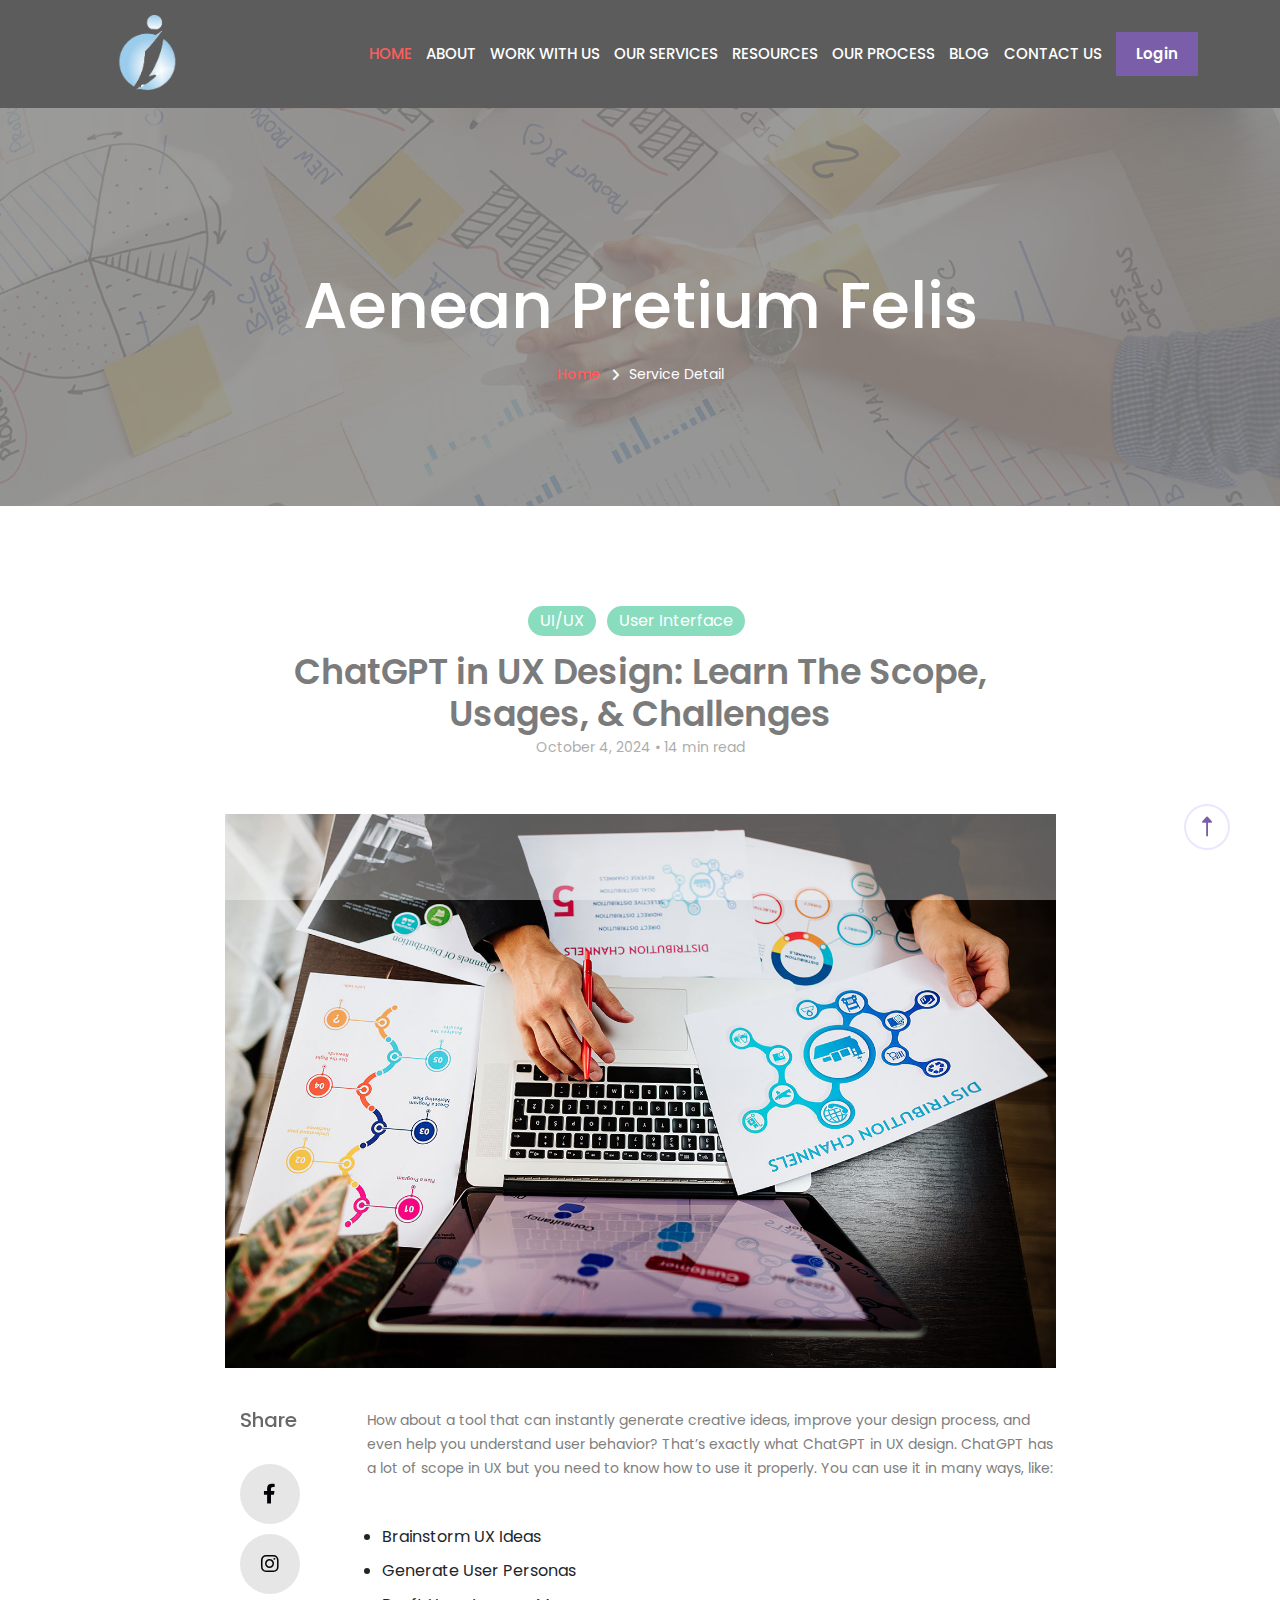
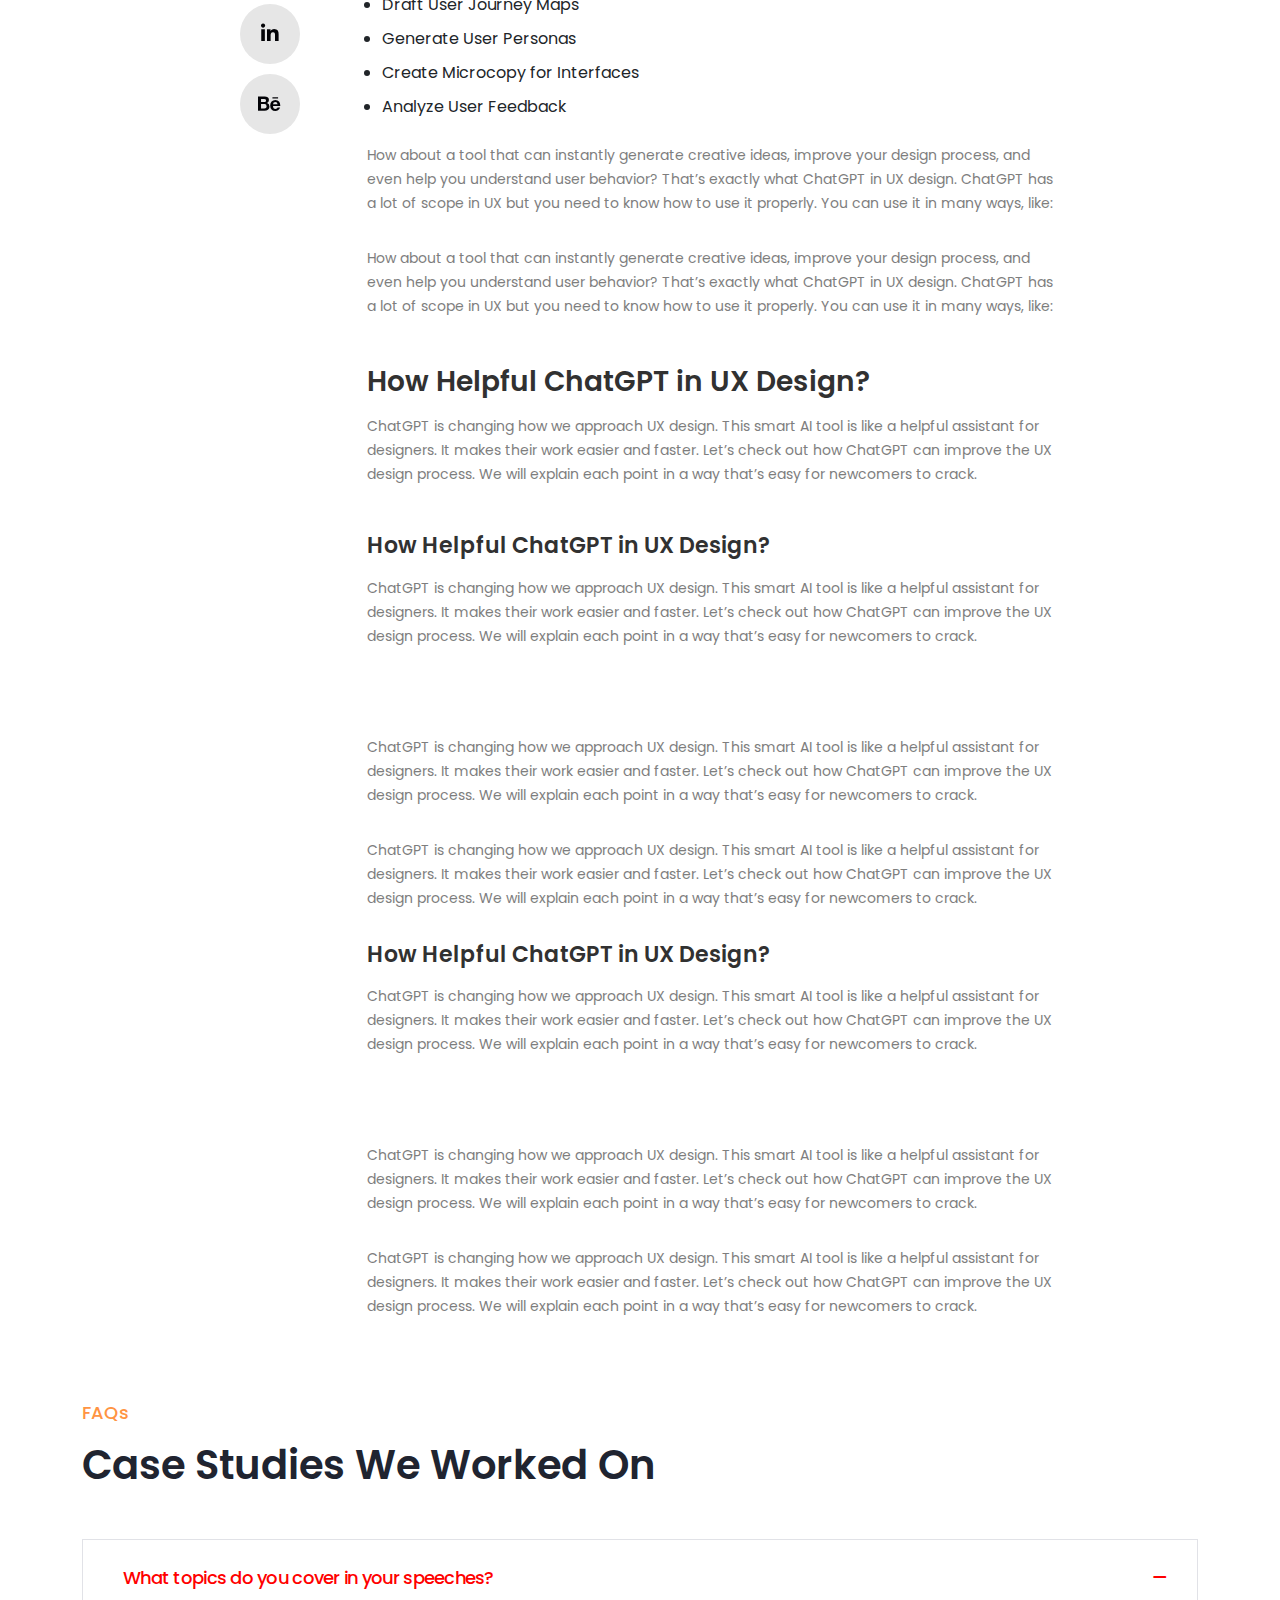
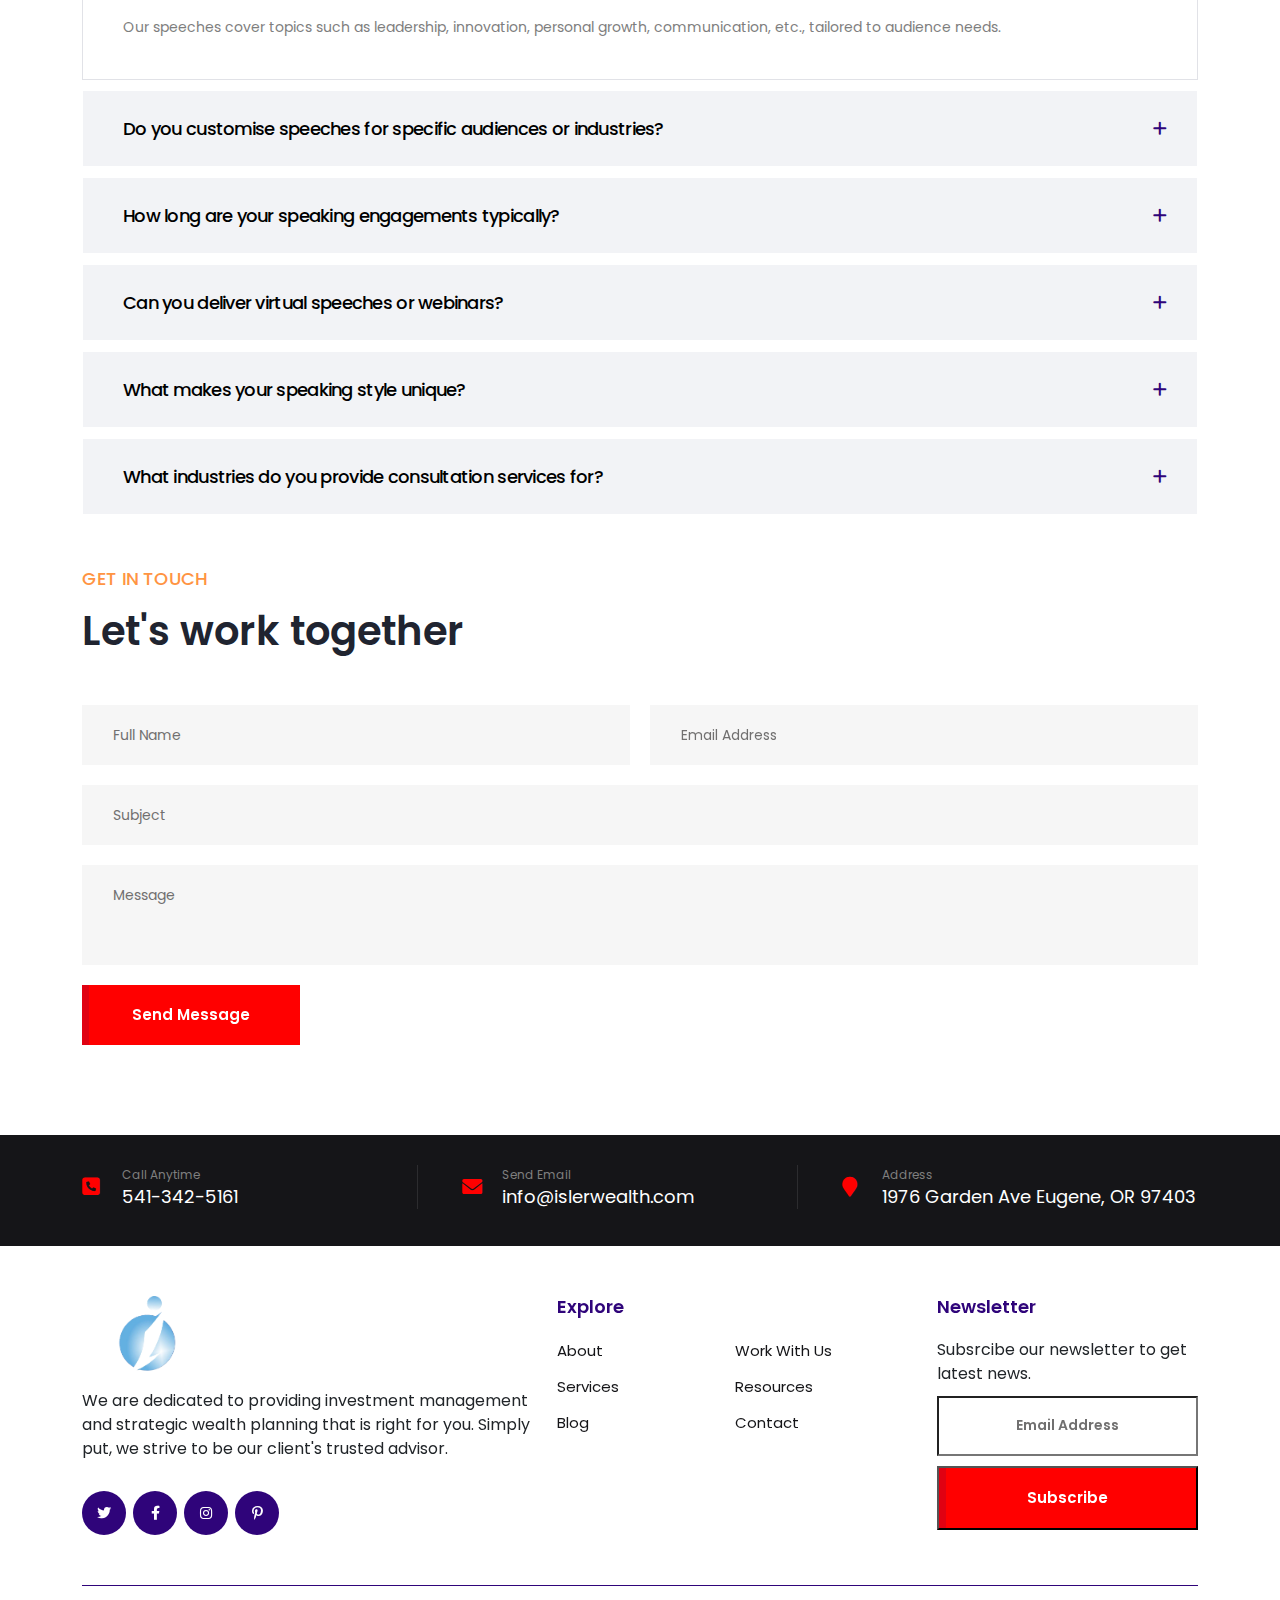
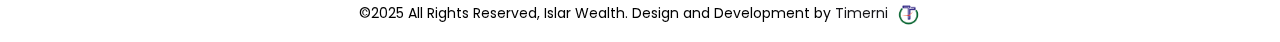
==== blog.html @ f260dc61 "blog & Service" ====
<!doctype html>
<html class="no-js" lang="">
   <head>
      <meta charset="utf-8">
      <meta http-equiv="x-ua-compatible" content="ie=edge">
      <title>Portfolio</title>
      <meta name="description" content="">
      <meta name="viewport" content="width=device-width, initial-scale=1">
      <link rel="shortcut icon" type="image/x-icon" href="assets/img/logo.png">
      <!-- Place favicon.ico in the root directory -->
      <link rel="preconnect" href="https://fonts.googleapis.com">
      <link rel="preconnect" href="https://fonts.gstatic.com" crossorigin>
      <link href="https://fonts.googleapis.com/css2?family=Poppins:ital,wght@0,100;0,200;0,300;0,400;0,500;0,600;0,700;0,800;0,900;1,100;1,200;1,300;1,400;1,500;1,600;1,700;1,800;1,900&display=swap" rel="stylesheet">
      <!-- CSS here -->
      <link rel="stylesheet" href="assets/css/bootstrap.min.css">
      <link rel="stylesheet" href="assets/css/owl.carousel.min.css">
      <link rel="stylesheet" href="assets/css/owl.theme.default.min.css">
      <link rel="stylesheet" href="assets/css/animate.min.css">
      <link rel="stylesheet" href="assets/css/magnific-popup.css">
      <link rel="stylesheet" href="assets/css/fontawesome-all.min.css">
      <link rel="stylesheet" href="assets/css/backtotop.css">
      <link rel="stylesheet" href="assets/css/meanmenu.css">
      <link rel="stylesheet" href="assets/css/slick.css">
      <link rel="stylesheet" href="assets/css/fancy.css">
      <link rel="stylesheet" href="assets/css/flaticon.css">
      <link rel="stylesheet" href="assets/css/style.css">
      <link rel="stylesheet" href="assets/css/default.css">
      <link rel="stylesheet" href="assets/css/responsive.css">
   </head>
   <body>
      <!-- back-to-top-start -->
      <div class="progress-wrap active-progress">
         <svg class="progress-circle svg-content" width="100%" height="100%" viewBox="-1 -1 102 102">
            <path d="M50,1 a49,49 0 0,1 0,98 a49,49 0 0,1 0,-98" style="transition: stroke-dashoffset 10ms linear 0s; stroke-dasharray: 307.919px, 307.919px; stroke-dashoffset: 273.713px;"></path>
         </svg>
      </div>
      <!-- back-to-top-end -->
      <!-- preloader start -->
      <div id="preloader">
         <div class="preloader d-none">
            <span></span>
            <span></span>
         </div>
      </div>
      <!-- preloader end -->
      <!-- sidebar area start -->
      <div class="sidebar__area">
         <div class="sidebar__wrapper">
            <div class="sidebar__close">
               <button class="sidebar__close-btn" id="sidebar__close-btn">
               <i class="fas fa-times"></i>
               </button>
            </div>
            <div class="sidebar__content">
               <div class="sidebar__logo mb-40">
                  <a href="index.html">
                  <img src="assets/img/logo.png" alt="logo" width="100">
                  </a>
               </div>
               <div class="sidebar__search mb-25">
                  <form action="#">
                     <input type="text" placeholder="What are you searching for?">
                     <button type="submit"><i class="fas fa-search"></i></button>
                  </form>
               </div>
               <div class="mobile-menu fix"></div>
               <div class="sidebar__contact mt-30 mb-20">
                  <h4>Contact Info</h4>
                  <ul>
                     <li class="d-flex align-items-center">
                        <div class="sidebar__contact-icon mr-15">
                           <i class="fas fa-map-marker-alt"></i>
                        </div>
                        <div class="sidebar__contact-text">
                           <a target="_blank" href="https://maps.app.goo.gl/8cPU11UzjbcEwtpq6">Halpern House, 1-2 Hampshire Terrace, Portsmouth, PO1 2Q, UK</a>
                        </div>
                     </li>
                     <li class="d-flex align-items-center">
                        <div class="sidebar__contact-icon mr-15">
                           <i class="far fa-phone"></i>
                        </div>
                        <div class="sidebar__contact-text">
                           <a href="tel:541-342-5161">541-342-5161</a>
                        </div>
                     </li>
                     <li class="d-flex align-items-center">
                        <div class="sidebar__contact-icon mr-15">
                           <i class="fas fa-envelope"></i>
                        </div>
                        <div class="sidebar__contact-text">
                           <a href="mailto:hello@bytestore.xyz"><span class="__cf_email__">hello@bytestore.xyz</span></a>
                        </div>
                     </li>
                  </ul>
               </div>
               <div class="sidebar__social">
                  <ul>
                     <li><a href="#"><i class="fab fa-facebook-f"></i></a></li>
                     <li><a href="#"><i class="fab fa-twitter"></i></a></li>
                     <li><a href="#"><i class="fab fa-youtube"></i></a></li>
                     <li><a href="#"><i class="fab fa-linkedin"></i></a></li>
                  </ul>
               </div>
            </div>
         </div>
      </div>
      <!-- sidebar area end -->
      <header class="header-transparent header-transparent-3">
         <div class="header-sticky  menu-area">
            <div class="container">
               <div class="menu-bg">
                  <div class="row align-items-center">
                     <div class="col-xl-1 col-lg-2 col-md-2 col-3">
                        <div class="logo">
                           <a href="index.html"><img src="assets/img/logo.png" alt=""></a>
                        </div>
                     </div>
                     <div class="col-xl-11 col-lg-10 col-md-10 col-9">
                        <div class="side-menu-icon d-lg-none text-end">
                           <a href="javascript:void(0)" class="info-toggle-btn f-right sidebar-toggle-btn"><i class="fas fa-bars"></i></a>
                        </div>
                  
                        <div class="main-menu f-right">
                           <nav id="mobile-menu">
                              <ul>
                                 <li><a href="index.html" class="active">Home</a></li>
                                 <li>
                                    <a href="about.html">About</a>
                                 </li>
                                 <li>
                                    <a href="work.html">Work With Us </a>
                                 </li>
                                 <li>
                                    <a href="services.html">Our Services</a>
                                 </li>
                                 <li>
                                    <a href="resources.html">Resources</a> 
                                 </li>
                                 </li>
                                 <li>
                                    <a href="process.html">Our Process</a>
                                 </li>
                                 <li>
                                    <a href="blog.html">Blog</a>
                                 </li>
                                 <li><a href="contact.html">Contact Us</a> </li>
                                 <li>
                                    <div class="login-box-two">
                                       <button type="button" class="theme-btn rounded-0 border-0" data-bs-toggle="modal"
                                           data-bs-target="#login"> Login
                                       </button>
                                   </div>
                                 </li>
                              </ul>
                           </nav>
                        </div>
                     </div>
                  </div>
               </div>
            </div>
         </div>
      </header>
      <main>
         <section class="page-title" data-background="assets/img/about-banner.jpg" style="background-image: url(&quot;assets/img/about-banner.jpg&quot;);">
            <div class="container">
                <div class="title-outer">
                    <h1 class="title">Aenean Pretium Felis</h1>
                    <ul class="page-breadcrumb">
                        <li><a href="index.html">Home</a></li>
                        <li>Service Detail
                        </li>
                    </ul>
                </div>
            </div>
        </section>
         <!-- about end --> 
         <section class="blog-details-area">
            <div class="container">
                <div class="row justify-content-center">
                    <div class="col-xl-9 col-lg-10 col-md-12">
                        <div class=" text-center">
                            <div class="blog-category">
                              <a href="blog-details.html">UI/UX</a>
                            <a href="blog-details.html">User Interface</a>
                            </div>
                            <div class="secting-heading">
                                <h2 class="section-title">ChatGPT in UX Design: Learn The Scope, Usages, &amp; Challenges</h2>
                                <div class="blog-description-time">
                                    <p><a href="javascript:void(0)">October 4, 2024
                                        </a><span>•</span> 14 min read</p>
                                </div>
                            </div>
                            <div class="blog-de-img pt-40 pb-40">
                                <img src="assets/img/video.jpg" alt="">
                            </div>
                        </div>
                       
                        <div class="post-area ">
                            <div class="row">
                                <div class="col-md-2">
                                    <div class="socail-share-wrapper">
                                        <div class="text-start">
    
                                            <p class="social-s-title">Share</p>
                                        </div>
                                        <ul class="social-share-link">
                                            <li>
                                                <a class="share_post facebook" target="_blank" href="#">
                                                    <i class="fab fa-facebook-f"></i>
                                                </a>
                                            </li>
                                            <li>
                                                <a class="share_post instagram" target="_blank" href="#">
                                                    <i class="fab fa-instagram"></i>
                                                </a>
                                            </li>
                                            <li>
                                                <a class="share_post linkedin" target="_blank" href="#">
                                                    <i class="fab fa-linkedin-in"></i>
                                                </a>
                                            </li>
                                            <li>
                                                <a class="share_post linkedin" target="_blank" href="#">
                                                    <i class="fab fa-behance"></i>
                                                </a>
                                            </li>
                                           
                                            
                                        </ul>
                                    </div>
                                </div>
                                <div class="col-md-10">
                                    <div class="post-details">
                                        <div class="pb-3">
                                            <p>
                                                How about a tool that can instantly generate creative ideas, improve your design process, and even help you understand user behavior? That’s exactly what ChatGPT in UX design. ChatGPT has a lot of scope in UX but you need to know how to use it properly. You can use it in many ways, like:</p>
                                        </div>
                                        <ul>
                                            <li>Brainstorm UX Ideas </li>
                                            <li>Generate User Personas</li>
                                            <li>Draft User <a href="#">Journey Maps</a> </li>
                                            <li>Generate User Personas</li>
                                            <li>Create Microcopy for Interfaces</li>
                                            <li>Analyze User Feedback</li>
                                        </ul>
                                        <div class="pb-3">
                                            <p>
                                                How about a tool that can instantly generate creative ideas, improve your design process, and even help you understand user behavior? That’s exactly what ChatGPT in UX design. ChatGPT has a lot of scope in UX but you need to know how to use it properly. You can use it in many ways, like:</p>
                                        </div>
                                        <div class="pb-3">
                                            <p>
                                                How about a tool that can instantly generate creative ideas, improve your design process, and even help you understand user behavior? That’s exactly what ChatGPT in UX design. ChatGPT has a lot of scope in UX but you need to know how to use it properly. You can use it in many ways, like:</p>
                                        </div>
                                        <div class="pb-3 mt-3">
                                            <h3 class="blog-h3-title pb-3">How Helpful ChatGPT in UX Design?</h3>
                                            <p>ChatGPT is changing how we approach UX design. This smart AI tool is like a helpful assistant for designers. It makes their work easier and faster. Let’s check out how ChatGPT can improve the UX design process. We will explain each point in a way that’s easy for newcomers to crack.
    
                                            </p>
                                        </div>
                                        <div class="mt-3">
                                            <h4 class="blog-h4-title pb-3">How Helpful ChatGPT in UX Design?</h4>
                                            <p class="pb-3">ChatGPT is changing how we approach UX design. This smart AI tool is like a helpful assistant for designers. It makes their work easier and faster. Let’s check out how ChatGPT can improve the UX design process. We will explain each point in a way that’s easy for newcomers to crack.
                                            </p>
                                            <div class="py-3">
                                                <img src="assets/img/blog/makin.png" alt="">
                                            </div>
                                            <p class="pb-3">ChatGPT is changing how we approach UX design. This smart AI tool is like a helpful assistant for designers. It makes their work easier and faster. Let’s check out how ChatGPT can improve the UX design process. We will explain each point in a way that’s easy for newcomers to crack.
                                            </p>
                                            <p class="pb-3">ChatGPT is changing how we approach UX design. This smart AI tool is like a helpful assistant for designers. It makes their work easier and faster. Let’s check out how ChatGPT can improve the UX design process. We will explain each point in a way that’s easy for newcomers to crack.
                                            </p>
    
                                        </div>
                                        <div class="mt-3">
                                            <h4 class="blog-h4-title pb-3">How Helpful ChatGPT in UX Design?</h4>
                                            <p class="pb-3">ChatGPT is changing how we approach UX design. This smart AI tool is like a helpful assistant for designers. It makes their work easier and faster. Let’s check out how ChatGPT can improve the UX design process. We will explain each point in a way that’s easy for newcomers to crack.
                                            </p>
                                            <div class="py-3">
                                                <img src="assets/img/blog/makin.png" alt="">
                                            </div>
                                            <p class="pb-3">ChatGPT is changing how we approach UX design. This smart AI tool is like a helpful assistant for designers. It makes their work easier and faster. Let’s check out how ChatGPT can improve the UX design process. We will explain each point in a way that’s easy for newcomers to crack.
                                            </p>
                                            <p class="pb-3">ChatGPT is changing how we approach UX design. This smart AI tool is like a helpful assistant for designers. It makes their work easier and faster. Let’s check out how ChatGPT can improve the UX design process. We will explain each point in a way that’s easy for newcomers to crack.
                                            </p>
    
                                        </div>
                                    </div>
                                </div>
                            </div>
                        </div>
                    </div>
                </div>
                
            </div>
        </section>
       
             <!-- Slider Section -->
         <section class="faq pb-50 pt-50">
            <div class="container">
               <div class="top-content-d">
                  <div class="section-title">
                     <h3>FAQs</h3>
                     <h2>Case Studies We Worked On</h2>
                  </div>
               </div>
               <div class="row mt-50">
                  <div class="col">
                     <ul class="accordion-box ">
                        <li class="accordion block  active-block ">
                           <div class="acc-btn  active ">
                             What topics do you cover in your speeches?

                              <div class="icon fa fa-plus"></div>
                           </div>
                           <div class="acc-content  current ">
                              <div class="content">
                                 <div class="text">
                                    <p>Our speeches cover topics such as leadership, innovation, personal growth, communication, etc., tailored to audience needs.
                                    </p>
                                 </div>
                              </div>
                           </div>
                        </li>
                        <li class="accordion block ">
                           <div class="acc-btn ">
                              Do you customise speeches for specific audiences or industries?
                              <div class="icon fa fa-plus"></div>
                           </div>
                           <div class="acc-content ">
                              <div class="content">
                                 <div class="text">
                                    <p><span > Yes, every speech is personalised to ensure relevance and maximum impact for the audience./span></p>
                                 </div>
                              </div>
                           </div>
                        </li>
                        <li class="accordion block ">
                           <div class="acc-btn ">
                               How long are your speaking engagements typically?
                              <div class="icon fa fa-plus"></div>
                           </div>
                           <div class="acc-content ">
                              <div class="content">
                                 <div class="text">
                                    <p>Engagements range from 20-minute keynotes to full-day workshops, depending on the client’s requirements.
                                    </p>
                                 </div>
                              </div>
                           </div>
                        </li>
                        <li class="accordion block ">
                           <div class="acc-btn ">
                              Can you deliver virtual speeches or webinars?
                              <div class="icon fa fa-plus"></div>
                           </div>
                           <div class="acc-content ">
                              <div class="content">
                                 <div class="text">
                                    <p>Absolutely! I offer both in-person and virtual speaking sessions to accommodate various formats.</p>
                                 </div>
                              </div>
                           </div>
                        </li>
                        <li class="accordion block ">
                           <div class="acc-btn ">
                              What makes your speaking style unique?
                              <div class="icon fa fa-plus"></div>
                           </div>
                           <div class="acc-content ">
                              <div class="content">
                                 <div class="text">
                                    <p>My style combines storytelling, actionable insights, and audience interaction to inspire and engage effectively.</p>
                                 </div>
                              </div>
                           </div>
                        </li>
                        <li class="accordion block ">
                           <div class="acc-btn ">
                              What industries do you provide consultation services for?
                              <div class="icon fa fa-plus"></div>
                           </div>
                           <div class="acc-content ">
                              <div class="content">
                                 <div class="text">
                                    <p>I work across diverse industries, including [list industries, e.g., healthcare, technology, education], offering tailored solutions.</p>
                                 </div>
                              </div>
                           </div>
                        </li>
                     </ul>
                  </div>
               </div>
            </div>
         </section>
         <!-- Slider Section -->
         <!-- Slider Section -->
         <section class="contact-section pb-50">
            <div class="container">
               <div class="top-content-d">
                  <div class="section-title">
                     <h3>GET IN TOUCH</h3>
                     <h2>Let's work together</h2>
                  </div>
               </div>
               <div class="outer-box mt-50">
                  <div class="contact-form">
                     <form method="post" id="contact-form">
                        <input type="hidden">                    
                        <div class="row">
                           <div class="form-group col-lg-6 col-md-12 col-sm-12">
                              <input type="text" name="name" placeholder="Full Name" required="">
                           </div>
                           <div class="form-group col-lg-6 col-md-12 col-sm-12">
                              <input type="email" name="email" placeholder="Email Address" required="">
                           </div>
                           <div class="form-group col-lg-12">
                              <input type="text" name="subject" placeholder="Subject" required="">
                           </div>
                           <div class="form-group col-lg-12">
                              <textarea name="message" placeholder="Message" required=""></textarea>
                           </div>
                           <div class="form-group col-lg-12">
                              <button class="theme-btn btn-style-one border-0" type="submit" name="submit-form"><span class="btn-title">Send Message</span></button>
                           </div>
                        </div>
                     </form>
                  </div>
                  <figure class="image"><img src="assets/img/home_1_contact_1705210297.png" alt=""></figure>
               </div>
            </div>
         </section>
         <!-- End Slider Section -->
      </main>
      <!-- footer Section -->
      <footer class="main-footer">
         <div class="footer-upper">
            <div class="container">
               <div class="row">
                  <div class="contact-info-block col-lg-4 col-md-6">
                     <div class="inner">
                        <i class="icon fa fa-phone-square"></i>
                        <span class="sub-title">Call Anytime</span>
                        <div class="text"><a href="tel:541-342-5161">541-342-5161</a></div>
                     </div>
                  </div>
                  <div class="contact-info-block col-lg-4 col-md-6">
                     <div class="inner">
                        <i class="icon fa fa-envelope"></i>
                        <span class="sub-title">Send Email</span>
                        <div class="text"><a href="mailto:info@islerwealth.com">info@islerwealth.com</a></div>
                     </div>
                  </div>
                  <div class="contact-info-block col-lg-4 col-md-6">
                     <div class="inner">
                        <i class="icon fa fa-map-marker"></i>
                        <span class="sub-title">Address</span>
                        <div class="text">1976 Garden Ave
                           Eugene, OR 97403</div>
                     </div>
                  </div>
               </div>
            </div>
         </div>
         <!-- Widgets Section -->
         <div class="widgets-section">
            <div class="container">
               <div class="row">
                  <!-- Footer COlumn -->
                  <div class="footer-column col-xl-5 col-lg-4 col-md-12 ">
                     <div class="footer-widget about-widget">
                        <div class="widget-content">
                           <div class="logo"><a href="index.html"><img src="assets/img/logo.png" alt="logo"></a></div>
                           <div class="text">We are dedicated to providing investment management and strategic wealth planning that is right for you. Simply put, we strive to be our client's trusted advisor.</div>
                           <ul class="social-icon-two">
                              <li><a href="#"><i class="fab fa-twitter"></i></a></li>
                              <li><a href="#"><i class="fab fa-facebook-f"></i></a></li>
                              <li><a href="#"><i class="fab fa-instagram"></i></a></li>
                              <li><a href="#"><i class="fab fa-pinterest-p"></i></a></li>
                           </ul>
                        </div>
                     </div>
                  </div>
                  <!-- Footer COlumn -->
                  <div class="footer-column col-xl-4 col-lg-4 col-md-6 ">
                     <div class="widget links-widget">
                        <h5 class="widget-title">Explore</h5>
                        <div class="widget-content">
                           <ul class="user-links two-column">
                              <li><a href="about.html">About</a></li>
                              <li><a href="work.html">Work With Us</a></li>
                              <li><a href="services.html">Services</a></li>
                              <li><a href="resources.html">Resources</a></li>
                              <li><a href="blog.html">Blog</a></li>
                              <li><a href="contact.html">Contact</a></li>
                           </ul>
                        </div>
                     </div>
                  </div>
                  <div class="footer-column col-xl-3 col-lg-4 col-md-6 col-sm-12">
                     <div class="widget newsletter-widget">
                        <h5 class="widget-title">Newsletter</h5>
                        <div class="widget-content">
                           <div class="text">Subsrcibe our newsletter to get latest news.</div>
                           <div class="subscribe-form">
                              <form method="post" action="">
                                 <input type="hidden">                                            
                                 <div class="form-group">
                                    <input type="email" class="theme-btn btn-style-two"  name="email" class="email" value="" placeholder="Email Address" required="" autocomplete="off">
                                 </div>
                                 <div class="form-group">
                                    <button type="submit" class="theme-btn btn-style-one"><span class="btn-title">Subscribe</span></button>
                                 </div>
                              </form>
                           </div>
                        </div>
                     </div>
                  </div>
               </div>
            </div>
         </div>
         <div class="footer-bottom">
            <div class="container">
               <div class="copyright-text">
                  <p class="mb-0 text-black address-details"> ©2025 All Rights Reserved, Islar Wealth. Design and Development by
                     <a target="__blank" href="https://bytestore.xyz/" class="text-decoration">
                     <span class="me-1">Timerni</span>
                     <img src="assets/img/brand-logo.png">
                     </a>
                  </p>
               </div>
               
            </div>
         </div>
      </footer>
         
         <!-- End footer Section -->
             <!-- Button trigger modal -->
      <div class="calendar-modal modal fade" id="exampleModalCalendar" tabindex="-1" aria-labelledby="exampleModalCalendarLabel" aria-hidden="true">
         <div class="modal-dialog modal-dialog-centered">
           <div class="modal-content">
             <iframe src="https://calendar.google.com/calendar/appointments/schedules/AcZssZ0PonimvlXjeBYdLElA0JbbshqDfglAcjV6HuRTK0mHWQidmuECagcNU1of3t3ECJMW0dPB-nIs?gv=true" style="border: 0" width="100%" height="600" frameborder="0"></iframe>
           </div>
         </div>
      </div>
 
      <!-- Modal -->
      <div class="modal fade" id="login" tabindex="-1" aria-labelledby="exampleModalLabel" aria-hidden="true">
         <div class="modal-dialog modal-dialog-centered">
            <div class="modal-content">
                  <div class="modal-header">
                     <button type="button" class="btn-close" data-bs-dismiss="modal" aria-label="Close"></button>
                  </div>
                  <div class="modal-body">
                     <div class="login-register-border" id="loginbox">
                        <div class="login-register-content">
                              <div class="login-register-title mb-20">
                                 <h2>Login</h2>
                                 <p>Welcome back! Please enter your username and password to login. </p>
                              </div>
                              <div class="login-register-style login-register-pr">
                                 <form action="#" method="post">
                                    <div class="login-register-input">
                                          <input type="text" name="user-name" placeholder="Username or email address">
                                    </div>
                                    <div class="login-register-input">
                                          <input type="password" name="user-password" placeholder="Password">
                                          
                                    </div>
                                    <div class="remember-me-btn">
                                          <div class="d-flex justify-content-between">
                                             <div>

                                                <input id="checkbox" type="checkbox">
                                                <label for="checkbox">Remember me</label>
                                             </div>
                                             <div class="forgot">
                                                <a href="#">Forgot your password</a>
                                             </div>
                                          </div>
                                          
                                    </div>
                                    <div class="btn-style-3 mt-15">
                                          <button class="btn" type="button">Login</button>
                                    </div>
                                    <div class="signup-link text-center mt-20">Don’t have any account? <a
                                             onClick="$('#loginbox').hide(); $('#signupbox').show()">Register now</a></div>
                                 </form>
                              </div>
                        </div>
                     </div>
                     <div class="login-register-border" id="signupbox" style="display:none;">
                        <div class="login-register-content">
                              <div class="login-register-title mb-20">
                                 <h2>Register</h2>
                              
                                 <div class="social-icon mt-3 mb-3">
                                    <a href="javascript:void(0)">
                                       <i class="fab fa-google"></i>
                                    </a>
                                    <a href="javascript:void(0)">
                                       <i class="fab fa-facebook"></i>
                                    </a>
                                    <a href="javascript:void(0)">
                                       <i class="fab fa-instagram"></i>
                                    </a>
                                    <a href="javascript:void(0)">
                                       <i class="fab fa-linkedin-in"></i>
                                    </a>
                              </div>
                                 
                                 <p>
                                    <span>or use your email for registration</span>
                                 </p>
                              </div>
                              <div class="login-register-style login-register-pr">
                                 <form action="#" method="post">
                                    <div class="login-register-input">
                                          <input type="text" name="user-name" placeholder="Username ">
                                    </div>
                                    <div class="login-register-input">
                                          <input type="text" name="user-email" placeholder="Email address">
                                    </div>
                                    <div class="login-register-input">
                                          <input type="password" name="user-password" placeholder="Password">
                                    </div>

                                    <div class="login-register-input">
                                          <input type="password" name="conf-password" placeholder="confirm-password">
                                    </div>
                                    <div class="mt-10 text-end">
                                          <input id="Accept" type="checkbox">
                                          <label for="Accept" class="color-1">Accept terms and conditions</label>
                                       
                                    </div>
                                    <div class="btn-style-3 mt-15">
                                          <button class="btn" type="button">Submit</button>
                                    </div>
                                    <div class="signup-link text-center mt-20">Alrady have a account? <a id="signinlink"
                                             href="#" onclick="$('#signupbox').hide(); $('#loginbox').show()">Login now</a>
                                    </div>
                                 </form>
                              </div>
                        </div>
                     </div>
                     
                  </div>
            </div>
         </div>
      </div>
      <!-- JS here -->
      <script src="assets/js/vendor/modernizr-3.5.0.min.js"></script>
      <script src="assets/js/vendor/jquery.min.js"></script>
      <script src="assets/js/popper.min.js"></script>
      <script src="assets/js/bootstrap.min.js"></script>
      <script src="assets/js/owl.carousel.min.js"></script>
      <script src="assets/js/jquery.fancybox.js"></script>

       <script src="https://unpkg.com/isotope-layout@3/dist/isotope.pkgd.js"></script>
      <script src="assets/js/one-page-nav-min.js"></script>
      <script src="assets/js/slick.min.js"></script>
      <script src="assets/js/jquery.meanmenu.min.js"></script>
      <script src="assets/js/ajax-form.js"></script>
      <script src="assets/js/wow.min.js"></script>
      <script src="assets/js/jquery.scrollUp.min.js"></script>
      <script src="assets/js/backtotop.js"></script>
      <script src="assets/js/imagesloaded.pkgd.min.js"></script>
      <script src="assets/js/jquery.magnific-popup.min.js"></script>
      <script src="assets/js/plugins.js"></script>
      <script src="assets/js/jquery.counterup.min.js"></script>
      <script src="https://cdnjs.cloudflare.com/ajax/libs/Counter-Up/1.0.0/jquery.counterup.js"></script>
      <script src="https://cdnjs.cloudflare.com/ajax/libs/waypoints/4.0.1/jquery.waypoints.js"></script>
      <script src="assets/js/main.js"></script>
     
   </body>
</html>
---- assets/css/backtotop.css ----
.progress-wrap {
    position: fixed;
    right: 50px;
    bottom: 50px;
    height: 46px;
    width: 46px;
    cursor: pointer;
    display: block;
    border-radius: 50px;
    box-shadow: inset 0 0 0 2px rgba(95, 58, 252, 0.2);
    z-index: 99;
    opacity: 0;
    visibility: hidden;
    transform: translateY(15px);
    -webkit-transition: all 200ms linear;
    transition: all 200ms linear;
}

.progress-wrap.active-progress {
    opacity: 1;
    visibility: visible;
    transform: translateY(0);
}

.progress-wrap::after {
    position: absolute;
    content: "\f30c";
    font-family: "Font Awesome 5 Free";
    text-align: center;
    line-height: 46px;
    font-size: 20px;
    color: var(--theme-color2);
    left: 0;
    top: 0;
    height: 46px;
    width: 46px;
    cursor: pointer;
    display: block;
    z-index: 1;
    -webkit-transition: all 200ms linear;
    transition: all 200ms linear;
}

.progress-wrap svg path {
    fill: none;
}

.progress-wrap svg.progress-circle path {
    stroke: var(--theme-color1);
    stroke-width: 4;
    box-sizing: border-box;
    -webkit-transition: all 200ms linear;
    transition: all 200ms linear;
}








.bg--footer-image:before {
    position: absolute;
    left: 0;
    top: 0;
    height: 100%;
    width: 100%;
    background-repeat: no-repeat;
    background-position: center;
    background-size: cover;
    background-image: url(../images/main-slider/shape.png);
    background-color: rgba(24, 25, 28, 0.53);
    content: "";
}
---- assets/css/fancy.css ----
@charset "UTF-8";body.fancybox-active{overflow:hidden}body.fancybox-iosfix{position:fixed;left:0;right:0}.fancybox-is-hidden{position:absolute;top:-9999px;left:-9999px;visibility:hidden}.fancybox-container{position:fixed;top:0;left:0;width:100%;height:100%;z-index:99992;-webkit-tap-highlight-color:transparent;-webkit-backface-visibility:hidden;backface-visibility:hidden;-webkit-transform:translateZ(0);transform:translateZ(0);font-family:-apple-system,BlinkMacSystemFont,Segoe UI,Roboto,Helvetica Neue,Arial,sans-serif}.fancybox-bg,.fancybox-inner,.fancybox-outer,.fancybox-stage{position:absolute;top:0;right:0;bottom:0;left:0}.fancybox-outer{overflow-y:auto;-webkit-overflow-scrolling:touch}.fancybox-bg{background:#1e1e1e;opacity:0;transition-duration:inherit;transition-property:opacity;transition-timing-function:cubic-bezier(.47,0,.74,.71)}.fancybox-is-open .fancybox-bg{opacity:.87;transition-timing-function:cubic-bezier(.22,.61,.36,1)}.fancybox-caption-wrap,.fancybox-infobar,.fancybox-toolbar{position:absolute;direction:ltr;z-index:99997;opacity:0;visibility:hidden;transition:opacity .25s,visibility 0s linear .25s;box-sizing:border-box}.fancybox-show-caption .fancybox-caption-wrap,.fancybox-show-infobar .fancybox-infobar,.fancybox-show-toolbar .fancybox-toolbar{opacity:1;visibility:visible;transition:opacity .25s,visibility 0s}.fancybox-infobar{top:0;left:0;font-size:13px;padding:0 10px;height:44px;min-width:44px;line-height:44px;color:#ccc;text-align:center;pointer-events:none;-webkit-user-select:none;-moz-user-select:none;-ms-user-select:none;user-select:none;-webkit-touch-callout:none;-webkit-tap-highlight-color:transparent;-webkit-font-smoothing:subpixel-antialiased;mix-blend-mode:exclusion}.fancybox-toolbar{top:0;right:0;margin:0;padding:0}.fancybox-stage{overflow:hidden;direction:ltr;z-index:99994;-webkit-transform:translateZ(0)}.fancybox-is-closing .fancybox-stage{overflow:visible}.fancybox-slide{position:absolute;top:0;left:0;width:100%;height:100%;margin:0;padding:0;overflow:auto;outline:none;white-space:normal;box-sizing:border-box;text-align:center;z-index:99994;-webkit-overflow-scrolling:touch;display:none;-webkit-backface-visibility:hidden;backface-visibility:hidden;transition-property:opacity,-webkit-transform;transition-property:transform,opacity;transition-property:transform,opacity,-webkit-transform}.fancybox-slide:before{content:"";display:inline-block;vertical-align:middle;height:100%;width:0}.fancybox-is-sliding .fancybox-slide,.fancybox-slide--current,.fancybox-slide--next,.fancybox-slide--previous{display:block}.fancybox-slide--image{overflow:visible}.fancybox-slide--image:before{display:none}.fancybox-slide--video .fancybox-content,.fancybox-slide--video iframe{background:#000}.fancybox-slide--map .fancybox-content,.fancybox-slide--map iframe{background:#e5e3df}.fancybox-slide--next{z-index:99995}.fancybox-slide>*{display:inline-block;position:relative;padding:24px;margin:44px 0;border-width:0;vertical-align:middle;text-align:left;background-color:#fff;overflow:auto;box-sizing:border-box}.fancybox-slide>base,.fancybox-slide>link,.fancybox-slide>meta,.fancybox-slide>script,.fancybox-slide>style,.fancybox-slide>title{display:none}.fancybox-slide .fancybox-image-wrap{position:absolute;top:0;left:0;margin:0;padding:0;border:0;z-index:99995;background:transparent;cursor:default;overflow:visible;-webkit-transform-origin:top left;transform-origin:top left;background-size:100% 100%;background-repeat:no-repeat;-webkit-backface-visibility:hidden;backface-visibility:hidden;-webkit-user-select:none;-moz-user-select:none;-ms-user-select:none;user-select:none;transition-property:opacity,-webkit-transform;transition-property:transform,opacity;transition-property:transform,opacity,-webkit-transform}.fancybox-can-zoomOut .fancybox-image-wrap{cursor:zoom-out}.fancybox-can-zoomIn .fancybox-image-wrap{cursor:zoom-in}.fancybox-can-drag .fancybox-image-wrap{cursor:-webkit-grab;cursor:grab}.fancybox-is-dragging .fancybox-image-wrap{cursor:-webkit-grabbing;cursor:grabbing}.fancybox-image,.fancybox-spaceball{position:absolute;top:0;left:0;width:100%;height:100%;margin:0;padding:0;border:0;max-width:none;max-height:none;-webkit-user-select:none;-moz-user-select:none;-ms-user-select:none;user-select:none}.fancybox-spaceball{z-index:1}.fancybox-slide--iframe .fancybox-content{padding:0;width:80%;height:80%;max-width:calc(100% - 100px);max-height:calc(100% - 88px);overflow:visible;background:#fff}.fancybox-iframe{display:block;padding:0;border:0;height:100%}.fancybox-error,.fancybox-iframe{margin:0;width:100%;background:#fff}.fancybox-error{padding:40px;max-width:380px;cursor:default}.fancybox-error p{margin:0;padding:0;color:#444;font-size:16px;line-height:20px}.fancybox-button{box-sizing:border-box;display:inline-block;vertical-align:top;width:44px;height:44px;margin:0;padding:10px;border:0;border-radius:0;background:rgba(30,30,30,.6);transition:color .3s ease;cursor:pointer;outline:none}.fancybox-button,.fancybox-button:link,.fancybox-button:visited{color:#ccc}.fancybox-button:focus,.fancybox-button:hover{color:#fff}.fancybox-button[disabled]{color:#ccc;cursor:default;opacity:.6}.fancybox-button svg{display:block;position:relative;overflow:visible;shape-rendering:geometricPrecision}.fancybox-button svg path{fill:currentColor;stroke:currentColor;stroke-linejoin:round;stroke-width:3}.fancybox-button--share svg path{stroke-width:1}.fancybox-button--pause svg path:nth-child(1),.fancybox-button--play svg path:nth-child(2){display:none}.fancybox-button--zoom svg path{fill:transparent}.fancybox-navigation{display:none}.fancybox-show-nav .fancybox-navigation{display:block}.fancybox-navigation button{position:absolute;top:50%;margin:-50px 0 0;z-index:99997;background:transparent;width:60px;height:100px;padding:17px}.fancybox-navigation button:before{content:"";position:absolute;top:30px;right:10px;width:40px;height:40px;background:rgba(30,30,30,.6)}.fancybox-navigation .fancybox-button--arrow_left{left:0}.fancybox-navigation .fancybox-button--arrow_right{right:0}.fancybox-close-small{position:absolute;top:0;right:0;width:40px;height:40px;padding:0;margin:0;border:0;border-radius:0;background:transparent;z-index:10;cursor:pointer}.fancybox-close-small:after{content:"×";position:absolute;top:5px;right:5px;width:30px;height:30px;font:22px/30px Arial,Helvetica Neue,Helvetica,sans-serif;color:#888;font-weight:300;text-align:center;border-radius:50%;border-width:0;background-color:transparent;transition:background-color .25s;box-sizing:border-box;z-index:2}.fancybox-close-small:focus{outline:none}.fancybox-close-small:focus:after{outline:1px dotted #888}.fancybox-close-small:hover:after{color:#555;background:#eee}.fancybox-slide--iframe .fancybox-close-small,.fancybox-slide--image .fancybox-close-small{top:0;right:-40px}.fancybox-slide--iframe .fancybox-close-small:after,.fancybox-slide--image .fancybox-close-small:after{font-size:35px;color:#aaa}.fancybox-slide--iframe .fancybox-close-small:hover:after,.fancybox-slide--image .fancybox-close-small:hover:after{color:#fff;background:transparent}.fancybox-is-scaling .fancybox-close-small,.fancybox-is-zoomable.fancybox-can-drag .fancybox-close-small{display:none}.fancybox-caption-wrap{bottom:0;left:0;right:0;padding:60px 2vw 0;background:linear-gradient(180deg,transparent 0,rgba(0,0,0,.1) 20%,rgba(0,0,0,.2) 40%,rgba(0,0,0,.6) 80%,rgba(0,0,0,.8));pointer-events:none}.fancybox-caption{padding:30px 0;border-top:1px solid hsla(0,0%,100%,.4);font-size:14px;color:#fff;line-height:20px;-webkit-text-size-adjust:none}.fancybox-caption a,.fancybox-caption button,.fancybox-caption select{pointer-events:all;position:relative}.fancybox-caption a{color:#fff;text-decoration:underline}.fancybox-slide>.fancybox-loading{border:6px solid hsla(0,0%,39%,.4);border-top:6px solid hsla(0,0%,100%,.6);border-radius:100%;height:50px;width:50px;-webkit-animation:a .8s infinite linear;animation:a .8s infinite linear;background:transparent;position:absolute;top:50%;left:50%;margin-top:-30px;margin-left:-30px;z-index:99999}@-webkit-keyframes a{0%{-webkit-transform:rotate(0deg);transform:rotate(0deg)}to{-webkit-transform:rotate(359deg);transform:rotate(359deg)}}@keyframes a{0%{-webkit-transform:rotate(0deg);transform:rotate(0deg)}to{-webkit-transform:rotate(359deg);transform:rotate(359deg)}}.fancybox-animated{transition-timing-function:cubic-bezier(0,0,.25,1)}.fancybox-fx-slide.fancybox-slide--previous{-webkit-transform:translate3d(-100%,0,0);transform:translate3d(-100%,0,0);opacity:0}.fancybox-fx-slide.fancybox-slide--next{-webkit-transform:translate3d(100%,0,0);transform:translate3d(100%,0,0);opacity:0}.fancybox-fx-slide.fancybox-slide--current{-webkit-transform:translateZ(0);transform:translateZ(0);opacity:1}.fancybox-fx-fade.fancybox-slide--next,.fancybox-fx-fade.fancybox-slide--previous{opacity:0;transition-timing-function:cubic-bezier(.19,1,.22,1)}.fancybox-fx-fade.fancybox-slide--current{opacity:1}.fancybox-fx-zoom-in-out.fancybox-slide--previous{-webkit-transform:scale3d(1.5,1.5,1.5);transform:scale3d(1.5,1.5,1.5);opacity:0}.fancybox-fx-zoom-in-out.fancybox-slide--next{-webkit-transform:scale3d(.5,.5,.5);transform:scale3d(.5,.5,.5);opacity:0}.fancybox-fx-zoom-in-out.fancybox-slide--current{-webkit-transform:scaleX(1);transform:scaleX(1);opacity:1}.fancybox-fx-rotate.fancybox-slide--previous{-webkit-transform:rotate(-1turn);transform:rotate(-1turn);opacity:0}.fancybox-fx-rotate.fancybox-slide--next{-webkit-transform:rotate(1turn);transform:rotate(1turn);opacity:0}.fancybox-fx-rotate.fancybox-slide--current{-webkit-transform:rotate(0deg);transform:rotate(0deg);opacity:1}.fancybox-fx-circular.fancybox-slide--previous{-webkit-transform:scale3d(0,0,0) translate3d(-100%,0,0);transform:scale3d(0,0,0) translate3d(-100%,0,0);opacity:0}.fancybox-fx-circular.fancybox-slide--next{-webkit-transform:scale3d(0,0,0) translate3d(100%,0,0);transform:scale3d(0,0,0) translate3d(100%,0,0);opacity:0}.fancybox-fx-circular.fancybox-slide--current{-webkit-transform:scaleX(1) translateZ(0);transform:scaleX(1) translateZ(0);opacity:1}.fancybox-fx-tube.fancybox-slide--previous{-webkit-transform:translate3d(-100%,0,0) scale(.1) skew(-10deg);transform:translate3d(-100%,0,0) scale(.1) skew(-10deg)}.fancybox-fx-tube.fancybox-slide--next{-webkit-transform:translate3d(100%,0,0) scale(.1) skew(10deg);transform:translate3d(100%,0,0) scale(.1) skew(10deg)}.fancybox-fx-tube.fancybox-slide--current{-webkit-transform:translateZ(0) scale(1);transform:translateZ(0) scale(1)}.fancybox-share{padding:30px;border-radius:3px;background:#f4f4f4;max-width:90%;text-align:center}.fancybox-share h1{color:#222;margin:0 0 20px;font-size:35px;font-weight:700}.fancybox-share p{margin:0;padding:0}p.fancybox-share__links{margin-right:-10px}.fancybox-share__button{display:inline-block;text-decoration:none;margin:0 10px 10px 0;padding:0 15px;min-width:130px;border:0;border-radius:3px;background:#fff;white-space:nowrap;font-size:14px;font-weight:700;line-height:40px;-webkit-user-select:none;-moz-user-select:none;-ms-user-select:none;user-select:none;color:#fff;transition:all .2s}.fancybox-share__button:hover{text-decoration:none}.fancybox-share__button--fb{background:#3b5998}.fancybox-share__button--fb:hover{background:#344e86}.fancybox-share__button--pt{background:#bd081d}.fancybox-share__button--pt:hover{background:#aa0719}.fancybox-share__button--tw{background:#1da1f2}.fancybox-share__button--tw:hover{background:#0d95e8}.fancybox-share__button svg{position:relative;top:-1px;width:25px;height:25px;margin-right:7px;vertical-align:middle}.fancybox-share__button svg path{fill:#fff}.fancybox-share__input{box-sizing:border-box;width:100%;margin:10px 0 0;padding:10px 15px;background:transparent;color:#5d5b5b;font-size:14px;outline:none;border:0;border-bottom:2px solid #d7d7d7}.fancybox-thumbs{display:none;position:absolute;top:0;bottom:0;right:0;width:212px;margin:0;padding:2px 2px 4px;background:#fff;-webkit-tap-highlight-color:transparent;-webkit-overflow-scrolling:touch;-ms-overflow-style:-ms-autohiding-scrollbar;box-sizing:border-box;z-index:99995}.fancybox-thumbs-x{overflow-y:hidden;overflow-x:auto}.fancybox-show-thumbs .fancybox-thumbs{display:block}.fancybox-show-thumbs .fancybox-inner{right:212px}.fancybox-thumbs>ul{list-style:none;position:absolute;position:relative;width:100%;height:100%;margin:0;padding:0;overflow-x:hidden;overflow-y:auto;font-size:0;white-space:nowrap}.fancybox-thumbs-x>ul{overflow:hidden}.fancybox-thumbs-y>ul::-webkit-scrollbar{width:7px}.fancybox-thumbs-y>ul::-webkit-scrollbar-track{background:#fff;border-radius:10px;box-shadow:inset 0 0 6px rgba(0,0,0,.3)}.fancybox-thumbs-y>ul::-webkit-scrollbar-thumb{background:#2a2a2a;border-radius:10px}.fancybox-thumbs>ul>li{float:left;overflow:hidden;padding:0;margin:2px;width:100px;height:75px;max-width:calc(50% - 4px);max-height:calc(100% - 8px);position:relative;cursor:pointer;outline:none;-webkit-tap-highlight-color:transparent;-webkit-backface-visibility:hidden;backface-visibility:hidden;box-sizing:border-box}li.fancybox-thumbs-loading{background:rgba(0,0,0,.1)}.fancybox-thumbs>ul>li>img{position:absolute;top:0;left:0;max-width:none;max-height:none;-webkit-touch-callout:none;-webkit-user-select:none;-moz-user-select:none;-ms-user-select:none;user-select:none}.fancybox-thumbs>ul>li:before{content:"";position:absolute;top:0;right:0;bottom:0;left:0;border:4px solid #4ea7f9;z-index:99991;opacity:0;transition:all .2s cubic-bezier(.25,.46,.45,.94)}.fancybox-thumbs>ul>li.fancybox-thumbs-active:before{opacity:1}@media (max-width:800px){.fancybox-thumbs{width:110px}.fancybox-show-thumbs .fancybox-inner{right:110px}.fancybox-thumbs>ul>li{max-width:calc(100% - 10px)}}
---- assets/css/flaticon.css ----
@font-face {
  font-family: "flaticon_agency";
  src: url("../fonts/flaticon_agency.ttf?0b4b906711066992faaaeb7db5908ac2") format("truetype"),
  url("../fonts/flaticon_agency.woff?0b4b906711066992faaaeb7db5908ac2") format("woff"),
  url("../fonts/flaticon_agency.woff2?0b4b906711066992faaaeb7db5908ac2") format("woff2"),
  url("../fonts/flaticon_agency.eot?0b4b906711066992faaaeb7db5908ac2#iefix") format("embedded-opentype"),
  url("../fonts/flaticon_agency.svg?0b4b906711066992faaaeb7db5908ac2#flaticon_agency") format("svg");
}

i[class^="flaticon-"]:before, 
i[class*=" flaticon-"]:before {
  font-family: flaticon_agency !important;
  font-style: normal;
  font-weight: normal !important;
  font-variant: normal;
  text-transform: none;
  line-height: 1;
  -webkit-font-smoothing: antialiased;
  -moz-osx-font-smoothing: grayscale;
}

.flaticon-web-development:before {
  content: "\f101";
}
.flaticon-design:before {
  content: "\f102";
}
.flaticon-megaphone:before {
  content: "\f103";
}
.flaticon-targeted-marketing:before {
  content: "\f104";
}
.flaticon-diplomat:before {
  content: "\f105";
}
.flaticon-teaching:before {
  content: "\f106";
}
.flaticon-laptop:before {
  content: "\f107";
}
.flaticon-health-check:before {
  content: "\f108";
}
.flaticon-bank:before {
  content: "\f109";
}
.flaticon-success:before {
  content: "\f10a";
}
.flaticon-recommend:before {
  content: "\f10b";
}
.flaticon-marketing:before {
  content: "\f10c";
}
.flaticon-job-promotion:before {
  content: "\f10d";
}
.flaticon-completed-task:before {
  content: "\f10e";
}
.flaticon-settings:before {
  content: "\f10f";
}
.flaticon-rating:before {
  content: "\f110";
}
.flaticon-group:before {
  content: "\f111";
}
.flaticon-learning:before {
  content: "\f112";
}
.flaticon-cloud:before {
  content: "\f113";
}
.flaticon-digital-services:before {
  content: "\f114";
}
.flaticon-graphic-design:before {
  content: "\f115";
}
.flaticon-technology:before {
  content: "\f116";
}
.flaticon-phone-call:before {
  content: "\f117";
}
.flaticon-visitor:before {
  content: "\f118";
}
.flaticon-promotion:before {
  content: "\f119";
}
---- assets/css/style.css ----
/*
  Theme Name: Name - Multipurpose HTML Template
  Author: radowan.bhuiyan.tri@gmail.com
  Support: admin@gmail.com
  Description: Creative  HTML5 template.
  Version: 1.0
*/


/* CSS Index
-----------------------------------
1. Theme default css
2. header
3. slider
4. about-area
5. features-box
6. department
7. team
8. video-area
9. counter
10. footer
*/


/* 1. Theme default css */
:root {
  --theme-color-light: #ffffff;
  --theme-color-dark: #18191c;
  --theme-color1: #ff0000;
  --theme-color2: #2f047a;
  --bg-theme-color1: var(--theme-color1);
  --bg-theme-color2: var(--theme-color2);
  --text-color-bg-theme-color1: #222;
  --text-color-bg-theme-color2: #fff;
  --text-color: #6f7174;
  --headings-color: var(--theme-color2);
  --link-color: var(--theme-color2);
  --link-hover-color: var(--theme-color2);
}


body {
  font-family: "Poppins", serif !important;
  font-weight: normal;
  font-style: normal;
}

.img {
  max-width: 100%;
  transition: all 0.3s ease-out 0s;
}

.f-left {
  float: left
}

.f-right {
  float: right
}

.fix {
  overflow: hidden
}

a,
.button {
  -webkit-transition: all 0.3s ease-out 0s;
  -moz-transition: all 0.3s ease-out 0s;
  -ms-transition: all 0.3s ease-out 0s;
  -o-transition: all 0.3s ease-out 0s;
  transition: all 0.3s ease-out 0s;
}

a:focus,
.button:focus {
  text-decoration: none;
  outline: none;
}


a,
button {
  color: #2f047a;
  outline: medium none;
}

button:focus,
input:focus,
input:focus,
textarea,
textarea:focus {
  outline: 0
}

.uppercase {
  text-transform: uppercase;
}

.capitalize {
  text-transform: capitalize;
}

h1,
h2,
h3,
h4,
h5,
h6 {

  color: #313131;
  margin: 0px;
  font-style: normal;
  font-weight: 600;
}

h1 a,
h2 a,
h3 a,
h4 a,
h5 a,
h6 a {
  color: inherit;
}

h1 {
  font-size: 40px;
  font-weight: 500;
}

h2 {
  font-size: 35px;
}

h3 {
  font-size: 28px;
}

h4 {
  font-size: 22px;
}

h5 {
  font-size: 18px;
}

h6 {
  font-size: 16px;
}

ul {
  margin: 0px;
  padding: 0px;
}

li {
  list-style: none
}

p {
  font-size: 14px;
  font-weight: normal;
  line-height: 24px;
  color: #7e7e7e;
  margin-bottom: 15px;
}

hr {
  border-bottom: 1px solid #eceff8;
  border-top: 0 none;
  margin: 30px 0;
  padding: 0;
}

label {
  color: #7e7e7e;
  cursor: pointer;
  font-size: 14px;
  font-weight: 400;
}

*::-moz-selection {
  background: #d6b161;
  color: #fff;
  text-shadow: none;
}

::-moz-selection {
  background: #444;
  color: #fff;
  text-shadow: none;
}

::selection {
  background: #444;
  color: #fff;
  text-shadow: none;
}

*::-moz-placeholder {
  color: #555555;
  font-size: 14px;
  opacity: 1;
}

*::placeholder {
  color: #555555;
  font-size: 14px;
  opacity: 1;
}

.theme-overlay {
  position: relative
}

.theme-overlay::before {
  background: #2f047a none repeat scroll 0 0;
  content: "";
  height: 100%;
  left: 0;
  opacity: 0.6;
  position: absolute;
  top: 0;
  width: 100%;
}

.separator {
  border-top: 1px solid #f2f2f2
}





/* sticky */



/* header */

.hero-area {
  min-height: 1032px;
}

.popup-video{
  display: inline-block;
  background: #ff0000;
  color: #fff;
  height: 80px;
  width: 80px;
  border-radius: 100%;
  line-height: 79px;
  margin-bottom: 24px;
  position: relative;
  z-index: 99;
}
.popup-video:hover {
  background: #ffffff;
  color: #ff0000;
}
.hero-wrapper h2 {
  font-size: 80px;
  color: #fff;
}

.hero-wrapper {
  position: relative;
}

.back-text {
  color: #fff;
  opacity: 0.1;
  font-size: 300px;
  position: absolute;
  top: 0;
  left: 0;
  right: 0;
  z-index: 1;
}




/* header */

.header-transparent {
  position: relative;
  top: 0;
  left: 0;
  right: 0;
  z-index: 99;
  padding: 15px 0px;
  background: #000;
}


.main-menu ul li {
  display: inline-block;
  margin-left: 17px;
  position: relative;
}

.main-menu ul li .active {
  color: #ff0000;
}

.main-menu ul li  a {
  display: block;
  color: #fff;
  font-weight: 500;
  padding: 45px 0;
  font-size: 15px;
  text-transform: uppercase;
  line-height: 1.2;
}
.header-transparent-3 .sticky .main-menu ul li a {
color: var(--bg-theme-color2);
}
.header-transparent-3 .sticky .main-menu ul li .active,
.header-transparent-3 .main-menu ul li .active {
  color: #ff0000;
}


.header-transparent-3 .main-menu ul li a {
  color: #fff;
  padding: 24px 0;
}

 .logo img{
max-width: 130px;
}
.sticky .main-menu ul li .sub-menu li a,
.main-menu ul li .sub-menu li a {
  padding: 8px 0;
  color: var(--bg-theme-color2);
  
}

.main-menu ul li .sub-menu li {
  display: block;
  margin: 0;
}

.header-transparent-3 .main-menu ul li:hover>a {
  color: #ff0000;
}

.header-transparent-3 .main-menu ul li .active {
  color: #ff0000;
}

.main-menu ul li .sub-menu {
  position: absolute;
  top: 105%;
  left: 0;
  width: 245px;
  background: #ffffff;
  padding: 13px 18px;
  border-top: 4px solid #ff0000;
  transition: 0.3s;
  opacity: 0;
  visibility: hidden;
  z-index: 2;
}

.main-menu ul li .sub-menu::before {
  content: '';
  width: 17px;
  height: 9px;
  background-color: #ff0000;
  position: absolute;
  left: 20px;
  bottom: 100%;
  -webkit-clip-path: polygon(50% 0%, 0% 100%, 100% 100%);
  clip-path: polygon(50% 0%, 0% 100%, 100% 100%);
}



.main-menu ul li:hover>.sub-menu {
  opacity: 1;
  visibility: visible;
  top: 100%;
}

.header-btn {
margin-top: 20px;
margin-left: 35px;
}
.header-btn  .search-btn {
color: #fff;
}
.sticky .header-btn  .search-btn {
color: var(--bg-theme-color2);
}
@media only screen and (min-width: 576px) and (max-width: 992px){
  .header-btn {
    display: none;
}
}
@media only screen and (min-width: 1099px) and (max-width: 1292px){
  .main-menu ul li {
      display: inline-block;
      margin-left: 10px;
      position: relative;
  }

}

/* sidebar */

.info-toggle-btn.sidebar-toggle-btn {
  position: relative;
  top: 10px;
}

[type=button]:not(:disabled),
[type=reset]:not(:disabled),
[type=submit]:not(:disabled),
button:not(:disabled) {
  cursor: pointer;
}

.side-menu-icon i {
  color: #ff0000;
  font-size: 32px;
  cursor: pointer;
  position: relative;
  top: -02px;
}

.sidebar__area {
  position: fixed;
  right: -485px;
  top: 0;
  width: 465px;
  max-width: 100%;
  height: 100%;
  background: #ffffff none repeat scroll 0 0;
  overflow-y: scroll;
  -webkit-transition: all 0.3s cubic-bezier(0.785, 0.135, 0.15, 0.86);
  -moz-transition: all 0.3s cubic-bezier(0.785, 0.135, 0.15, 0.86);
  transition: all 0.3s cubic-bezier(0.785, 0.135, 0.15, 0.86);
  z-index: 9999;
}

.sidebar__area.sidebar-opened {
  right: 0px;
}

.sidebar__wrapper {
  position: relative;
  padding: 25px;
  background: #ffffff;
}

.sidebar__close {
  position: absolute;
  top: 22px;
  right: 35px;
}

.sidebar__close-btn {
  display: inline-block;
  font-size: 16px;
  height: 45px;
  width: 45px;
  line-height: 40px;
  background: #ffffff;
  color: #121121;
  border-radius: 50%;
  border: 1px solid #eceff8;
  transition: 0.3s;
}

.sidebar__close-btn:hover {
  background: #ff0000;
  border-color: #ff0000;
  color: #ffffff;
}

.sidebar__logo {
  padding-bottom: 20px;
  border-bottom: 1px solid #eceff8;
}

.sidebar__search {
  position: relative;
}

.sidebar__search input {
  width: 100%;
  height: 40px;
  line-height: 40px;
  padding-right: 20px;
  background: transparent;
  border: none;
  outline: none;
  border-bottom: 1px solid #eceff8;
  font-size: 16px;
  color: #686893;
}

.sidebar__search button {
  position: absolute;
  top: 50%;
  right: 0;
  -webkit-transform: translateY(-50%);
  -ms-transform: translateY(-50%);
  transform: translateY(-50%);
  font-size: 14px;
  color: #686893;
  background: none;
  border: none;
}

.body-overlay.opened {
  opacity: 1;
  visibility: visible;
}

.body-overlay:hover {
  cursor: pointer;
}

.body-overlay {
  background-color: rgba(0, 0, 0, 0.5);
  height: 100%;
  width: 100%;
  position: fixed;
  top: 0;
  z-index: 999;
  left: 0;
  opacity: 0;
  visibility: hidden;
  -webkit-transition: all 0.3s ease-out 0s;
  -moz-transition: all 0.3s ease-out 0s;
  -ms-transition: all 0.3s ease-out 0s;
  -o-transition: all 0.3s ease-out 0s;
  transition: all 0.3s ease-out 0s;
}

.mean-container .mean-bar {
  padding: 0;
  min-height: auto;
  background: none;
}

.mean-container a.meanmenu-reveal {
  display: none !important;
}

.mean-container .mean-nav {
  background: none;
  margin-top: 0;
}

.mean-container .mean-nav>ul {
  padding: 0;
  margin: 0;
  width: 100%;
  list-style-type: none;
  display: block !important;
}

.mean-container .mean-nav>ul>li:first-child>a {
  border-top: 0;
}

.mean-container .mean-nav ul li a {
  width: 100%;
  padding: 10px 0;
  color: #222;
  border-top: 1px solid #eceff8;
  font-size: 14px;
  line-height: 1.5;
  font-weight: 700;
}

.mean-container .mean-nav ul li li a {
  border-top: 1px solid #eceff8;
}

.mean-container .mean-nav ul li a.mean-expand {
  margin-top: 5px;
  padding: 0 !important;
  line-height: 14px;
  border: 1px solid #eceff8 !important;
  height: 30px;
  width: 30px;
  color: #222;
  line-height: 32px;
  top: 0;
  font-weight: 400;
}

.mean-container .mean-nav ul li a.mean-expand.mean-clicked i {
  transform: rotate(45deg);
  color: #222;
}

.mean-container .mean-nav ul li a.mean-expand:hover {
  background: #ff0000;
  color: #ffffff;
  border-color: #ff0000;
}

.mean-container .mean-nav ul li>a.mean-expand i {
  display: inline-block;
  transition: 0.8s;
}

.mean-container .mean-nav ul li>a>i {
  display: none;
}

.sidebar__contact h4 {
  font-size: 30px;
  margin-bottom: 20px;
  color: #121121;
}

.sidebar__contact-icon i {
  display: inline-block;
  color: #121121;
  width: 40px;
  height: 40px;
  line-height: 40px;
  text-align: center;
  border: 1px solid #eceff8;
  transition: 0.5s;
}

.sidebar__social ul li:not(:last-child) {
  margin-right: 5px;
}

.sidebar__social ul li {
  display: inline-block;
}

.sidebar__social ul li a {
  display: inline-block;
  width: 40px;
  height: 40px;
  line-height: 42px;
  text-align: center;
  background: #ff0000;
  color: #ffffff;
}

.sticky.menu-area {
  background: #fff;
}

.sticky {
  position: fixed;
  width: 100%;
  top: 0;
  animation: sticky 2s;
  box-shadow: 0px 10px 25px 0px rgb(0 0 0 / 15%);
  z-index: 9999;
  -webkit-animation: sticky 2s;
  padding: 10px 0px;
}
.sticky.menu-area .logo img {
max-width: 100px;
}


@keyframes sticky {
  0% {
    transform: translateY(-100%);
  }
  100% {
    transform: translateY(0%);
  }
}

@media only screen and (min-width: 768px) and (max-width: 991px) {
  .header-btn {
      margin-top: 0;
      margin-right: 40px;
  }
}

.fix {
  overflow: hidden;
}


input,
select {
  transition: 0.3s;
}


/* Banner */



.home-arrow {
  position: absolute;
  position: absolute;
  left: 0;
  right: 0;
  text-align: center;
  bottom: 50px;
}

.home-arrow a {
  font-size: 30px;
}

.home-arrow a i {
  animation: updown 1s infinite alternate;
  -webkit-animation: updown 1s infinite alternate;
}

.home-arrow-3 a:hover {
  color: #ff0000;
}

.home-arrow-3 a {
  color: #ffffff;
  transition: 0.3s;
}

.home-arrow a {
  font-size: 30px;
  color: #ff0000;
}


@keyframes updown {
  0% {
      transform: translateY(10px);
  }
  100% {
      transform: translateY(-10px);
  }
}

@media (max-width: 1199.98px) {
  .main-menu ul li {
      margin-left: 15px;
  }
}

/*===== All Preloader Style =====*/

#preloader {
  position: fixed;
  top: 0;
  left: 0;
  right: 0;
  bottom: 0;
  background-color: #fff;
  z-index: 999999;
}

#preloader .preloader {
  width: 50px;
  height: 50px;
  display: inline-block;
  padding: 0px;
  text-align: left;
  box-sizing: border-box;
  position: absolute;
  top: 50%;
  left: 50%;
  margin-left: -25px;
  margin-top: -25px;
}

#preloader .preloader span {
  position: absolute;
  display: inline-block;
  width: 50px;
  height: 50px;
  border-radius: 100%;
  background-color: #ff0000;
  -webkit-animation: preloader 1.3s linear infinite;
  animation: preloader 1.3s linear infinite;
}

#preloader .preloader span:last-child {
  animation-delay: -0.8s;
  -webkit-animation-delay: -0.8s;
}

@keyframes preloader {
  0% {
      transform: scale(0, 0);
      opacity: 0.5;
  }
  100% {
      transform: scale(1, 1);
      opacity: 0;
  }
}

@-webkit-keyframes preloader {
  0% {
      -webkit-transform: scale(0, 0);
      opacity: 0.5;
  }
  100% {
      -webkit-transform: scale(1, 1);
      opacity: 0;
  }
}




/*** 

====================================================================
  Home Layout 3 Styles
====================================================================



/*** 

====================================================================
  Contact Section
====================================================================

***/

.contact-form {
  position: relative;
}
.contact-form .row {
  margin: 0 -10px;
}
.contact-form .row > div {
  padding: 0 10px;
}
.contact-form .form-group {
  position: relative;
  margin-bottom: 20px;
}
.contact-form .form-group:last-child {
  margin-bottom: 0;
}
.contact-form .form-group label {
  font-size: 16px;
  line-height: 20px;
  color: #ffffff;
  font-weight: 500;
  display: block;
  letter-spacing: 1px;
  margin-bottom: 10px;
}
.contact-form .form-group label.error {
  display: block;
  font-weight: 500;
  font-size: 13px;
  text-transform: capitalize;
  line-height: 24px;
  color: #ff0000;
  margin-bottom: 0;
}
.contact-form .form-group .select2-container--default .select2-selection--single,
.contact-form .form-group input:not([type=submit]),
.contact-form .form-group textarea,
.contact-form .form-group select {
  position: relative;
  display: block;
  height: 60px;
  width: 100%;
  padding: 15px 30px;
  font-size: 14px;
  color: #717070;
  line-height: 28px;
  font-weight: 400;
  background-color: #f6f6f6;
  border: 1px solid transparent;
  margin-bottom: 0;
  -webkit-transition: all 300ms ease;
  transition: all 300ms ease;
}
.contact-form .form-group ::-webkit-input-placeholder {
  color: #717070;
}
.contact-form .form-group input:focus,
.contact-form .form-group select:focus,
.contact-form .form-group textarea:focus {
  border-color: var(--theme-color2);
}
.contact-form .form-group textarea {
  height: 100px;
  resize: none;
}
@media (max-width: 991.98px) {
  .contact-form .form-group input[type=submit],
  .contact-form .form-group button {
    width: 100%;
  }
}




/***

==================================================================
Main Footer
==================================================================

***/
.main-footer {
position: relative;
/* background-color: var(--theme-color2); */
/* Widget Section */
}
.main-footer .footer-upper {
position: relative;
padding: 30px 0 7px;
background-color: #151518;
}
.main-footer .widgets-section {
position: relative;
padding:  50px 0px;
}
.main-footer .footer-column {
position: relative;
}
.main-footer .footer-widget {
position: relative;
}
.main-footer .widget-title {
position: relative;
font-weight: 600;
color: var(--theme-color2);
line-height: 1.2em;
margin-bottom: 20px;
}

.address-details a img {
    width: 25px;
    height: 25px;
}

.contact-info-block {
position: relative;
margin-bottom: 30px;
}
.contact-info-block:last-child .inner:before {
display: none;
}
.contact-info-block .inner {
position: relative;
padding-left: 40px;
}
.contact-info-block .inner:before {
position: absolute;
right: 20px;
top: 0;
height: 100%;
width: 1px;
background-color: #fff;
opacity: 0.1;
content: "";
}
@media (max-width: 575.98px) {
.contact-info-block .inner {
  padding-left: 0;
  text-align: center;
}
}
.contact-info-block .inner .icon {
position: absolute;
left: 0;
top: 12px;
font-size: 20px;
color: var(--theme-color1);
}
@media (max-width: 575.98px) {
.contact-info-block .inner .icon {
  position: relative;
  display: inline-block;
  margin-bottom: 20px;
}
}
.contact-info-block .inner .sub-title {
font-size: 12px;
color: #7f7f7f;
font-weight: 400;
line-height: 20px;
display: block;
}
.contact-info-block .inner .text {
font-size: 18px;
color: #fff;
line-height: 24px;
display: -webkit-box;
display: -ms-flexbox;
display: flex;
-webkit-box-orient: vertical;
-webkit-box-direction: normal;
    -ms-flex-direction: column;
        flex-direction: column;
-webkit-box-align: start;
    -ms-flex-align: start;
        align-items: flex-start;
}
@media (max-width: 575.98px) {
.contact-info-block .inner .text {
  -webkit-box-align: center;
      -ms-flex-align: center;
          align-items: center;
}
}
.contact-info-block .inner .text a {
color: #fff;
}
.contact-info-block .inner .text a:hover {
color: var(--theme-color1);
}

.main-footer .about-widget {
position: relative;
}
.main-footer .about-widget .logo {
margin-bottom: 15px;
}
.main-footer .about-widget .text {
margin-bottom: 30px;
}

/*=== User LInks ===*/
.user-links {
position: relative;
}
.user-links li {
position: relative;
font-size: 15px;
line-height: 26px;
color: #151518;
font-weight: 400;
margin-bottom: 10px;
}
.user-links li:last-child {
margin-bottom: 0;
}
.user-links li a {
position: relative;
display: inline-block;
color: inherit;
-webkit-transition: all 300ms ease;
transition: all 300ms ease;
}
.user-links li a:hover {
color: var(--theme-color2);
}
.user-links li a:before {
position: absolute;
left: 0;
bottom: 0;
width: 0;
height: 1px;
background-color: var(--bg-theme-color1);
content: "";
-webkit-transition: all 300ms ease;
transition: all 300ms ease;
}
.user-links li a:hover:before {
width: 100%;
}
.user-links.two-column {
display: -webkit-box;
display: -ms-flexbox;
display: flex;
-ms-flex-wrap: wrap;
    flex-wrap: wrap;
}
.user-links.two-column li {
width: 50%;
-webkit-box-flex: 0;
    -ms-flex: 0 0 50%;
        flex: 0 0 50%;
}

.newsletter-widget {
position: relative;
}
.newsletter-widget .text {
margin-bottom: 10px;
}

/* Subscribe Form */
.subscribe-form {
position: relative;
}
.subscribe-form .form-group {
position: relative;
}
.subscribe-form .form-group input[type=text],
.subscribe-form .form-group input[type=email] {
position: relative;
display: block;
height: 60px;
width: 100%;
font-size: 14px;
line-height: 30px;
color: #717070;
padding: 20px 30px;
background: #fff;
text-align: center;
-webkit-transition: all 300ms ease;
transition: all 300ms ease;
}
.subscribe-form .form-group input[type=text]::-webkit-input-placeholder, .subscribe-form .form-group input[type=email]::-webkit-input-placeholder {
color: #717070;
}
.subscribe-form .form-group input[type=text]::-moz-placeholder, .subscribe-form .form-group input[type=email]::-moz-placeholder {
color: #717070;
}
.subscribe-form .form-group input[type=text]:-ms-input-placeholder, .subscribe-form .form-group input[type=email]:-ms-input-placeholder {
color: #717070;
}
.subscribe-form .form-group input[type=text]::-ms-input-placeholder, .subscribe-form .form-group input[type=email]::-ms-input-placeholder {
color: #717070;
}
.subscribe-form .form-group input[type=text]::placeholder,
.subscribe-form .form-group input[type=email]::placeholder {
color: #717070;
}
.subscribe-form .form-group .theme-btn {
position: relative;
margin-top: 10px;
width: 100%;
}

/*=== Footer Bottom ===*/
.footer-bottom {
position: relative;
z-index: 3;
text-align: center;
}
.footer-bottom .copyright-text {
position: relative;
font-size: 15px;
padding: 15px 15px;
font-weight: 400;
color: var(--text-color-bg-theme-color1);
margin-bottom: 0;
border-top: 1px solid var(--bg-theme-color2);
}
.footer-bottom .copyright-text a {
color: #151518;
}
.footer-bottom .copyright-text a:hover {
color: var(--bg-theme-color1);
}
@media (max-width: 1199.98px) {
  .main-footer .about-widget .text {
      margin-bottom: 20px;
  }
  .footer-column {
      margin-bottom: 20px;
  }
}


.com-btn {
  font-size: 15px;
  font-weight: 600;
  line-height: 1.5em;
  border-style: solid;
  border-width: 2px 2px 2px 2px;
  border-color: #48C89C;
  border-radius: 5px 5px 5px 5px;
  padding: 15px 35px 15px 35px;
  transition: all .3s;
  display: inline-block;
}
.com-btn2:hover,
.com-btn1{
  color: #FFFFFF;
  background-color: #48C89C;
}
.com-btn2,
.com-btn1:hover{
  color:#48C89C;
  background-color:#FFFFFF;
}
.section-title h3{
  color: #FF9442;
  font-size: 18px;
  font-weight: 500;
  line-height: 1.5em;
  margin-bottom: 15px;

}
.section-title h2{
  color: #202430;
  font-size: 40px;
  font-weight: 600;
  line-height: 1.2em;
  color: #202430;
}

/*** 

====================================================================
		Banner Section
====================================================================

***/
/* Animate 1 */

.banner-section{
   background-color: #F4FAF7;
   padding-top: 20px;
}
.banner-right-img{
  position: relative;
  z-index: 11;
}
.circle-abs {
  position: absolute;
  left: 0;
}
.banner-top-title  h4 {
  color: #FF9442;
  font-size: 18px;
  font-weight: 500;
  line-height: 1.5em;
}
.banner-middle-title h1 {
  color: #202430;
  font-size: 50px;
  font-weight: 700;
  line-height: 1.2em;
}
/* about  */
.author-des h5{
    color: #202430;
    font-size: 15px;
    font-weight: 500;
    line-height: 1.5em;
    margin-top: 10px;
}
.author-des img{
  max-width: 191px;
}
/* about  */
.about-img img{
  border-radius: 10px;
  -webkit-border-radius: 10px;
  -moz-border-radius: 10px;
  -ms-border-radius: 10px;
  -o-border-radius: 10px;
}
.about-section  .top-content-d{
  padding-left: 50px;
}

/* service  */
.service-item{
  margin: 15px;
  padding: 30px;
}
.service-item.popular{
  box-shadow: 5px 15px 25px 0px rgba(139.00000000000003, 173, 138, 0.2);
  background-color: #FFFFFF;
}
.service-item img{
  max-width: 118px;
}
.service-item h3 {
  color: #202430;
  font-size: 22px;
  font-weight: 500;
  line-height: 1.3em;
  margin: 15px 0px;
}
/* skill  */
.skill-section{
  position: relative;
  background: #262B38;
}
.skill-content {
  display: flex;
  align-items: center;
  gap: 15px;
  background: #fff;
  border-radius: 35px;
  padding-right: 50px;
  position: relative;
  width: auto;
}
.skill-content .progress-item p{
  color: #fff;
}

.skill-content .progress {
  flex: 1;
  position: relative;
  overflow: visible;
}
.skill-content .progress span{
  position: absolute;
  right: -35px;
}
.skill-content .progress-item {
  text-align: center;
  padding: 20px;
  border-top-left-radius: 35px;
  border-bottom-left-radius: 35px;
  color: #ffffff;
  font-size: 14px;
  width: 150px;
}
.ux .progress-bar{
  background: #00cbfe;
}
.ux .progress span{
  color: var(--sku);
}
.ux .progress-item{
  background: #ff6666;
}
.app .progress-bar{
  background: #ffc600;
}
.app .progress span{
  color: var(--yellow);
}
.app .progress-item{
  background: #99cc33;
}
.web .progress-bar{
  background: #99cc33;
}
.web .progress span{
  color: var(--green);
}
.web .progress-item{
  background: #ffc600;
}
.photo .progress-bar{
  background: #ff6666;
}
.photo .progress span{
  color: var(--pompelmo);
}
.photo .progress-item{
  background: #00cbfe;
}
/* Education  */

/* Timeline */
/*===============*/

/*Combined*/
.timeline-container,
.timeline-container li {
	position: relative;
}
.timeline-container p {
	color: #fff;
}

.timeline-container:after,
.timeline-container li:before,
.timeline-container li > div:before,
.timeline-container li:first-child div:after,
.timeline-container li:last-child div:after {
	content: '';
	position: absolute;
}

/* color */
.timeline-container li > div,
.timeline-container li:before,
.timeline-container li > div:before,
.timeline-container:after {
	background-color: #fff;
}

.timeline-container:after,
.timeline-container li small,
.timeline-container li:first-child div:after,
.timeline-container li:last-child div:after {
	left: 50%;
	transform: translateX(-50%);
}

.timeline-container li small,
.timeline-container li > div:before {
	top: 50%;
	transform: translateY(-50%);
}

/*clearfix*/
.timeline-container li:after {
	clear: both;
	content:'';
	display: table;
}

.timeline-container li {
	margin: 60px 0;
}

.timeline-container li:first-child {
	margin-top: 0;
}

.timeline-container li:last-child {
	margin-bottom: 0;
}

/*timeline content*/
.timeline-container li > div {
	width: 40%;
	color: #fff;
	padding: 15px 25px;
}

.timeline-container li:nth-child(odd) > div {
	float: left;
        border-top-left-radius: 25px;
    border-bottom-left-radius: 25px;
}

.timeline-container li:nth-child(even) > div {
	float: right;
    border-top-right-radius: 25px;
    border-bottom-right-radius: 25px;
}

/* Main vertical line middile */
.timeline-container:after {
	width: 3px;
	height: 100%;
	top: 0;
	bottom: 0;
}

/* date */
.timeline-container li small {
	position: absolute;
	color: #555;
	font-size: 13px;
	font-weight: 600;
	margin-left: 20px;
}

.timeline-container li:nth-child(even) small {
	margin-left: 0;
	left: auto;
	right: 50%;
	margin-right: 20px;
}

/* Square */
.timeline-container li:before {
    height: 15px;
    width: 15px;
    border: 3px solid #fff;
    z-index: 2;
    left: 50%;
    top: 50%;
    transform: translate(-50%, -50%);
    border-radius: 50%;
}
/* Horizontal line */
.timeline-container li > div:before {
	height: 3px;
	left: 40%;
	width: 10%;
}
.timeline-container li:nth-child(even) div:before {
	left: auto;
	right: 40%;
}

/* Remove the top part of main vertical line */
.timeline-container li:first-child div:after,
.timeline-container li:last-child div:after {
	width: 2px;
	top: 0;
	background-color: #F5F5F5;
	height: 50%;
	z-index: 1;
}

.timeline-container li:last-child div:after {
	top: auto;
	bottom: 0;
}

.timeline-container li:nth-child(1)::before {
    background:#00cbfe;
    /* border: none; */
}


.timeline-container li:nth-child(2)::before {
    background:#99CC33;
}
.timeline-container li:nth-child(3)::before {
    background:#FF6666;
}
.timeline-container .timeline-year {
    border-left: 1px solid #fff;
    padding-left: 13px;
}


.timeline-items {
    display: flex;
    gap: 10px;
    margin-bottom: 10px;
}

.timeline-content h3{
    font-size: 17px;
    color: #fff;
}

.timeline-title p{
    font-size: 13px;
    color: #fff;
}

.sku-bg{
    background: #00cbfe !important;
}
.green-bg{
    background: #99CC33 !important;
}
.yellow-bg{
    background: #FFC600 !important;
}
.pompelmo-bg{
    background:  #FF6666 !important;
}
.education-section{
  background-color: #F5F5F5;
  padding: 70px 0px;
}
/* proect  */

.project-item{
  /* background-color:transparent; */
  /* background-position: -160px 0px; */
  background-size: cover;
  transition: background 0.3s, border 0.3s, border-radius 0.3s, box-shadow 0.3s;
  margin: 15px 15px 15px 15px;
  padding: 300px 20px 20px 20px;
  position: relative;
  border-radius: 10px 10px 10px 10px;
  z-index: 11;
}
.prjocet-section .col-md-4:nth-child(1) .project-item{
  background-image: url(../img/project.jpg);
}
.prjocet-section .col-md-4:nth-child(2) .project-item{
  background-image: url(../img/project1.jpg);
}
.prjocet-section .col-md-4:nth-child(3) .project-item{
  background-image: url(../img/project2.jpg);
}

.overlay{
  height: 100%;
    width: 100%;
    top: 0;
    left: 0;
    position: absolute;
    background-color: transparent;
    background-image: linear-gradient(180deg, #FFFFFF00 0%, #000000 100%);
    opacity: 0.66;
    border-radius: 10px 10px 10px 10px;
}
.project-top-title h5 {
  color: #fff;
  font-size: 14px;
  font-weight: 400;
  line-height: 1.5em;
}
.project-middle-title h3{
  margin: 12px 0px;
  color: #fff;
  font-size: 22px;
  font-weight: 500;
  line-height: 1.3em;
}
.project-des{
  position: relative;
  z-index: 11;
}
.project-link a{
  color: #fff;
}
.project-link a:hover{
  color: #48C89C;
}
.prjocet-section {
  background-color: #F4FAF7;
  padding-top: 70px;
}

/* testimonila  */
.testimonials-area {
  position: relative;
  margin: 70px 0px;
  /* overflow: hidden; */
}
.testimonials-area:before {
  content: '';
  width: 100%;
  height: calc(100% - 90px);
  position: absolute;
  top: 50%;
  left: 0;
  -webkit-transform: translateY(-50%);
  transform: translateY(-50%);
  background-color: #282d3a;
}
.testimonials-title {
  margin: 0px;
  color: #f4f4f4;
  font-size: 80px;
  font-weight: 700;
  position: absolute;
  bottom: 95%;
  left: 0;
  text-align: center;
  width: 100%;
}
.testimonials-area .inner-container {
  padding-top: 80px;
  padding-bottom: 73px;
  position: relative;
  background-color: #fff;
  -webkit-box-shadow: 0px 4px 25px 0px rgba(0, 0, 0, 0.1);
  box-shadow: 0px 4px 25px 0px rgba(0, 0, 0, 0.1);
}
.testimonials-single {
  text-align: center;
  padding:0px 30px;
}
.testimonials-icon {
  font-size: 47px;
  color: #48C89C;
  position: relative;
  padding-left: 27px;
  padding-right: 27px;
  background-color: #fff;
  position: relative;
  text-align: center;
}
.testimonials-icon:after {
  content: '';
  width: 220px;
  height: 1px;
  background-color: #dddddd;
  position: absolute;
  top: 50%;
  left: 50%;
  -webkit-transform: translateX(-50%) translateY(-50%);
  transform: translateX(-50%) translateY(-50%);
  z-index: -1;
}
.testimonials-text {
  margin: 0;
  font-size: 16px;
  line-height: 28px;
  font-weight: 400;
  color: #333333;
  margin-top: 31px;
}
.testimonials-info {
  display: -webkit-box;
  display: -ms-flexbox;
  display: flex
;
  -webkit-box-pack: center;
  -ms-flex-pack: center;
  justify-content: center;
  -webkit-box-align: center;
  -ms-flex-align: center;
  align-items: center;
  margin-top: 38px;
}

.testimonials-info-content {
  text-align: left;
  margin-left: 15px;
}
.testimonials-info-name {
  margin: 0;
  font-size: 14px;
  font-weight: bold;
  color: #333333;
}
.testimonials-info-designation {
  font-size: 12px;
  color: #666666;
  margin: 0;
}

.testimonials-area .owl-carousel .owl-item img {
  width: auto;
}
.testimonials-info-image img {
  border-radius: 50%;
}
.testimonials-area .inner-container:before {
  left: 0;
  -webkit-clip-path: polygon(0 0, 0% 100%, 100% 100%);
  clip-path: polygon(0 0, 0% 100%, 100% 100%);
}
.testimonials-area .inner-container:after {
  right: 0;
  -webkit-clip-path: polygon(100% 0, 0% 100%, 100% 100%);
  clip-path: polygon(100% 0, 0% 100%, 100% 100%);
}
.testimonials-area .inner-container:before, .testimonials-area .inner-container:after {
  content: '';
  width: 15px;
  height: 15px;
  background-color: #48C89C;
  position: absolute;
  bottom: 0;
}


.single-pricing {
  -webkit-transition: all .4s ease;
  transition: all .4s ease;
  background-repeat: no-repeat;
  background-size: cover;
  position: relative;
  z-index: 1;
  background-color: #F4FAF7;
  text-align: center;
  border-radius: 15px 15px 15px 15px;
}
.pricing-header {
  margin: 0px 0px 30px 0px;
}
.pricing-title {
  text-align: center;
  color: #202430;
  font-size: 25px;
  font-weight: 500;
  text-transform: uppercase;
  line-height: 1.3em;
  padding: 30px 0px 0px 0px;
}

.pricing-subtitle {
  color: #5a5a5a;
  -webkit-transition: all .4s ease;
  transition: all .4s ease;
  margin-top: 7px;
  font-size: 16px;
  margin-bottom: 10px;
}
.pricing-price-wraper {
  position: relative;
  margin-bottom: 15px;
  line-height: initial;
  padding: 8px 8px 8px 8px;
  margin: 0px 0px 20px 0px;
  background-color: #48c89c;
  border-radius: 0px 0px 0px 0px;
 
}
.pricing-price {
  position: relative;
  z-index: 2;
  font-size: 48px;
  font-weight: 700;
  letter-spacing: -.4px;
  display: block;
  -webkit-transition: all .4s ease;
  transition: all .4s ease;
  color: #fff;
}


.pricing-price sup.currency {
  font-size: 18px;
  font-weight: 500;
  left: 5px;
  vertical-align: middle;
}

.pricing-price sub.period{
  font-size: 18px;
  font-weight: 500;
  vertical-align: super;
}

.pricing-price-wraper sub,.pricing-price-wraper sup {
  position: relative;
}
.pricing-content {
  text-align: left;
  margin: 0px 0px 40px 0px;
  padding: 20px 20px 0px 75px;
}
.pricing-lists{
  margin: 0;
  padding: 0;
}
.pricing-lists>li:not(:last-child) {
  margin-bottom: 3px;
}
.pricing-lists>li {
  color: #565656;
  font-size: 16px;
  font-weight: 400;
  -webkit-transition: all .4s ease;
  transition: all .4s ease;
}
.pricing-lists>li>i {
  padding-right: 10px;
  font-size: 10px;
  padding-right: 5px;
  font-size: 15px;
}
.pricing-lists>li.check>i{
  color: #55b559;
}
.pricing-lists>li.cross>i{
  color: #ff9442;
}
.pricing-btn {
  color: #fff;
  background-color:#48c89c;
  font-size: 15px;
  font-weight: 600;
  padding: 11px 41px;
  display: inline-block;
  -webkit-transition: all .4s ease;
  transition: all .4s ease;
  width: 100%;
  text-align: center;
  border-radius: 15px 15px 0px 0px;
  -webkit-border-radius: 15px 15px 0px 0px;
  -moz-border-radius: 15px 15px 0px 0px;
  -ms-border-radius: 15px 15px 0px 0px;
  -o-border-radius: 15px 15px 0px 0px;
}
.pricing-btn:hover {
  background-color: #43BA91;
  color: #fff;
}

/*** 

====================================================================
		FAQ's Sectiom
====================================================================

***/
.faqs-section {
  position: relative;
  padding: 120px 0 70px;
}
.faqs-section .faq-column {
  margin-bottom: 50px;
}
@media (max-width: 991.98px) {
  .faqs-section .content-column {
    -webkit-box-ordinal-group: 4;
        -ms-flex-order: 3;
            order: 3;
  }
}
.faqs-section .content-column .image-box {
  position: relative;
  padding-right: 45px;
  margin-bottom: 50px;
}
@media (max-width: 1199.98px) {
  .faqs-section .content-column .image-box {
    padding-right: 0;
  }
}
.faqs-section .content-column .image-box .image {
  margin-bottom: 0;
}
.faqs-section .content-column .image-box .image img {
  width: 100%;
}
.faqs-section .content-column .exp-box {
  position: relative;
  text-align: center;
}
.faqs-section .content-column .exp-box .count {
  display: block;
  font-size: 150px;
  line-height: 1em;
  font-weight: 600;
  color: var(--theme-color2);
  margin-top: -95px;
  margin-bottom: 5px;
  text-shadow: 3px 3px 0 var(--theme-color1), -1px -1px 0 var(--theme-color1), 1px -1px 0 var(--theme-color1), -1px 1px 0 var(--theme-color1), 1px 1px 0 var(--theme-color1);
}
.faqs-section .content-column .exp-box .title {
  font-size: 30px;
  font-weight: 300;
}

.faq-block {
  position: relative;
  margin-bottom: 42px;
}
.faq-block .item {
  position: relative;
  padding-right: 40px;
}
@media (max-width: 1199.98px) {
  .faq-block .item {
    padding-right: 0;
  }
}
@media (max-width: 575.98px) {
  .faq-block .item {
    text-align: center;
  }
}
.faq-block .item:hover .icon {
  background-color: var(--theme-color2);
  color: var(--theme-color-light);
}
.faq-block .title-box {
  position: relative;
  padding-left: 72px;
  margin-bottom: 10px;
  min-height: 52px;
  display: -webkit-box;
  display: -ms-flexbox;
  display: flex;
  -webkit-box-pack: center;
      -ms-flex-pack: center;
          justify-content: center;
  -webkit-box-orient: vertical;
  -webkit-box-direction: normal;
      -ms-flex-direction: column;
          flex-direction: column;
}
@media (max-width: 575.98px) {
  .faq-block .title-box {
    padding-left: 0;
    margin-bottom: 0;
    text-align: center;
  }
}
.faq-block .title-box .title {
  margin-bottom: 0;
  line-height: 1.2em;
}
.faq-block .icon {
  position: absolute;
  left: 0;
  top: 0;
  display: -webkit-box;
  display: -ms-flexbox;
  display: flex;
  -webkit-box-align: center;
      -ms-flex-align: center;
          align-items: center;
  -webkit-box-pack: center;
      -ms-flex-pack: center;
          justify-content: center;
  height: 52px;
  width: 52px;
  color: var(--theme-color2);
  background-color: var(--bg-theme-color1);
  border-radius: 50%;
  font-size: 14px;
  -webkit-transition: all 300ms ease;
  transition: all 300ms ease;
}
@media (max-width: 575.98px) {
  .faq-block .icon {
    position: relative;
    display: -webkit-inline-box;
    display: -ms-inline-flexbox;
    display: inline-flex;
    margin: 0 auto 15px;
  }
}
.faq-block .text {
  font-size: 16px;
  line-height: 30px;
  color: var(--theme-color4);
}

.accordion-box {
  position: relative;
}
.accordion-box .block {
  position: relative;
  background-color: #fff;
  border: 1px solid transparent;
  margin-bottom: 10px;
}
.accordion-box .block:last-child {
  margin-bottom: 0;
}
.accordion-box .block.active-block {
  border: 1px solid #e1e2e7;
}
.accordion-box .block .acc-btn {
  position: relative;
  font-size: 18px;
  line-height: 25px;
  color: #000;
  font-weight: 500;
  cursor: pointer;
  font-family: var(--title-font);
  background-color: #f2f3f6;
  padding: 25px 40px;
  padding-right: 70px;
  letter-spacing: -0.04em;
  -webkit-transition: all 500ms ease;
  transition: all 500ms ease;
}
@media (max-width: 766.98px) {
  .accordion-box .block .acc-btn {
    padding: 20px 15px;
    padding-right: 50px;
    font-size: 16px;
  }
}
.accordion-box .block .acc-btn .icon {
  position: absolute;
  right: 0px;
  top: 0px;
  height: 75px;
  width: 75px;
  font-size: 16px;
  line-height: 75px;
  color: var(--theme-color2);
  text-align: center;
  -webkit-transition: all 500ms ease;
  transition: all 500ms ease;
}
.accordion-box .block .acc-btn.active {
  color: var(--theme-color1);
  background-color: transparent;
}
.accordion-box .block .acc-btn.active .icon {
  color: var(--theme-color1);
}
.accordion-box .block .acc-btn.active .icon:before {
  content: "\f068";
}
.accordion-box .block .acc-content {
  position: relative;
  display: none;
}
.accordion-box .block .acc-content .content {
  position: relative;
  padding: 0px 40px 25px;
}
@media (max-width: 575.98px) {
  .accordion-box .block .acc-content .content {
    padding: 0 20px 25px;
  }
}
.accordion-box .block .acc-content .content .text {
  margin-bottom: 0;
}
.accordion-box .block .acc-content.current {
  display: block;
}


.service-icons{
  /* display: flex;
  align-items: center;
  gap: 15px; */
  margin-top: 25px;
  margin-bottom: 25px;
}
.service-icons li {
  margin-bottom: 5px;
  font-size: 17px;
}
.service-icons i{
  color: #48C89C;
}

.services-des p{
  margin-bottom: 15px;
}
.services__details-thumb{
  background-image: url(../img/video.jpg);
  background-position: center center;
  background-size: cover;
  border-radius: 10px 10px 10px 10px;
  transition: background 0.3s, border 0.3s, border-radius 0.3s, box-shadow 0.3s;
  margin-top: 50px;
  margin-bottom: 50px;
  padding: 180px 0px 180px 0px;
}
* blog-details */
.blog-details-area{
    padding: 160px 0px 50px;
}
.blog-content-area {
    padding: 160px 0px 50px;
    background-color: #F2F2F3;
    overflow: hidden;
    position: relative;
    z-index: 2;
}
.blog-details-area .blog-category a,
.blog-content-area  .blog-category a {
    background-color: #48C89C;
 
}
.blog-content-area .blog-description-title a,
.blog-content-area .blog-description-time p, 
.blog-content-area .blog-description-time a{
    color: #000;
}
.blog-content-area .blog-description-title a:hover{
    color: #48C89C;
}

.blog-content-area .blog-img {
    overflow: hidden;
    position: relative;
    border-radius: 20px;
}

.blog-content-area .blog-img img {
    width: 100%;
    max-height: 500px;
    object-fit: cover;
    transition: all 0.3s ease-in-out;
}

.blog-content-area .blog-img:hover 
.blog-read {
    opacity: 1;
}

.blog-content-area .blog-item:hover img {
    transform: scale(1.05) rotate(3deg);
}

.blog-read {
    position: absolute;
    top: 50%;
    left: 50%;
    transform: translate(-50%, -50%);
    z-index: 1;
    opacity: 0;
    transition: all 0.3s ease-in-out;
    border-radius: 50%;
    border: 1px solid #B8B8B8;
    background: rgba(39, 39, 39, 0.5);
    backdrop-filter: blur(5px);
    height: 100px;
    width: 100px;
    display: flex;
    align-items: center;
    justify-content: center;
    color: #fff;
    font-size: 16px;
    letter-spacing: -0.32px;
}

.blog-read:hover {
    color: #fff;
}

.social-s-title {
    font-size: 20px;
    font-style: normal;
    font-weight: 500;
    margin-bottom: 32px;
    color: #68686A;
}
.social-share-link li {
    display: block;
    margin-bottom: 10px;
}

.social-share-link li:not(:last-child) {
    margin-right: 10px;
}
.social-share-link li a {
    font-size: 20px;
    position: relative;
    text-align: center;
    display: block;
    background: #E6E6E6;
    color: #030307;
    height: 60px;
    width: 60px;
    line-height: 60px;
    transition: all 0.3s ease-in-out;
    border-radius: 50%;
}
.social-share-link li a:hover {
    background: #48C89C;
    color: #fff;
}
.socail-share-wrapper{
    position: sticky;
    top: 100px;
    padding-left: 15px;
}
.post-details ul{
    list-style: disc;
    margin-top: 14px;
    margin-bottom: 24px;
    margin-left: 15px;
}
.post-details ul li {
  margin-bottom: 10PX;
  list-style: disc;
}


.blog-category a {
  display: inline-block;
  font-size: 16px;
  font-weight: 400;
  position: relative;
  color: #fff;
  background-color: #FFFFFF1F;
  border-radius: 30px;
  padding: 6px 12px;
  line-height: 1.125;
  margin-right: 7px;
  transition: all 0.3s ease-in-out;
}
.blog-category{
  margin-bottom: 15px;
}
---- assets/css/default.css ----
/* Deafult Margin & Padding */


/*-- Margin Top --*/

.mt-5 {
    margin-top: 5px;
}

.mt-10 {
    margin-top: 10px;
}

.mt-15 {
    margin-top: 15px;
}

.mt-20 {
    margin-top: 20px;
}

.mt-25 {
    margin-top: 25px;
}

.mt-30 {
    margin-top: 30px;
}

.mt-35 {
    margin-top: 35px;
}

.mt-40 {
    margin-top: 40px;
}

.mt-45 {
    margin-top: 45px;
}

.mt-50 {
    margin-top: 50px;
}

.mt-55 {
    margin-top: 55px;
}

.mt-60 {
    margin-top: 60px;
}

.mt-65 {
    margin-top: 65px;
}

.mt-70 {
    margin-top: 70px;
}

.mt-75 {
    margin-top: 75px;
}

.mt-80 {
    margin-top: 80px;
}

.mt-85 {
    margin-top: 85px;
}

.mt-90 {
    margin-top: 90px;
}

.mt-95 {
    margin-top: 95px;
}

.mt-100 {
    margin-top: 100px;
}

.mt-105 {
    margin-top: 105px;
}

.mt-110 {
    margin-top: 110px;
}

.mt-115 {
    margin-top: 115px;
}

.mt-120 {
    margin-top: 120px;
}

.mt-125 {
    margin-top: 125px;
}

.mt-130 {
    margin-top: 130px;
}

.mt-135 {
    margin-top: 135px;
}

.mt-140 {
    margin-top: 140px;
}

.mt-145 {
    margin-top: 145px;
}

.mt-150 {
    margin-top: 150px;
}

.mt-155 {
    margin-top: 155px;
}

.mt-160 {
    margin-top: 160px;
}

.mt-165 {
    margin-top: 165px;
}

.mt-170 {
    margin-top: 170px;
}

.mt-175 {
    margin-top: 175px;
}

.mt-180 {
    margin-top: 180px;
}

.mt-185 {
    margin-top: 185px;
}

.mt-190 {
    margin-top: 190px;
}

.mt-195 {
    margin-top: 195px;
}

.mt-200 {
    margin-top: 200px;
}


/*-- Margin Bottom --*/

.mb-5 {
    margin-bottom: 5px;
}

.mb-10 {
    margin-bottom: 10px;
}

.mb-15 {
    margin-bottom: 15px;
}

.mb-20 {
    margin-bottom: 20px;
}

.mb-25 {
    margin-bottom: 25px;
}

.mb-30 {
    margin-bottom: 30px;
}

.mb-35 {
    margin-bottom: 35px;
}

.mb-40 {
    margin-bottom: 40px;
}

.mb-45 {
    margin-bottom: 45px;
}

.mb-50 {
    margin-bottom: 50px;
}

.mb-55 {
    margin-bottom: 55px;
}

.mb-60 {
    margin-bottom: 60px;
}

.mb-65 {
    margin-bottom: 65px;
}

.mb-70 {
    margin-bottom: 70px;
}

.mb-75 {
    margin-bottom: 75px;
}

.mb-80 {
    margin-bottom: 80px;
}

.mb-85 {
    margin-bottom: 85px;
}

.mb-90 {
    margin-bottom: 90px;
}

.mb-95 {
    margin-bottom: 95px;
}

.mb-100 {
    margin-bottom: 100px;
}

.mb-105 {
    margin-bottom: 105px;
}

.mb-110 {
    margin-bottom: 110px;
}

.mb-115 {
    margin-bottom: 115px;
}

.mb-120 {
    margin-bottom: 120px;
}

.mb-125 {
    margin-bottom: 125px;
}

.mb-130 {
    margin-bottom: 130px;
}

.mb-135 {
    margin-bottom: 135px;
}

.mb-140 {
    margin-bottom: 140px;
}

.mb-145 {
    margin-bottom: 145px;
}

.mb-150 {
    margin-bottom: 150px;
}

.mb-155 {
    margin-bottom: 155px;
}

.mb-160 {
    margin-bottom: 160px;
}

.mb-165 {
    margin-bottom: 165px;
}

.mb-170 {
    margin-bottom: 170px;
}

.mb-175 {
    margin-bottom: 175px;
}

.mb-180 {
    margin-bottom: 180px;
}

.mb-185 {
    margin-bottom: 185px;
}

.mb-190 {
    margin-bottom: 190px;
}

.mb-195 {
    margin-bottom: 195px;
}

.mb-200 {
    margin-bottom: 200px;
}


/*-- Padding Top --*/

.pt-5 {
    padding-top: 5px;
}

.pt-10 {
    padding-top: 10px;
}

.pt-15 {
    padding-top: 15px;
}

.pt-20 {
    padding-top: 20px;
}

.pt-25 {
    padding-top: 25px;
}

.pt-30 {
    padding-top: 30px;
}

.pt-35 {
    padding-top: 35px;
}

.pt-40 {
    padding-top: 40px;
}

.pt-45 {
    padding-top: 45px;
}

.pt-50 {
    padding-top: 50px;
}

.pt-55 {
    padding-top: 55px;
}

.pt-60 {
    padding-top: 60px;
}

.pt-65 {
    padding-top: 65px;
}

.pt-70 {
    padding-top: 70px;
}

.pt-75 {
    padding-top: 75px;
}

.pt-80 {
    padding-top: 80px;
}

.pt-85 {
    padding-top: 85px;
}

.pt-90 {
    padding-top: 90px;
}

.pt-95 {
    padding-top: 95px;
}

.pt-100 {
    padding-top: 100px;
}

.pt-105 {
    padding-top: 105px;
}

.pt-110 {
    padding-top: 110px;
}

.pt-115 {
    padding-top: 115px;
}

.pt-120 {
    padding-top: 120px;
}

.pt-125 {
    padding-top: 125px;
}

.pt-130 {
    padding-top: 130px;
}

.pt-135 {
    padding-top: 135px;
}

.pt-140 {
    padding-top: 140px;
}

.pt-145 {
    padding-top: 145px;
}

.pt-150 {
    padding-top: 150px;
}

.pt-155 {
    padding-top: 155px;
}

.pt-160 {
    padding-top: 160px;
}

.pt-165 {
    padding-top: 165px;
}

.pt-170 {
    padding-top: 170px;
}

.pt-175 {
    padding-top: 175px;
}

.pt-180 {
    padding-top: 180px;
}

.pt-185 {
    padding-top: 185px;
}

.pt-190 {
    padding-top: 190px;
}

.pt-195 {
    padding-top: 195px;
}

.pt-200 {
    padding-top: 200px;
}


/*-- Padding Bottom --*/

.pb-5 {
    padding-bottom: 5px;
}

.pb-10 {
    padding-bottom: 10px;
}

.pb-15 {
    padding-bottom: 15px;
}

.pb-20 {
    padding-bottom: 20px;
}

.pb-25 {
    padding-bottom: 25px;
}

.pb-30 {
    padding-bottom: 30px;
}

.pb-35 {
    padding-bottom: 35px;
}

.pb-40 {
    padding-bottom: 40px;
}

.pb-45 {
    padding-bottom: 45px;
}

.pb-50 {
    padding-bottom: 50px;
}

.pb-55 {
    padding-bottom: 55px;
}

.pb-60 {
    padding-bottom: 60px;
}

.pb-65 {
    padding-bottom: 65px;
}

.pb-70 {
    padding-bottom: 70px;
}

.pb-75 {
    padding-bottom: 75px;
}

.pb-80 {
    padding-bottom: 80px;
}

.pb-85 {
    padding-bottom: 85px;
}

.pb-90 {
    padding-bottom: 90px;
}

.pb-95 {
    padding-bottom: 95px;
}

.pb-100 {
    padding-bottom: 100px;
}

.pb-105 {
    padding-bottom: 105px;
}

.pb-110 {
    padding-bottom: 110px;
}

.pb-115 {
    padding-bottom: 115px;
}

.pb-120 {
    padding-bottom: 120px;
}

.pb-125 {
    padding-bottom: 125px;
}

.pb-130 {
    padding-bottom: 130px;
}

.pb-135 {
    padding-bottom: 135px;
}

.pb-140 {
    padding-bottom: 140px;
}

.pb-145 {
    padding-bottom: 145px;
}

.pb-150 {
    padding-bottom: 150px;
}

.pb-155 {
    padding-bottom: 155px;
}

.pb-160 {
    padding-bottom: 160px;
}

.pb-165 {
    padding-bottom: 165px;
}

.pb-170 {
    padding-bottom: 170px;
}

.pb-175 {
    padding-bottom: 175px;
}

.pb-180 {
    padding-bottom: 180px;
}

.pb-185 {
    padding-bottom: 185px;
}

.pb-190 {
    padding-bottom: 190px;
}

.pb-195 {
    padding-bottom: 195px;
}

.pb-200 {
    padding-bottom: 200px;
}


/*-- Padding Left --*/

.pl-0 {
    padding-left: 0px;
}

.pl-5 {
    padding-left: 5px;
}

.pl-10 {
    padding-left: 10px;
}

.pl-15 {
    padding-left: 15px;
}

.pl-20 {
    padding-left: 20px;
}

.pl-25 {
    padding-left: 35px;
}

.pl-30 {
    padding-left: 30px;
}

.pl-35 {
    padding-left: 35px;
}

.pl-35 {
    padding-left: 35px;
}

.pl-40 {
    padding-left: 40px;
}

.pl-45 {
    padding-left: 45px;
}

.pl-50 {
    padding-left: 50px;
}

.pl-55 {
    padding-left: 55px;
}

.pl-60 {
    padding-left: 60px;
}

.pl-65 {
    padding-left: 65px;
}

.pl-70 {
    padding-left: 70px;
}

.pl-75 {
    padding-left: 75px;
}

.pl-80 {
    padding-left: 80px;
}

.pl-85 {
    padding-left: 80px;
}

.pl-90 {
    padding-left: 90px;
}

.pl-95 {
    padding-left: 95px;
}

.pl-100 {
    padding-left: 100px;
}


/*-- Padding Right --*/

.pr-0 {
    padding-right: 0px;
}

.pr-5 {
    padding-right: 5px;
}

.pr-10 {
    padding-right: 10px;
}

.pr-15 {
    padding-right: 15px;
}

.pr-20 {
    padding-right: 20px;
}

.pr-25 {
    padding-right: 35px;
}

.pr-30 {
    padding-right: 30px;
}

.pr-35 {
    padding-right: 35px;
}

.pr-35 {
    padding-right: 35px;
}

.pr-40 {
    padding-right: 40px;
}

.pr-45 {
    padding-right: 45px;
}

.pr-50 {
    padding-right: 50px;
}

.pr-55 {
    padding-right: 55px;
}

.pr-60 {
    padding-right: 60px;
}

.pr-65 {
    padding-right: 65px;
}

.pr-70 {
    padding-right: 70px;
}

.pr-75 {
    padding-right: 75px;
}

.pr-80 {
    padding-right: 80px;
}

.pr-85 {
    padding-right: 80px;
}

.pr-90 {
    padding-right: 90px;
}

.pr-95 {
    padding-right: 95px;
}

.pr-100 {
    padding-right: 100px;
}


/* font weight */

.f-700 {
    font-weight: 700;
}

.f-600 {
    font-weight: 600;
}

.f-500 {
    font-weight: 500;
}

.f-400 {
    font-weight: 400;
}

.f-300 {
    font-weight: 300;
}


/* Background Color */

.gray-bg {
    background: #f7f7fd;
}

.white-bg {
    background: #fff;
}

.black-bg {
    background: #222;
}

.theme-bg {
    background: #222;
}

.primary-bg {
    background: #222;
}


/* Color */

.white-color {
    color: #fff;
}

.black-color {
    color: #222;
}

.theme-color-1 {
   color: var(--theme-color1);
}
.theme-color-2 {
    color: var(--theme-color2);
 }
 .theme-color-3{
    color: var(--theme-color2);
 }
 

.primary-color {
    color: #222;
}


/* black overlay */

[data-overlay] {
    position: relative;
}

[data-overlay]::before {
    background: #000 none repeat scroll 0 0;
    content: "";
    height: 100%;
    left: 0;
    position: absolute;
    top: 0;
    width: 100%;
    z-index: 1;
}

[data-overlay="3"]::before {
    opacity: 0.3;
}

[data-overlay="4"]::before {
    opacity: 0.4;
}

[data-overlay="5"]::before {
    opacity: 0.5;
}

[data-overlay="6"]::before {
    opacity: 0.6;
}

[data-overlay="7"]::before {
    opacity: 0.7;
}

[data-overlay="8"]::before {
    opacity: 0.8;
}

[data-overlay="9"]::before {
    opacity: 0.9;
}

a,
button {
    color: inherit;
    outline: medium none;
    text-decoration: none;
}

.f-right {
    float: right;
}

ul {
    margin: 0px;
    padding: 0px;
}

li {
    list-style: none;
}

.fix {
    overflow: hidden;
}

.btn-lg {
    background: #ec6e39;
    color: #ffffff;
    font-weight: 700;
    display: inline-block;
    padding: 20px 74px;
    line-height: 1;
    font-size: 13px;
    text-transform: uppercase;
    border-radius: 50px;
    border: 2px solid transparent;
    letter-spacing: 2px;
}

.owl-carousel {
    display: block;
    width: 100%;
    z-index: 1;
}
.sidebar__contact-icon{
    margin-right: 10px;
    margin-bottom: 10px;
}
  /*==========================
     default Nav Style One
  ===========================*/

  .default-navs .owl-nav {
    display: -webkit-box;
    display: -ms-flexbox;
    display: flex;
    -webkit-box-align: center;
        -ms-flex-align: center;
            align-items: center;
  }
  .default-navs .owl-next,
  .default-navs .owl-prev {
    display: block;
    width: 52px;
    height: 52px;
    font-size: 16px;
    font-weight: 700;
    line-height: 52px;
    color: var(--theme-color2);
    background: #fff;
    text-align: center;
    -webkit-transition: all 500ms ease;
    transition: all 500ms ease;
    border-radius: 50%;
    margin-right: 10px;
  }
  .default-navs .owl-next:hover,
  .default-navs .owl-prev:hover {
    background-color: var(--theme-color2);
    color: var(--theme-color-light);
  }
  

  .default-dots .owl-dots {
    position: absolute;
    left: 0;
    bottom: 0;
    width: 100%;
    display: -webkit-box;
    display: -ms-flexbox;
    display: flex;
    -webkit-box-pack: center;
        -ms-flex-pack: center;
            justify-content: center;
    -webkit-box-align: center;
        -ms-flex-align: center;
            align-items: center;
  }
  .default-dots .owl-dots .owl-dot {
    height: 5px;
    width: 40px;
    margin: 0 5px;
    border: 1px solid #d7d7d7;
  }
  @media (max-width: 575.98px) {
    .default-dots .owl-dots .owl-dot {
      width: 20px;
    }
  }
  .default-dots .owl-dots .owl-dot.active {
    background-color: var(--theme-color1);
    border: 1px solid var(--theme-color1);
  }

.breadcrumb>.active {
    color: #888;
}

/* btn  */

.theme-btn {
    display: -webkit-inline-box;
    display: -ms-inline-flexbox;
    display: inline-flex;
    -webkit-box-pack: center;
    -ms-flex-pack: center;
    justify-content: center;
    text-align: center;
    white-space: nowrap;
    -webkit-transition: all 0.3s ease;
    transition: all 0.3s ease;
    font-family: var(--title-font);
    position: relative;
    font-size: 15px;
    line-height: 20px;
    padding: 20px 50px;
    font-weight: 600;
    overflow: hidden;
    z-index: 0;
    color: var( --theme-color-light);
    background: var(--theme-color2);
}
.theme-btn.hover-light:hover {
    border: 1px solid var(--theme-color2);
}
.theme-btn.hover-light:before {
    position: absolute;
    top: 0;
    left: 0;
    bottom: auto;
    width: 7px;
    height: 100%;
    background: var(--theme-color-light);
    -webkit-transition: all 300ms ease;
    transition: all 300ms ease;
    opacity: 0.15;
    content: "";
    z-index: -1;
}
.theme-btn.hover-light:hover {
    color: var(--theme-color2);
}

.theme-btn.hover-light:hover:before {
    width: 100%;
    opacity: 1;
}
img{
    max-width: 100%;
 }
 .btn-style-two:before, 
 .btn-style-one:before {
    position: absolute;
    top: 0;
    left: 0;
    bottom: auto;
    width: 7px;
    height: 100%;
    background: var(--theme-color2);
    -webkit-transition: all 300ms ease;
    transition: all 300ms ease;
    opacity: 0.15;
    content: "";
    z-index: -1;
}
.btn-style-one {
    position: relative;
    font-size: 15px;
    line-height: 20px;
    padding: 20px 50px;
    font-weight: 600;
    overflow: hidden;
    z-index: 0;
    color: #fff;
    background: var(--theme-color1);
}
.btn-style-two:hover:before,
.btn-style-one:hover:before {
    width: 100%;
    opacity: 1;
}


.section-padding{
    padding: 75px 0px;
}




/*Social Icon Two*/
.social-icon-two {
    position: relative;
    display: -webkit-box;
    display: -ms-flexbox;
    display: flex;
  }
  .social-icon-two li {
    position: relative;
    display: -webkit-box;
    display: -ms-flexbox;
    display: flex;
    margin-right: 7px;
  }
  .social-icon-two li:last-child {
    margin-right: 0;
  }
  .social-icon-two li a {
    position: relative;
    display: block;
    height: 44px;
    width: 44px;
    line-height: 44px;
    border-radius: 50%;
    text-align: center;
    font-size: 14px;
    color: #ffffff;
    background-color: var(--bg-theme-color2);
    -webkit-transition: all 300ms ease;
    transition: all 300ms ease;
  }
  .social-icon-two li a i {
    position: relative;
  }
  .social-icon-two li a::before {
    position: absolute;
    left: 0;
    top: 0;
    height: 100%;
    width: 100%;
    -webkit-transform: scale(0);
            transform: scale(0);
    background-color: var(--theme-color1);
    content: "";
    -webkit-transition: all 300ms ease;
    transition: all 300ms ease;
    border-radius: 50px;
  }
  .social-icon-two li a:hover {
    color: #fff;
  }
  .social-icon-two li a:hover:before {
    -webkit-transform: scale(1);
            transform: scale(1);
  }
  

 
 

  /*** 

====================================================================
Page Title
====================================================================

***/
.title-outer {
    position: relative;
    z-index: 111;
}
  .page-title {
    position: relative;
    background-repeat: no-repeat;
    background-position: center;
    background-size: cover;
    padding: 160px 0 120px;
    min-height: 250px;
    text-align: center;
    z-index: 11;
    margin-bottom: 100px;
  }
  @media only screen and (max-width: 768px) {
    .page-title {
      padding: 150px 0 110px;
    }
  }
  .page-title:before {
    position: absolute;
    left: 0;
    top: 0;
    height: 100%;
    width: 100%;
    background: #2e2e2b;
    opacity: 0.75;
    content: "";
  }
  .page-title .title {
    font-size: 64px;
    color: #ffffff;
    margin-bottom: 17px;
  }
  .page-title .text {
    position: relative;
    color: #ffffff;
    font-size: 16px;
    line-height: 26px;
    letter-spacing: 0.05em;
    max-width: 520px;
  }
  
  .page-breadcrumb {
    position: relative;
    margin-top: 5px;
  }
  .page-breadcrumb li {
    position: relative;
    display: inline-block;
    margin-right: 12px;
    padding-right: 13px;
    color: #ffffff;
    font-size: 14px;
    font-weight: 400;
    text-transform: capitalize;
  }
  .page-breadcrumb li:after {
    position: absolute;
    content: "\f105";
    right: -6px;
    top: 1px;
    color: #ffffff;
    font-size: 14px;
    font-weight: 900;
    font-family: "Font Awesome 5 Free";
    color: #ffffff;
  }
  .page-breadcrumb li:last-child {
    padding-right: 0px;
    margin-right: 0px;
  }
  .page-breadcrumb li:last-child::after {
    display: none;
  }
  .page-breadcrumb li a {
    color: var(--theme-color1);
    font-weight: 500;
    text-transform: capitalize;
    transition: all 0.3s ease;
    -moz-transition: all 0.3s ease;
    -webkit-transition: all 0.3s ease;
    -ms-transition: all 0.3s ease;
    -o-transition: all 0.3s ease;
  }
  .page-breadcrumb li a:hover {
    color: #ffffff;
  }
  
.z-index-22{
    z-index: 22;
}
/* /* css animation - start
================================================== */

.video-icon {
    padding: 15px;
    background-color: transparent;
    border-style: solid;
    border-width: 2px 2px 2px 2px;
    border-radius: 100px 100px 100px 100px;
    border-color: #FFFFFF;
    background-color: #48C89C;
    animation: ripple 1s linear infinite;
    display: inline-block;
    position: absolute;
    top: 50%;
    left: 50%;
    transform: translate(-50%, -50%);
    -webkit-transform: translate(-50%, -50%);
    -moz-transform: translate(-50%, -50%);
    -ms-transform: translate(-50%, -50%);
    -o-transform: translate(-50%, -50%);
}
@keyframes ripple{
    0% {
        -webkit-box-shadow: 0 0 0 0 rgba(255, 255, 255, 0.3), 0 0 0 5px rgba(255, 255, 255, 0.3), 0 0 0 10px rgba(255, 255, 255, 0.3);
        box-shadow: 0 0 0 0 rgba(255, 255, 255, 0.3), 0 0 0 5px rgba(255, 255, 255, 0.3), 0 0 0 10px rgba(255, 255, 255, 0.3);
    }
    
    100% {
        -webkit-box-shadow: 0 0 0 5px rgba(255, 255, 255, 0.3), 0 0 0 10px rgba(255, 255, 255, 0.3), 0 0 0 20px rgba(255, 255, 255, 0);
        box-shadow: 0 0 0 5px rgba(255, 255, 255, 0.3), 0 0 0 10px rgba(255, 255, 255, 0.3), 0 0 0 20px rgba(2241, 42, 2, 0);
    }
  }

 
.truncate-2-custom {
    -webkit-line-clamp: 2;
}
.truncate-3-custom,
.truncate-1-custom, .truncate-2-custom {
    -webkit-box-orient: vertical;
    display: -webkit-box;
    overflow: hidden;
}
.pull-left {
    float: left;
}
.pull-right {
    float: right;
}


.login-box-two .theme-btn {
    padding: 12px 20px;
        height: auto;
     
 }
 .login-box-two .sec-btn-two:before {
     content: '';
     border-radius: 00px;
     -webkit-border-radius: 00px;
     -moz-border-radius: 00px;
     -ms-border-radius: 00px;
     -o-border-radius: 00px;
 }
 .login-register-title h2 {
     font-weight: 700;
     font-size: 32px;
     margin: 0 0 15px;
 }
 .login-register-title p {
     font-weight: 400;
     line-height: 1.6;
     color: #999;
 }
 .login-register-content .login-register-style form .login-register-input select,
 .login-register-content .login-register-style form .login-register-input input {
     color: #495057;
     width: 100%;
     height: 45px;
     background-color: transparent;
     border: 1px solid #e6e6e6;
     padding: 4px 15px 0;
     font-size: 15px;
 }
 .login-register-content .login-register-style form .login-register-input {
     position: relative;
     margin-bottom: 10px;
 }
 
 .login-register-content .login-register-style form .forgot a {
     font-size: 15px;
 }
 .signup-link a{
 
     color: #4070f4 !important;
     cursor: pointer;
     transition: all .2s cubic-bezier(0.075, 0.82, 0.165, 1);
 }
 
 .bg{
     background-color: var(--theme-color1) !important; 
 }
 .color-1{
    color: var(--theme-color1) !important; 
 }
 .modal-btn-two {
     font-family: 'Roboto', sans-serif;
     font-size: 15px;
     line-height: 24px;
     font-weight: 500;
     text-align: center;
     text-transform: uppercase;
     color: #ffffff !important;
     background-color: var(--theme-color1) !important; 
     display: inline-block;
     overflow: hidden;
     padding: 10px 20px;
     border: none;
     position: relative;
     z-index: 0;
     transition: all 0.2s cubic-bezier(0.98, 0.57, 1, 1) 0s;
 
 }
 
 .login-register-content .login-register-style form .btn-style-3 button:hover {
     background-color: var(--theme-color2);
 }
 .login-register-content .login-register-style form .btn-style-3 button {
     font-size: 16px;
     border-radius: 3px;
     font-weight: 400;
     color: #fff;
     background-color: var(--theme-color1);
     border: none;
     line-height: 1;
     width: 100%;
     text-align: center;
     padding: 19px 10px 15px;
     text-transform: uppercase;
 }
 .login-register-title{
    text-align: center;
}
 .login-register-title .social-icon{
   justify-content: center;
}


div#login {
    z-index: 11111;
}


.login-register-content .social-icon a:hover {
    opacity: 1;
    color: #fff;
    background-color: #2f047a;
    border-color: #2f047a;
}
.login-register-content .social-icon a {
    background-color: #FFFFFF00;
    height: 40px;
    border-style: solid;
    border-width: 1px 1px 1px 1px;
    border-color: #353539;
    border-radius: 50%;
    width: 40px;
    display: flex;
    align-items: center;
    justify-content: center;
    color: #000;
}
.login-register-content .social-icon {
    display: flex;
    gap: 10px;
    justify-content: center;
}
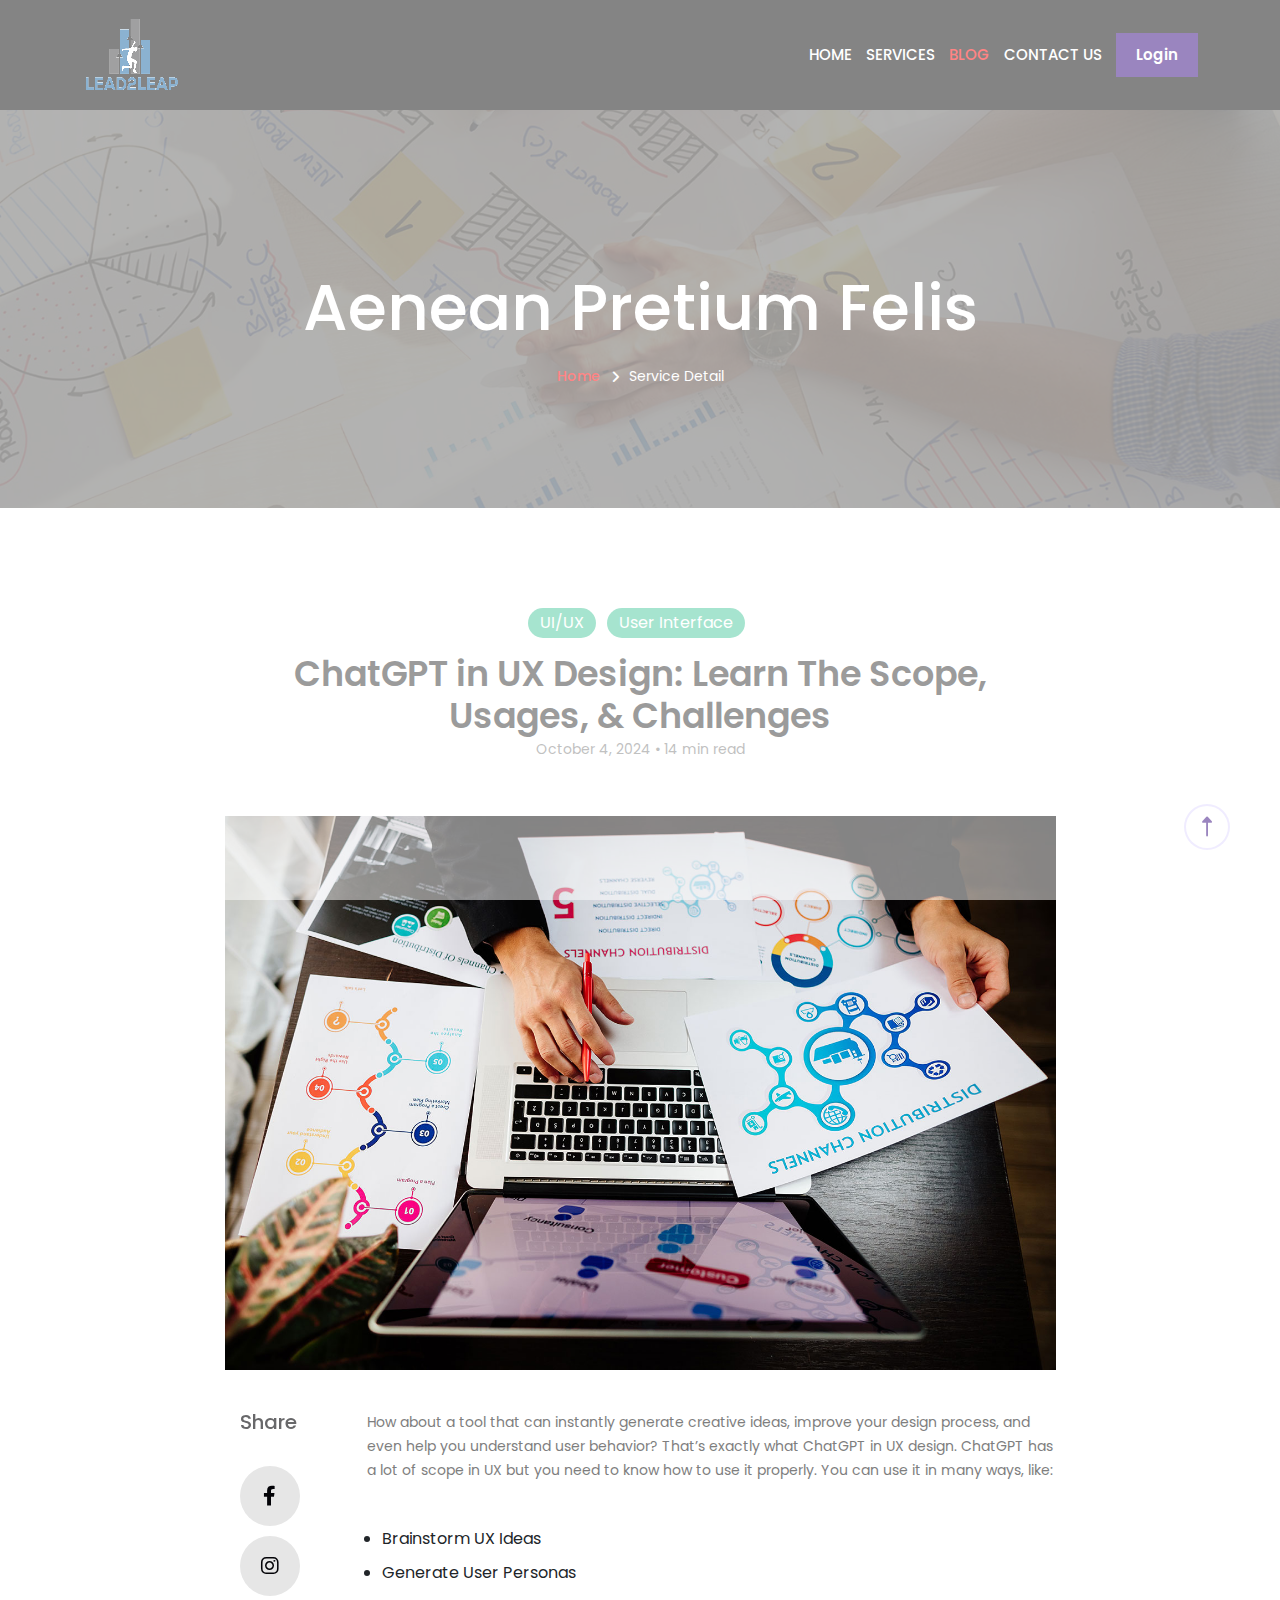
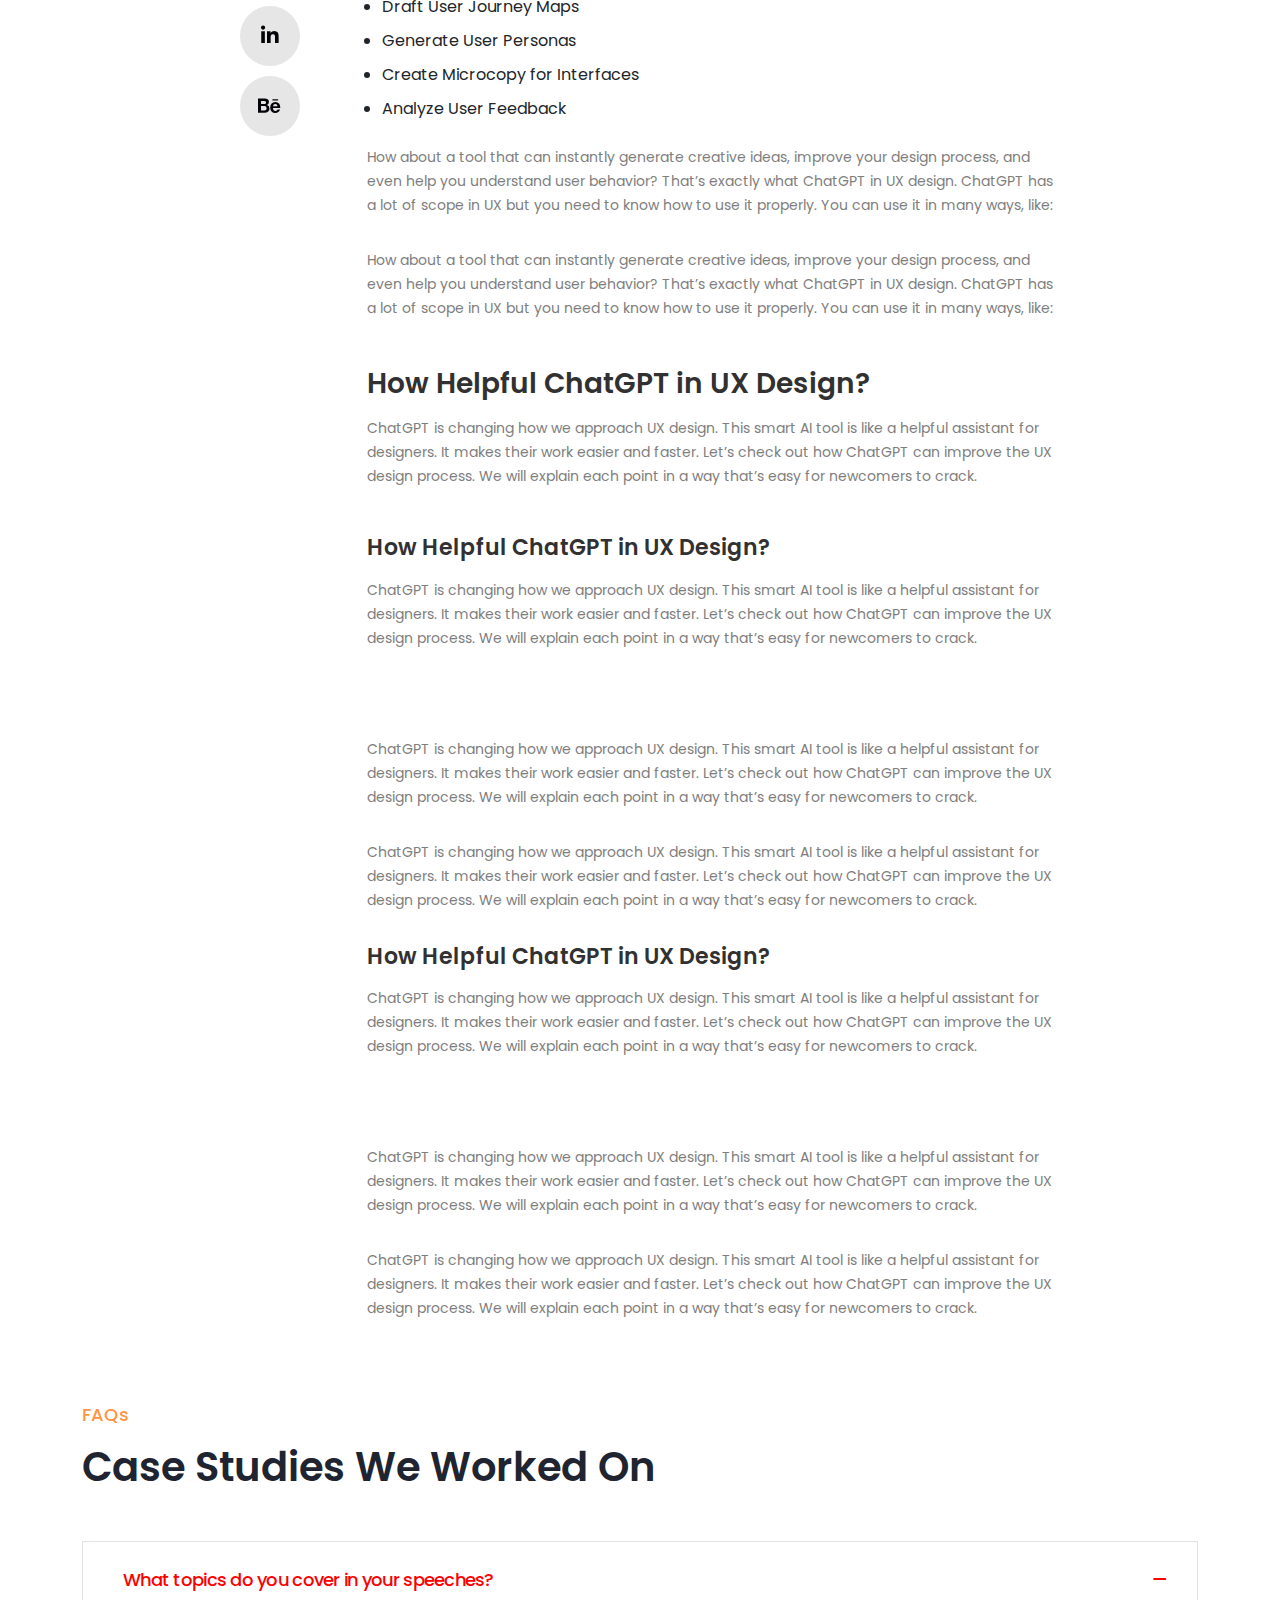
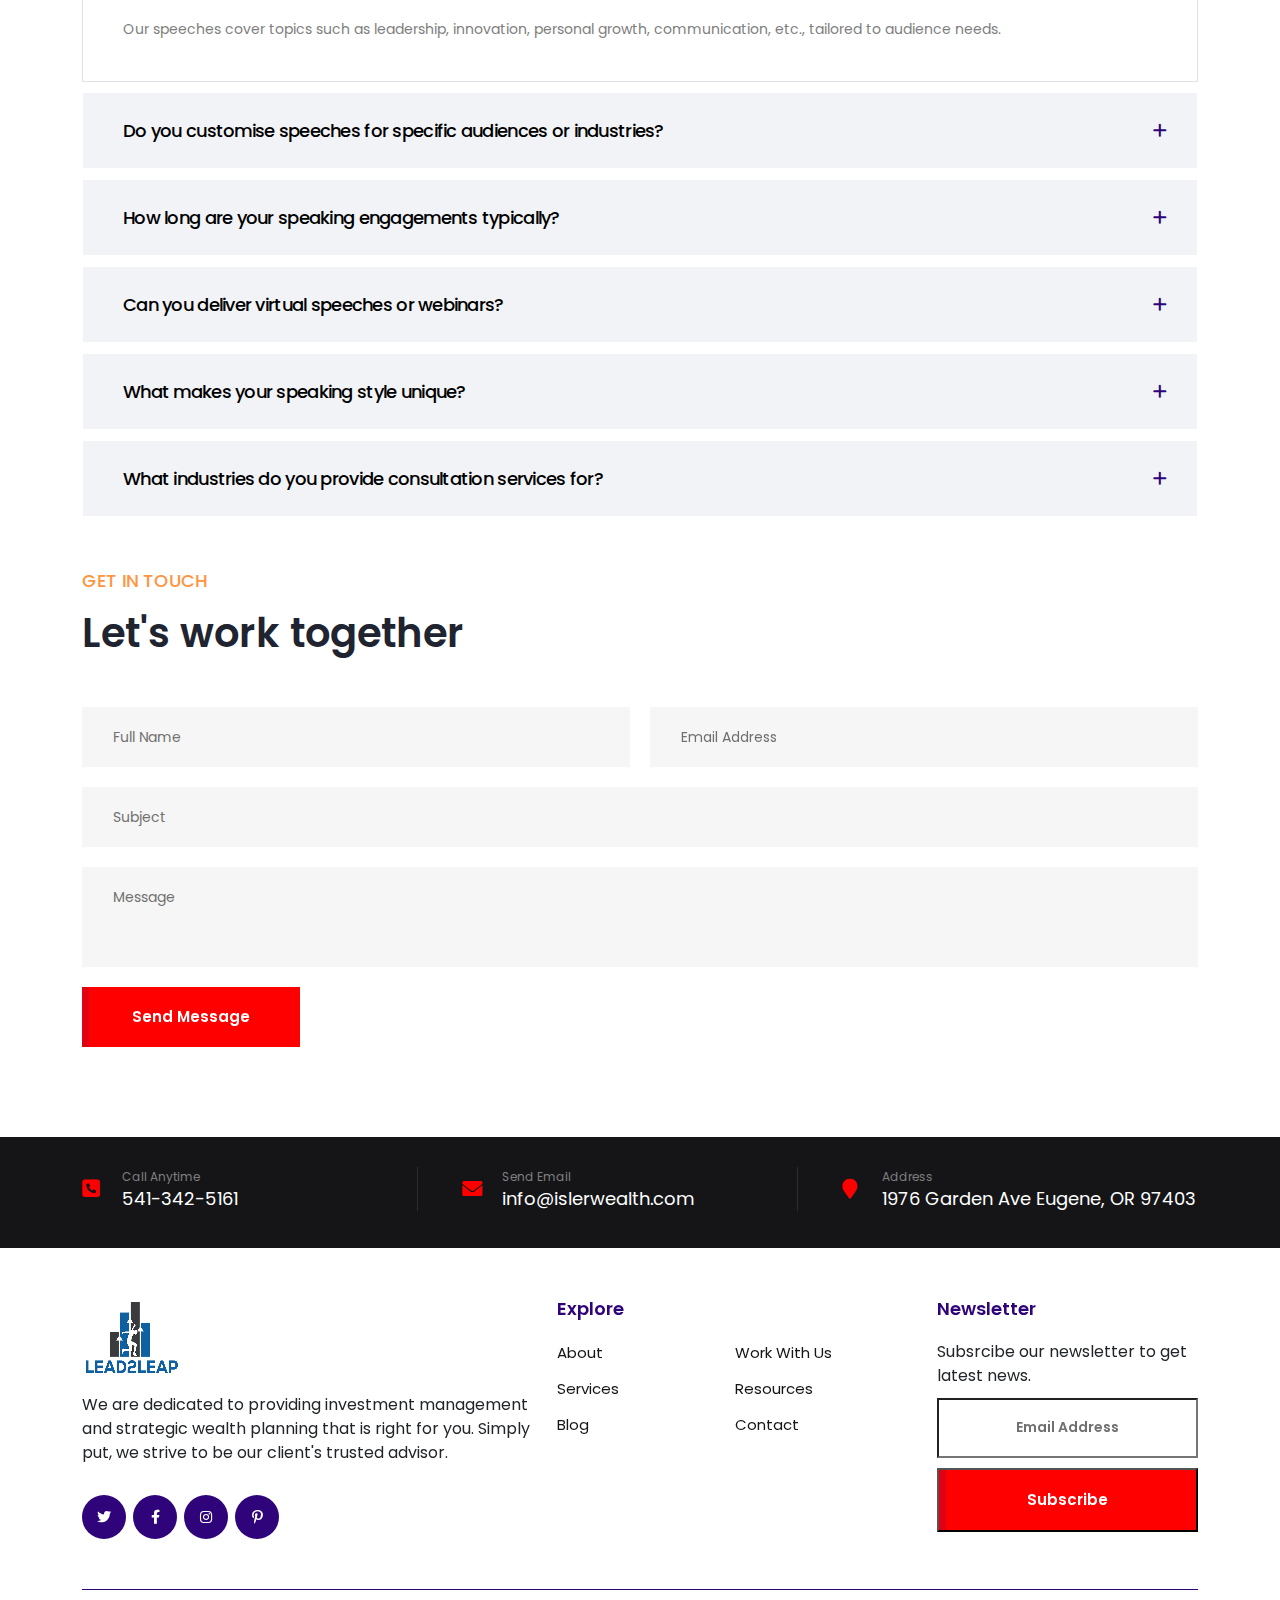
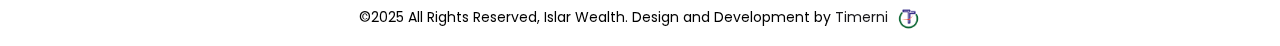
==== commit 161acf0f: "blog & Service" ====
--- a/blog.html
+++ b/blog.html
@@ -123,25 +123,12 @@
                         <div class="main-menu f-right">
                            <nav id="mobile-menu">
                               <ul>
-                                 <li><a href="index.html" class="active">Home</a></li>
+                                 <li><a href="index.html" >Home</a></li>
                                  <li>
-                                    <a href="about.html">About</a>
+                                    <a href="services.html">Services</a>
                                  </li>
                                  <li>
-                                    <a href="work.html">Work With Us </a>
-                                 </li>
-                                 <li>
-                                    <a href="services.html">Our Services</a>
-                                 </li>
-                                 <li>
-                                    <a href="resources.html">Resources</a> 
-                                 </li>
-                                 </li>
-                                 <li>
-                                    <a href="process.html">Our Process</a>
-                                 </li>
-                                 <li>
-                                    <a href="blog.html">Blog</a>
+                                    <a href="blog.html" class="active">Blog</a>
                                  </li>
                                  <li><a href="contact.html">Contact Us</a> </li>
                                  <li>
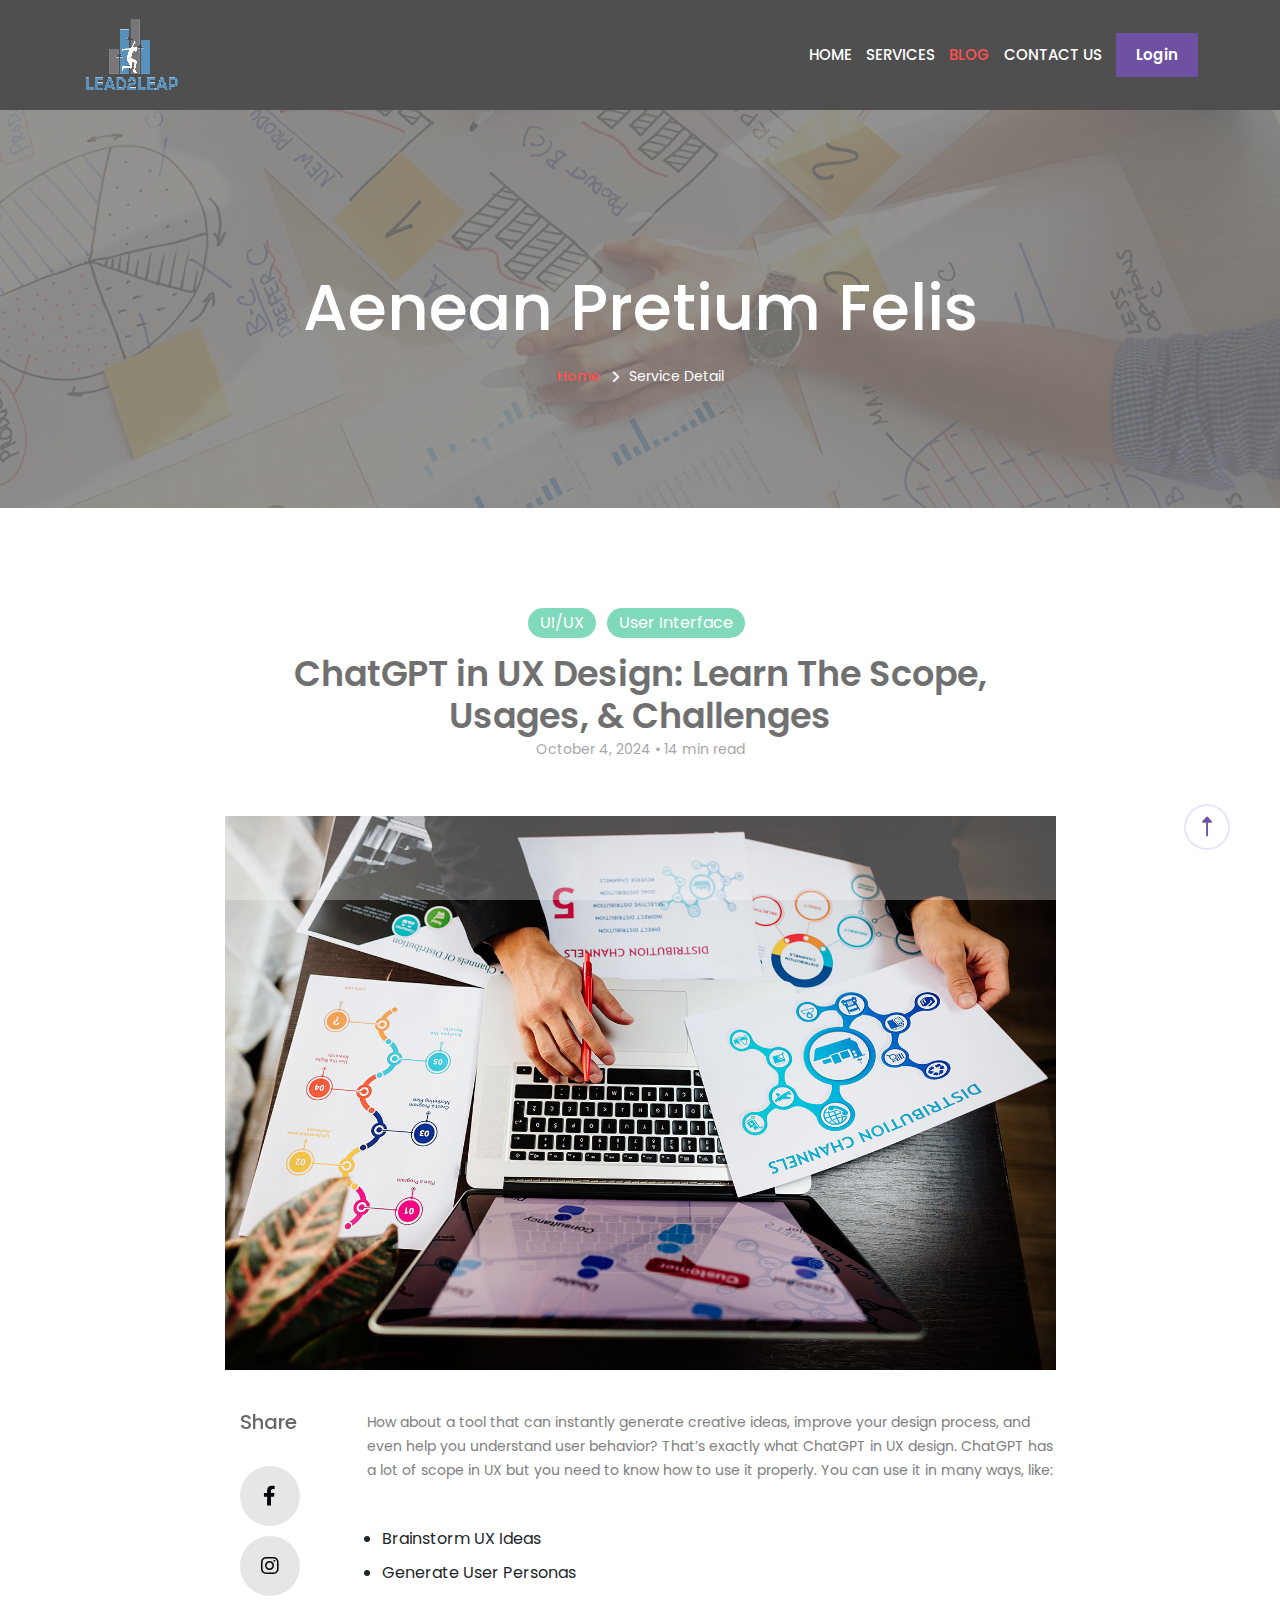
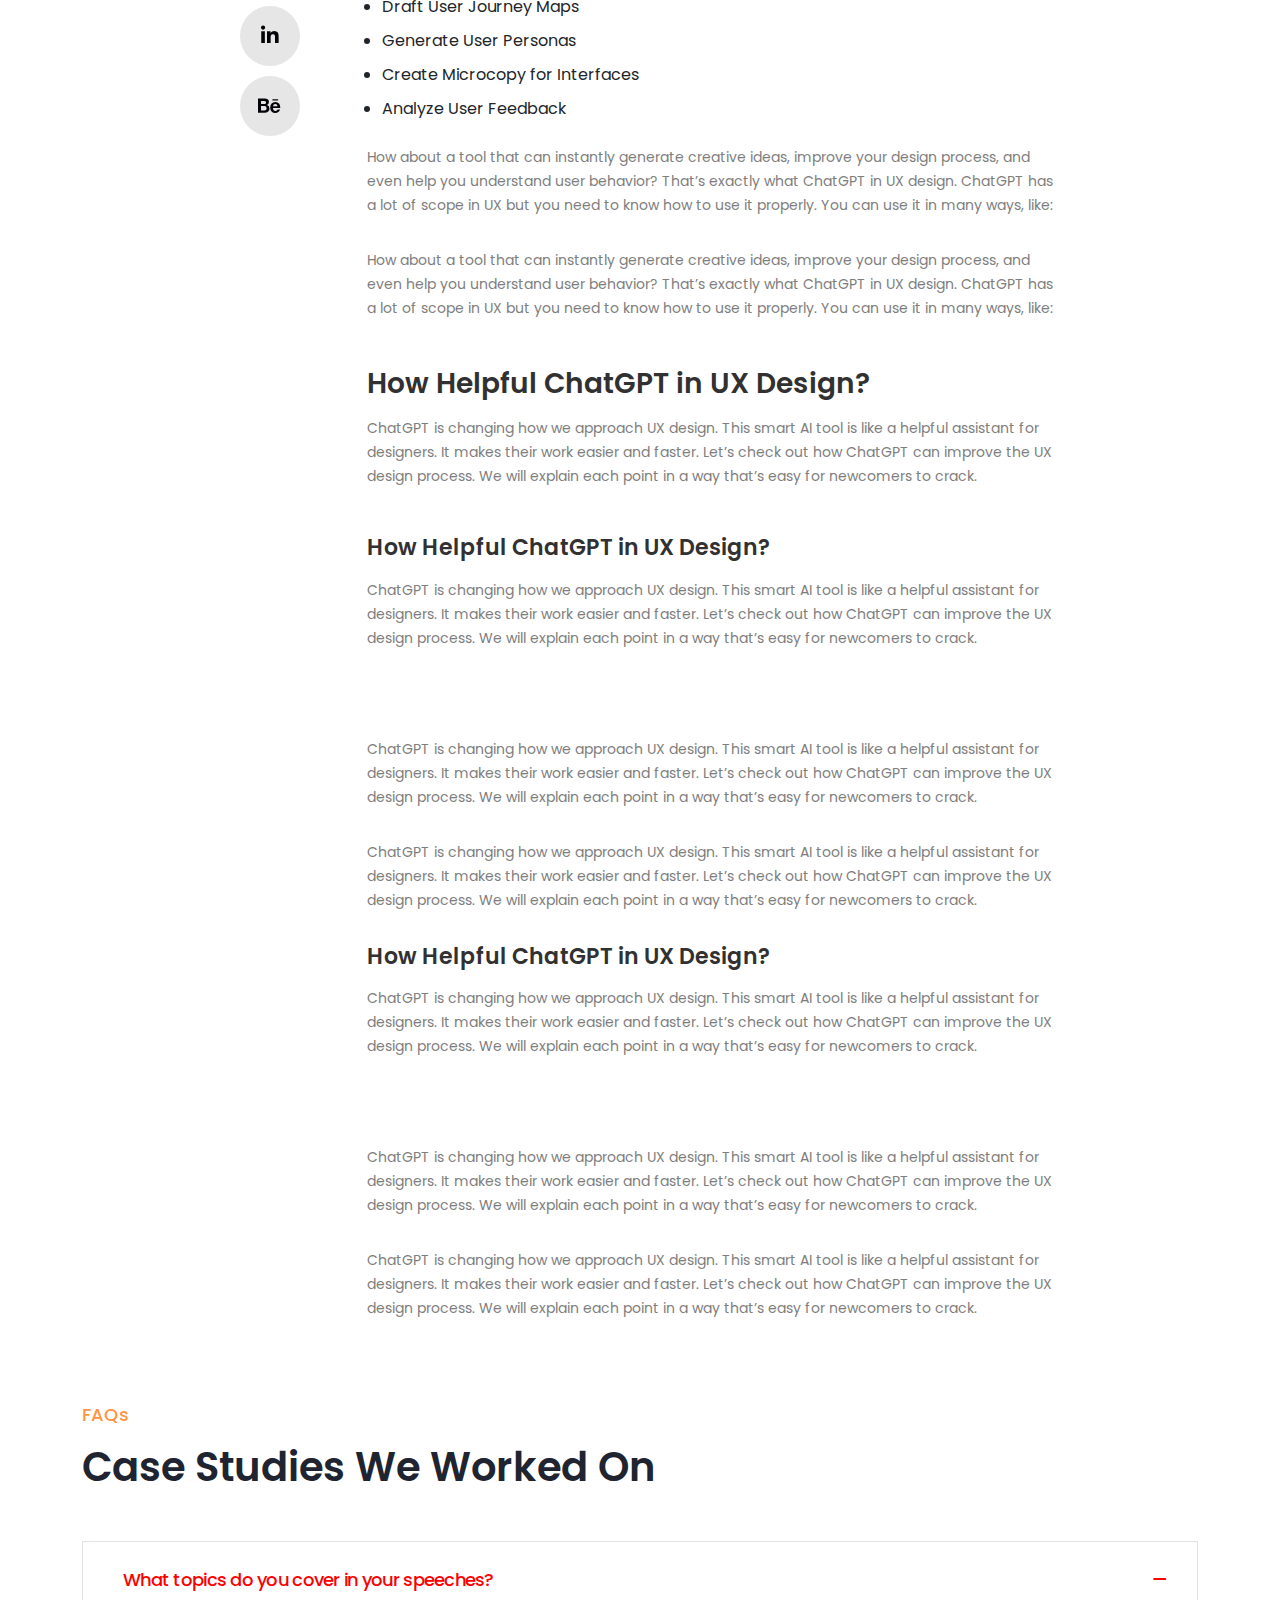
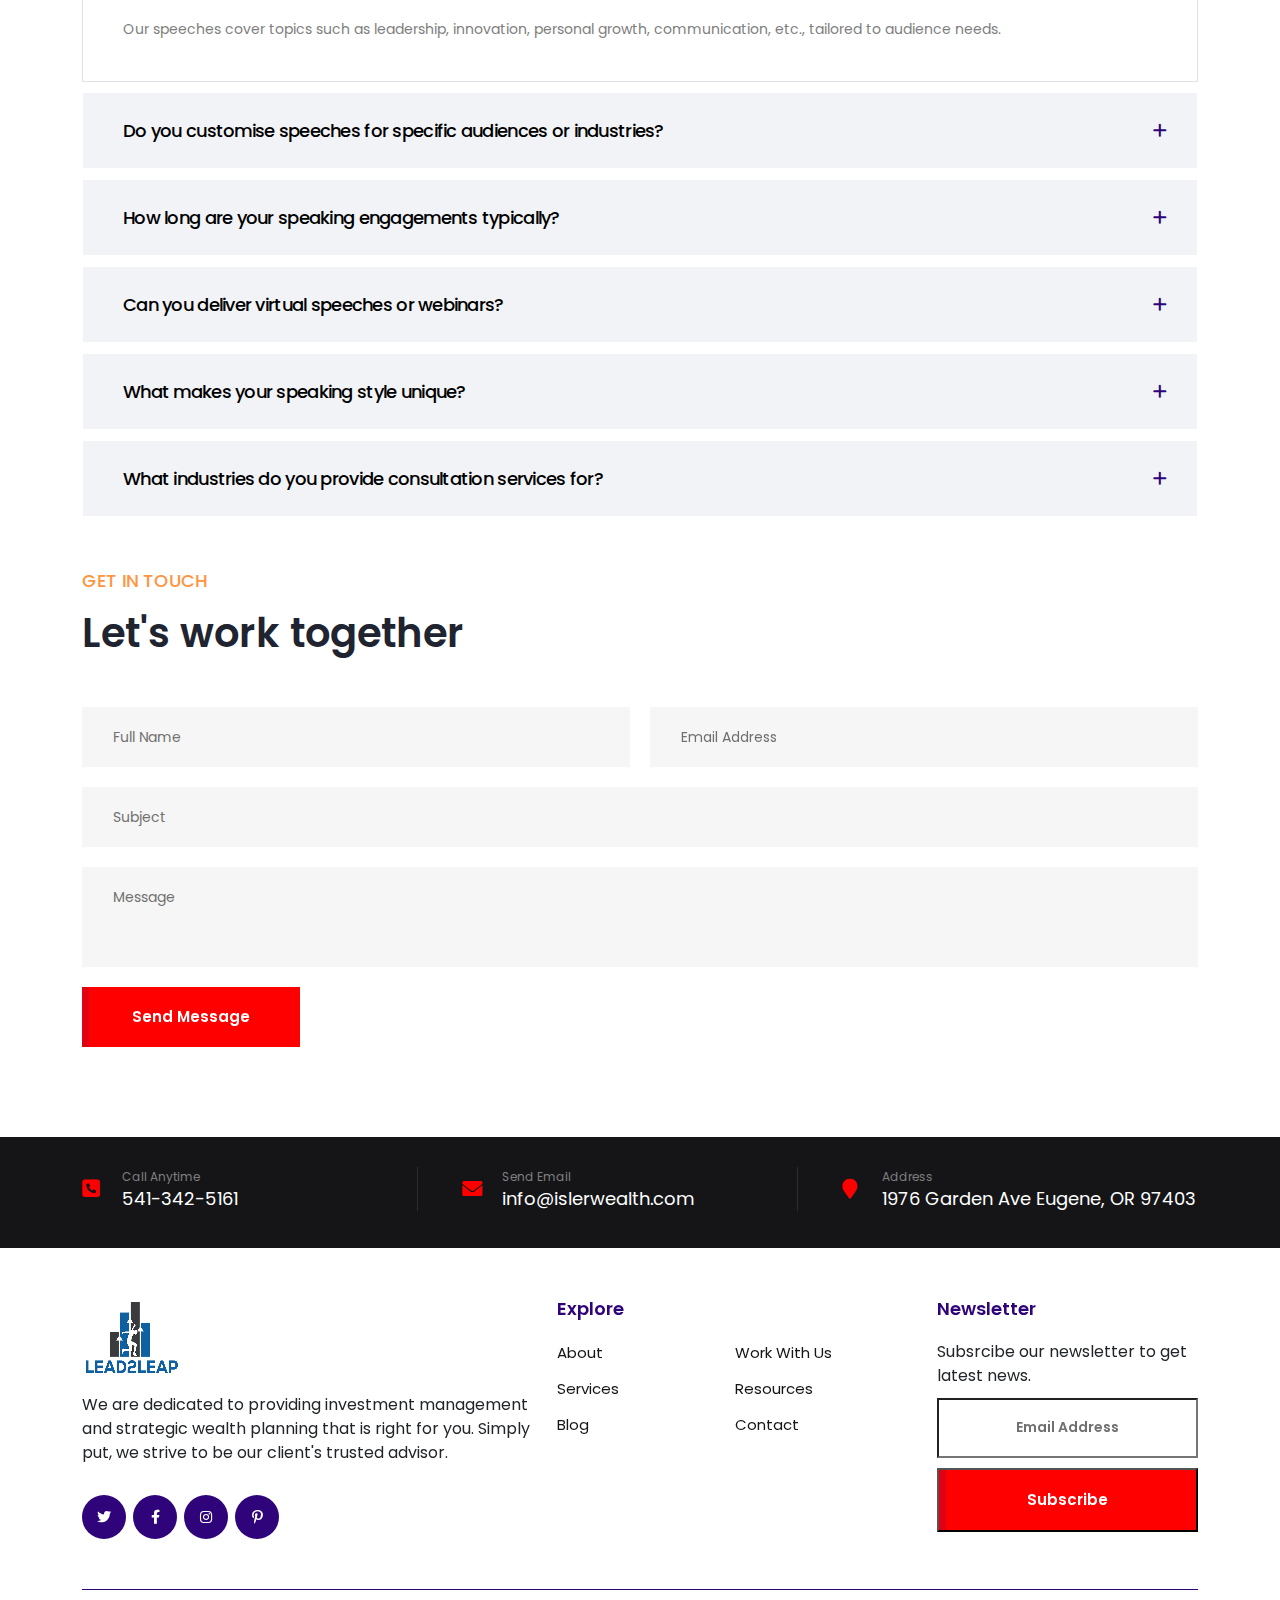
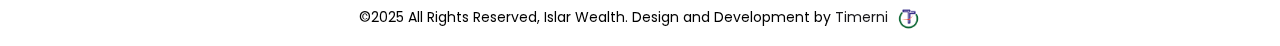
==== commit c770b44c: "desktop" ====
--- a/blog.html
+++ b/blog.html
@@ -3,7 +3,7 @@
    <head>
       <meta charset="utf-8">
       <meta http-equiv="x-ua-compatible" content="ie=edge">
-      <title>Portfolio</title>
+      <title>Cristian Portfolio</title>
       <meta name="description" content="">
       <meta name="viewport" content="width=device-width, initial-scale=1">
       <link rel="shortcut icon" type="image/x-icon" href="assets/img/logo.png">
--- a/assets/css/style.css
+++ b/assets/css/style.css
@@ -2247,4 +2247,30 @@
 }
 .blog-category{
   margin-bottom: 15px;
+}
+
+
+
+@media only screen and (min-width: 320px) and (max-width: 991px){
+  .testimonials-title {
+    font-size: 50px;
+  }
+  .banner-middle-title h1 {
+    font-size: 40px;
+  }
+}
+@media only screen and (min-width: 320px) and (max-width: 575px){
+
+  .timeline-container li > div {
+    width: 90%;
+  }
+  .timeline-container li > div:before,
+  .timeline-container li:before,
+  .timeline-container:after,
+  .timeline-container li:first-child div:after, .timeline-container li:last-child div:after {
+     display: none;
+  }
+  .testimonials-title {
+    font-size: 40px;
+  }
 }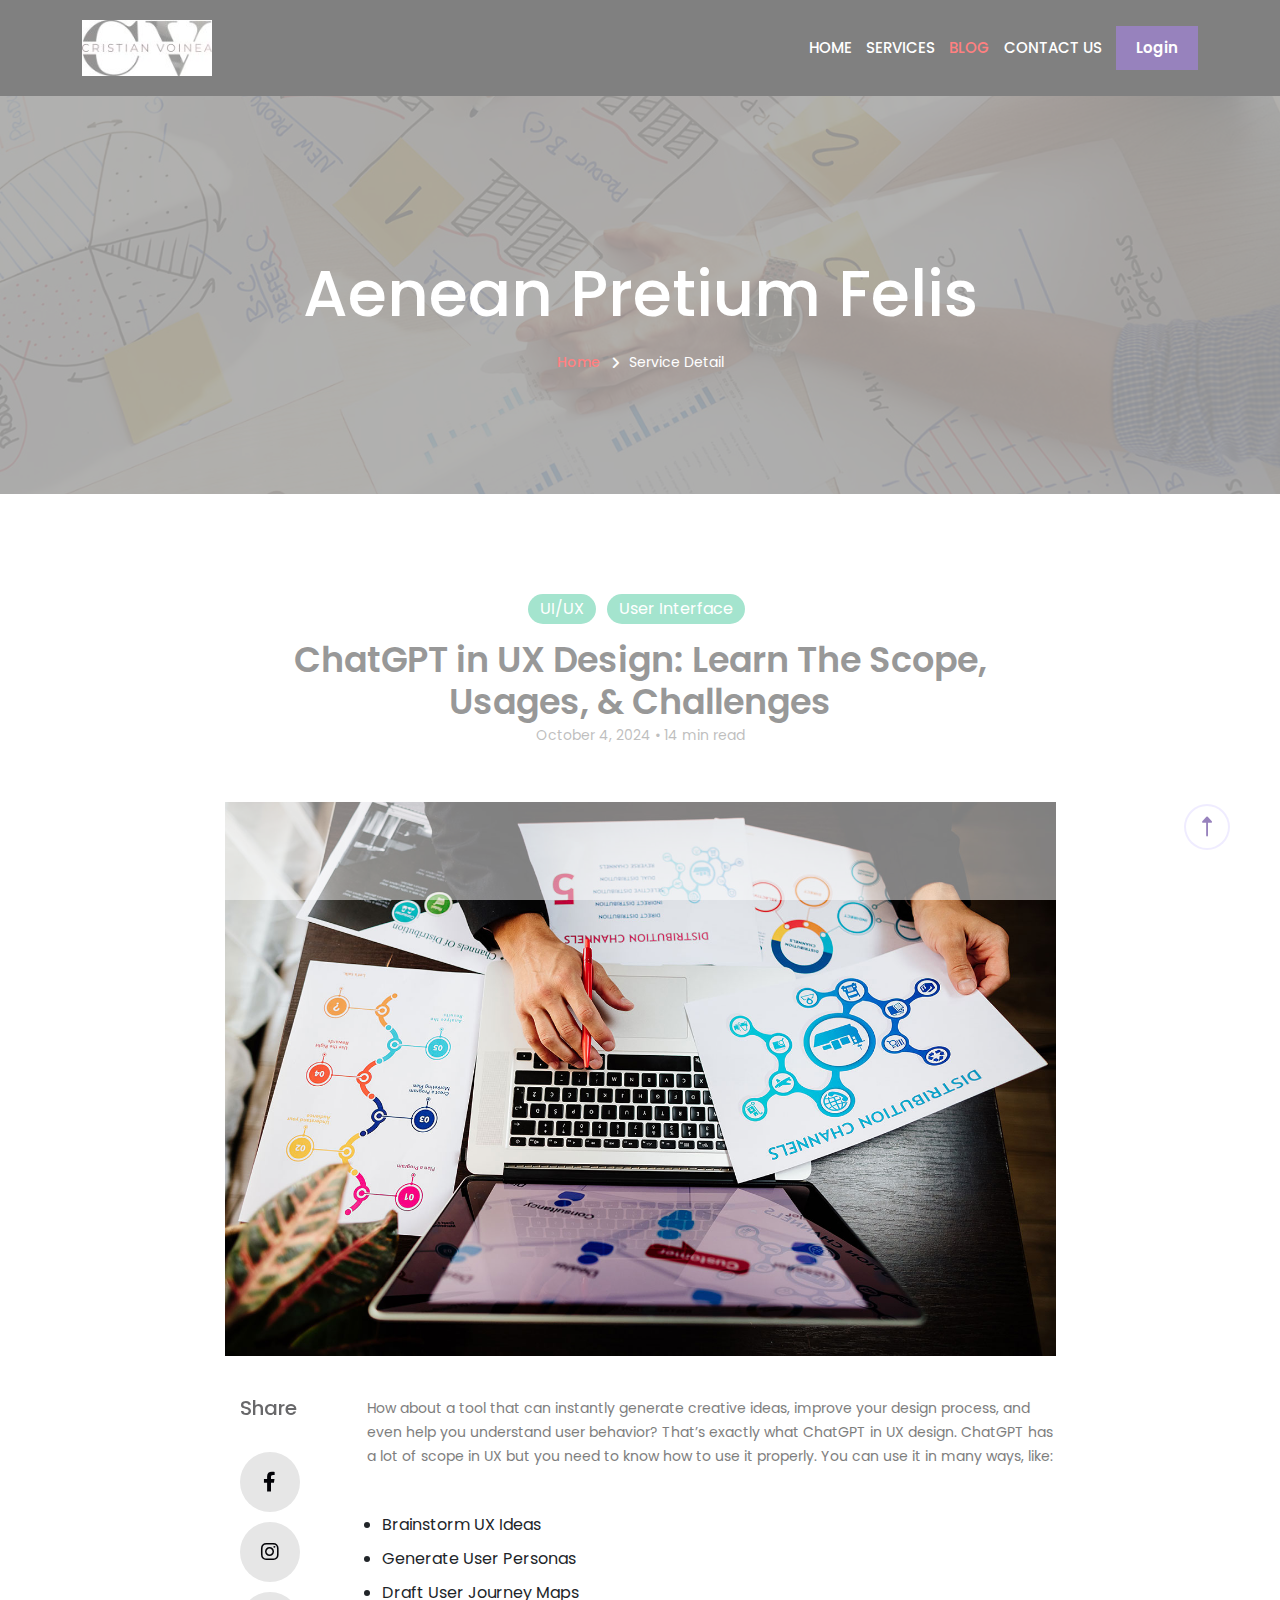
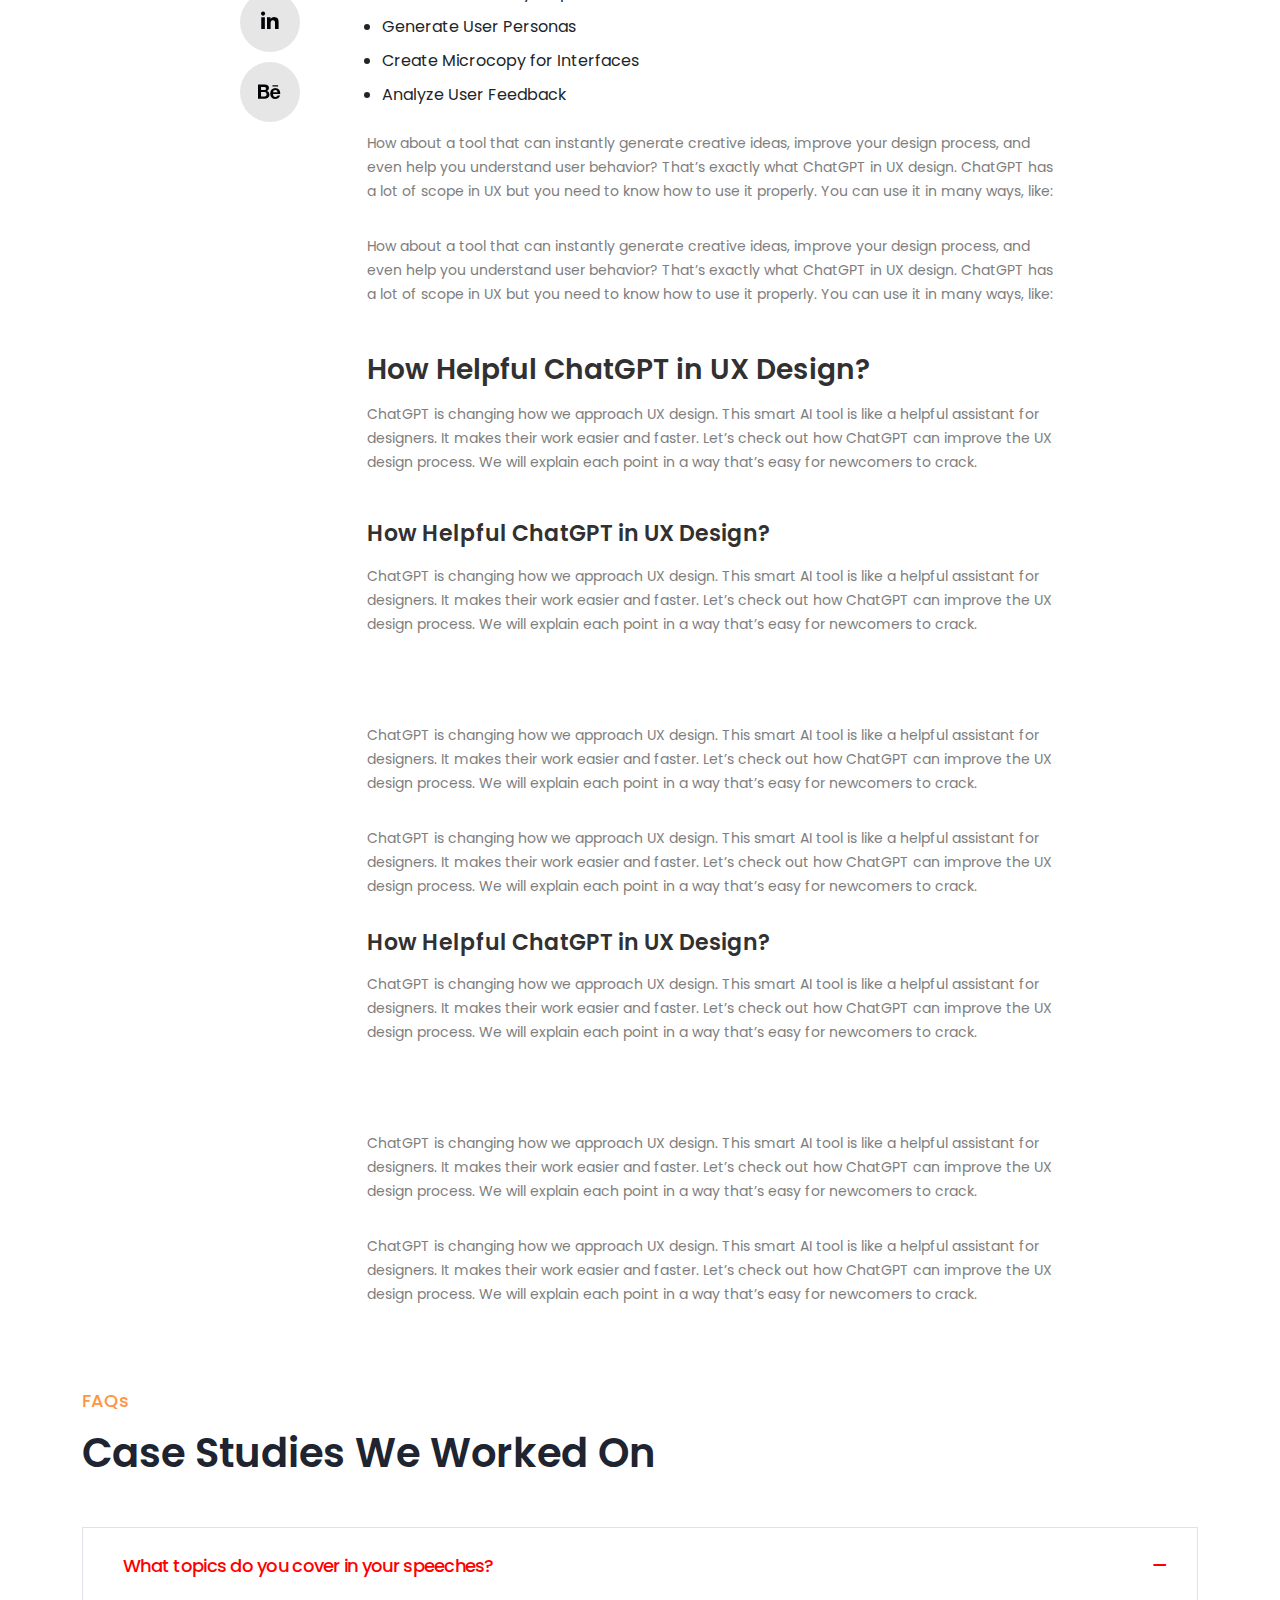
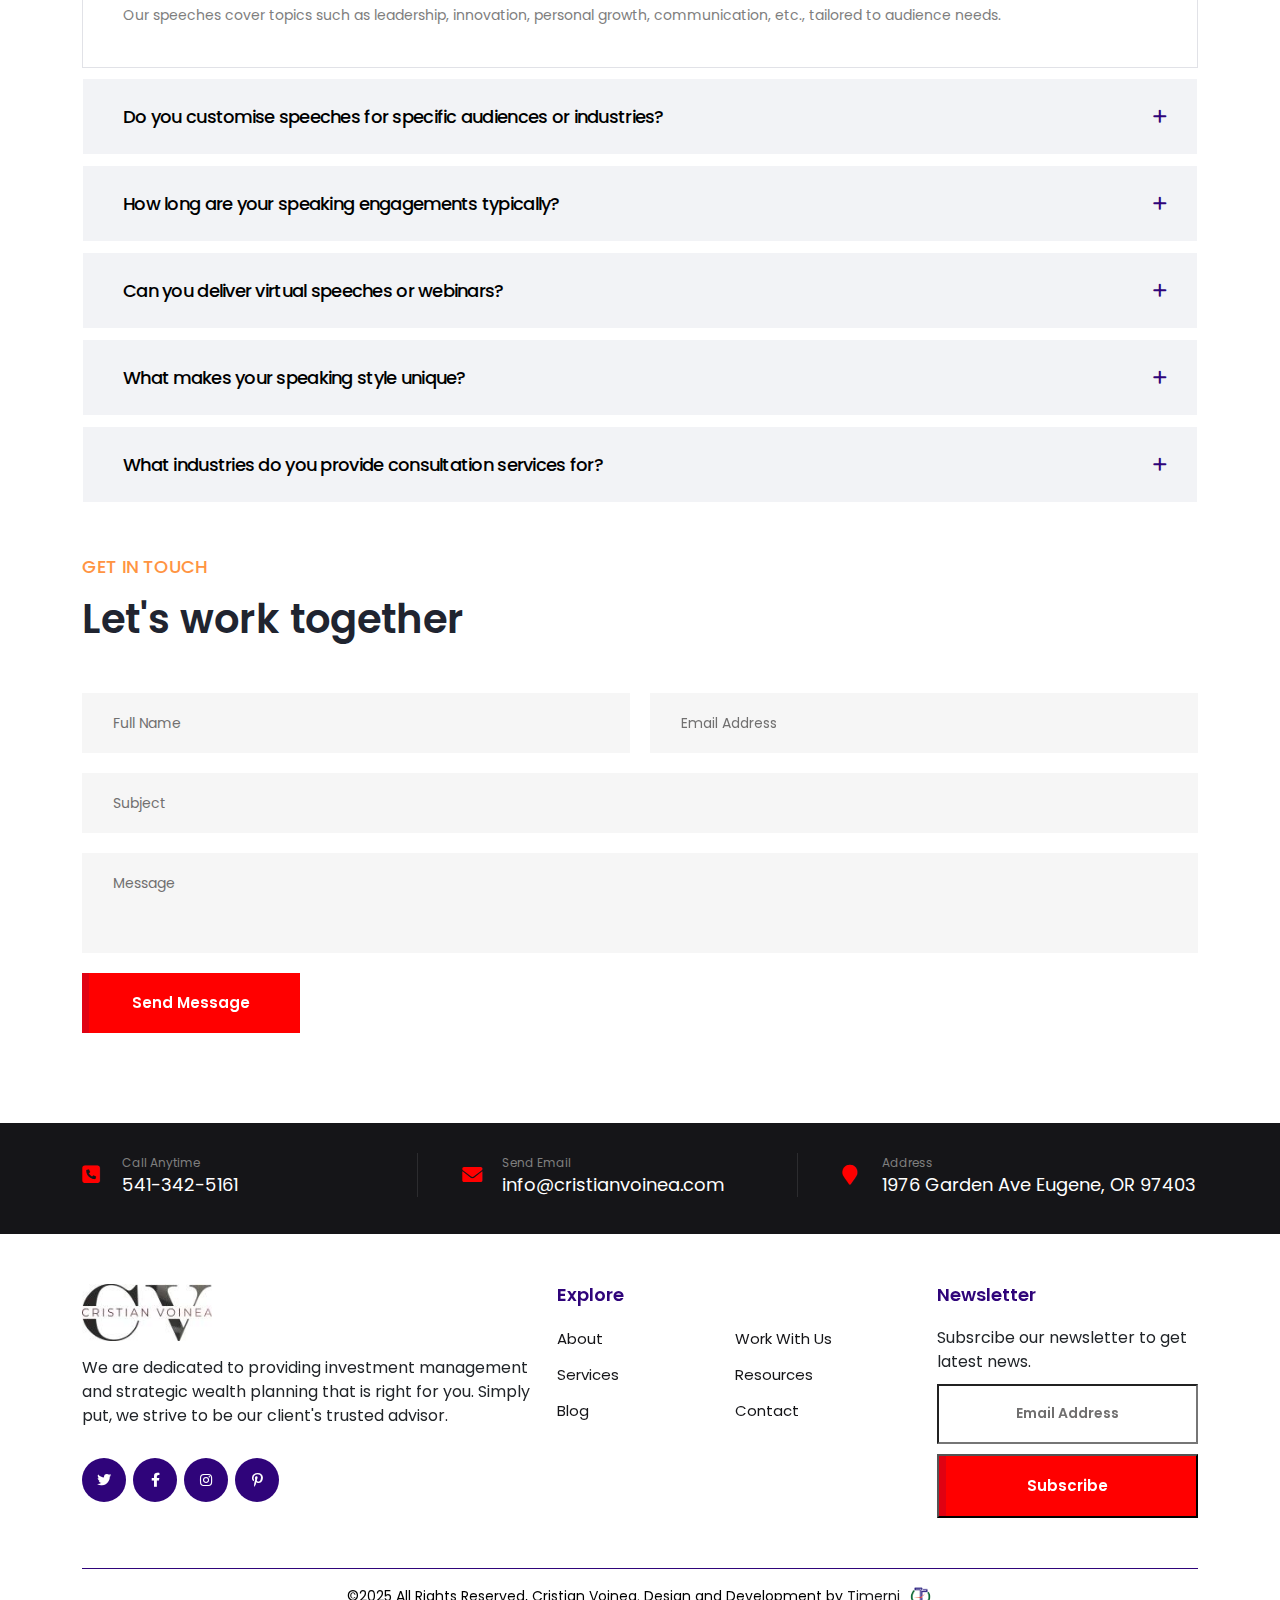
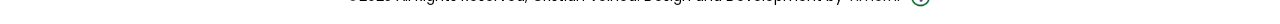
==== commit 95e2cae4: "version 1" ====
--- a/blog.html
+++ b/blog.html
@@ -433,7 +433,7 @@
                      <div class="inner">
                         <i class="icon fa fa-envelope"></i>
                         <span class="sub-title">Send Email</span>
-                        <div class="text"><a href="mailto:info@islerwealth.com">info@islerwealth.com</a></div>
+                        <div class="text"><a href="mailto:info@cristianvoinea.com">info@cristianvoinea.com</a></div>
                      </div>
                   </div>
                   <div class="contact-info-block col-lg-4 col-md-6">
@@ -507,7 +507,7 @@
          <div class="footer-bottom">
             <div class="container">
                <div class="copyright-text">
-                  <p class="mb-0 text-black address-details"> ©2025 All Rights Reserved, Islar Wealth. Design and Development by
+                  <p class="mb-0 text-black address-details"> ©2025 All Rights Reserved, Cristian Voinea. Design and Development by
                      <a target="__blank" href="https://bytestore.xyz/" class="text-decoration">
                      <span class="me-1">Timerni</span>
                      <img src="assets/img/brand-logo.png">
--- a/assets/css/style.css
+++ b/assets/css/style.css
@@ -1560,13 +1560,13 @@
   border-radius: 10px 10px 10px 10px;
   z-index: 11;
 }
-.prjocet-section .col-md-4:nth-child(1) .project-item{
+.prjocet-section .items:nth-child(1) .project-item{
   background-image: url(../img/project.jpg);
 }
-.prjocet-section .col-md-4:nth-child(2) .project-item{
+.prjocet-section .items:nth-child(2) .project-item{
   background-image: url(../img/project1.jpg);
 }
-.prjocet-section .col-md-4:nth-child(3) .project-item{
+.prjocet-section .items:nth-child(3) .project-item{
   background-image: url(../img/project2.jpg);
 }
 
@@ -2258,6 +2258,16 @@
   .banner-middle-title h1 {
     font-size: 40px;
   }
+  .about-section .top-content-d {
+    padding-left: 0px;
+    padding-top: 25px;
+  }
+  .section-title h2 {
+    font-size: 35px;
+  }
+  .pricing-price {
+    font-size: 35px;
+  }
 }
 @media only screen and (min-width: 320px) and (max-width: 575px){
 
@@ -2273,4 +2283,37 @@
   .testimonials-title {
     font-size: 40px;
   }
+
+  .section-title h2 {
+    font-size: 30px;
+  }
+}
+@media only screen and (min-width: 320px) and (max-width: 675px){
+  .sm-c-reverse{
+    flex-direction: column-reverse;
+  }
+  .testimonials-title {
+    bottom: 100%;
+  }
+}
+
+.single-service-content {
+  border-radius: 8px;
+  background: #48C89C;
+  box-shadow: 0px 8px 16px 0px rgba(171, 190, 209, 0.40);
+  max-width: 344px;
+  padding: 16px;
+  margin: auto;
+  margin-top: -60px;
+  position: relative;
+  z-index: 11;
+  text-align: center;
+  -webkit-border-radius: 8px;
+  -moz-border-radius: 8px;
+  -ms-border-radius: 8px;
+  -o-border-radius: 8px;
+}
+.single-service-content p,
+.single-service-content .service-title{
+  color: #fff;
 }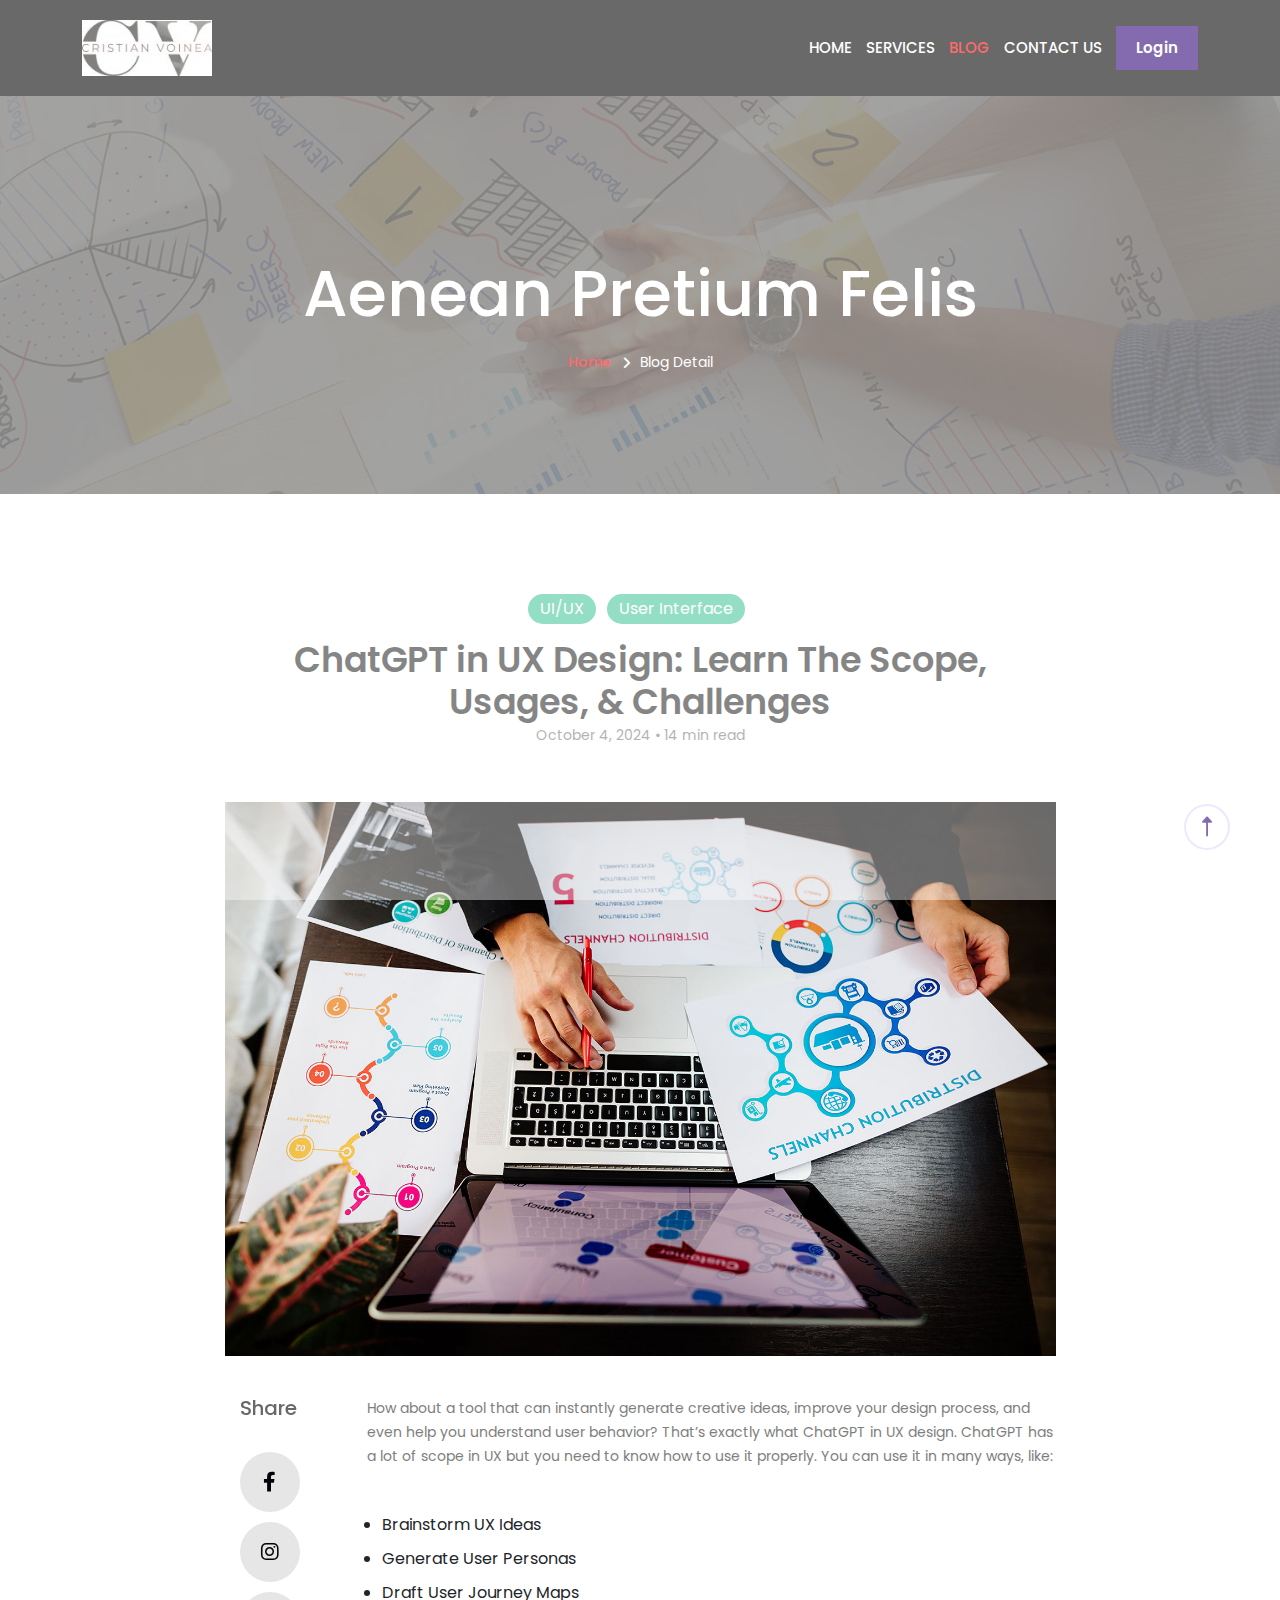
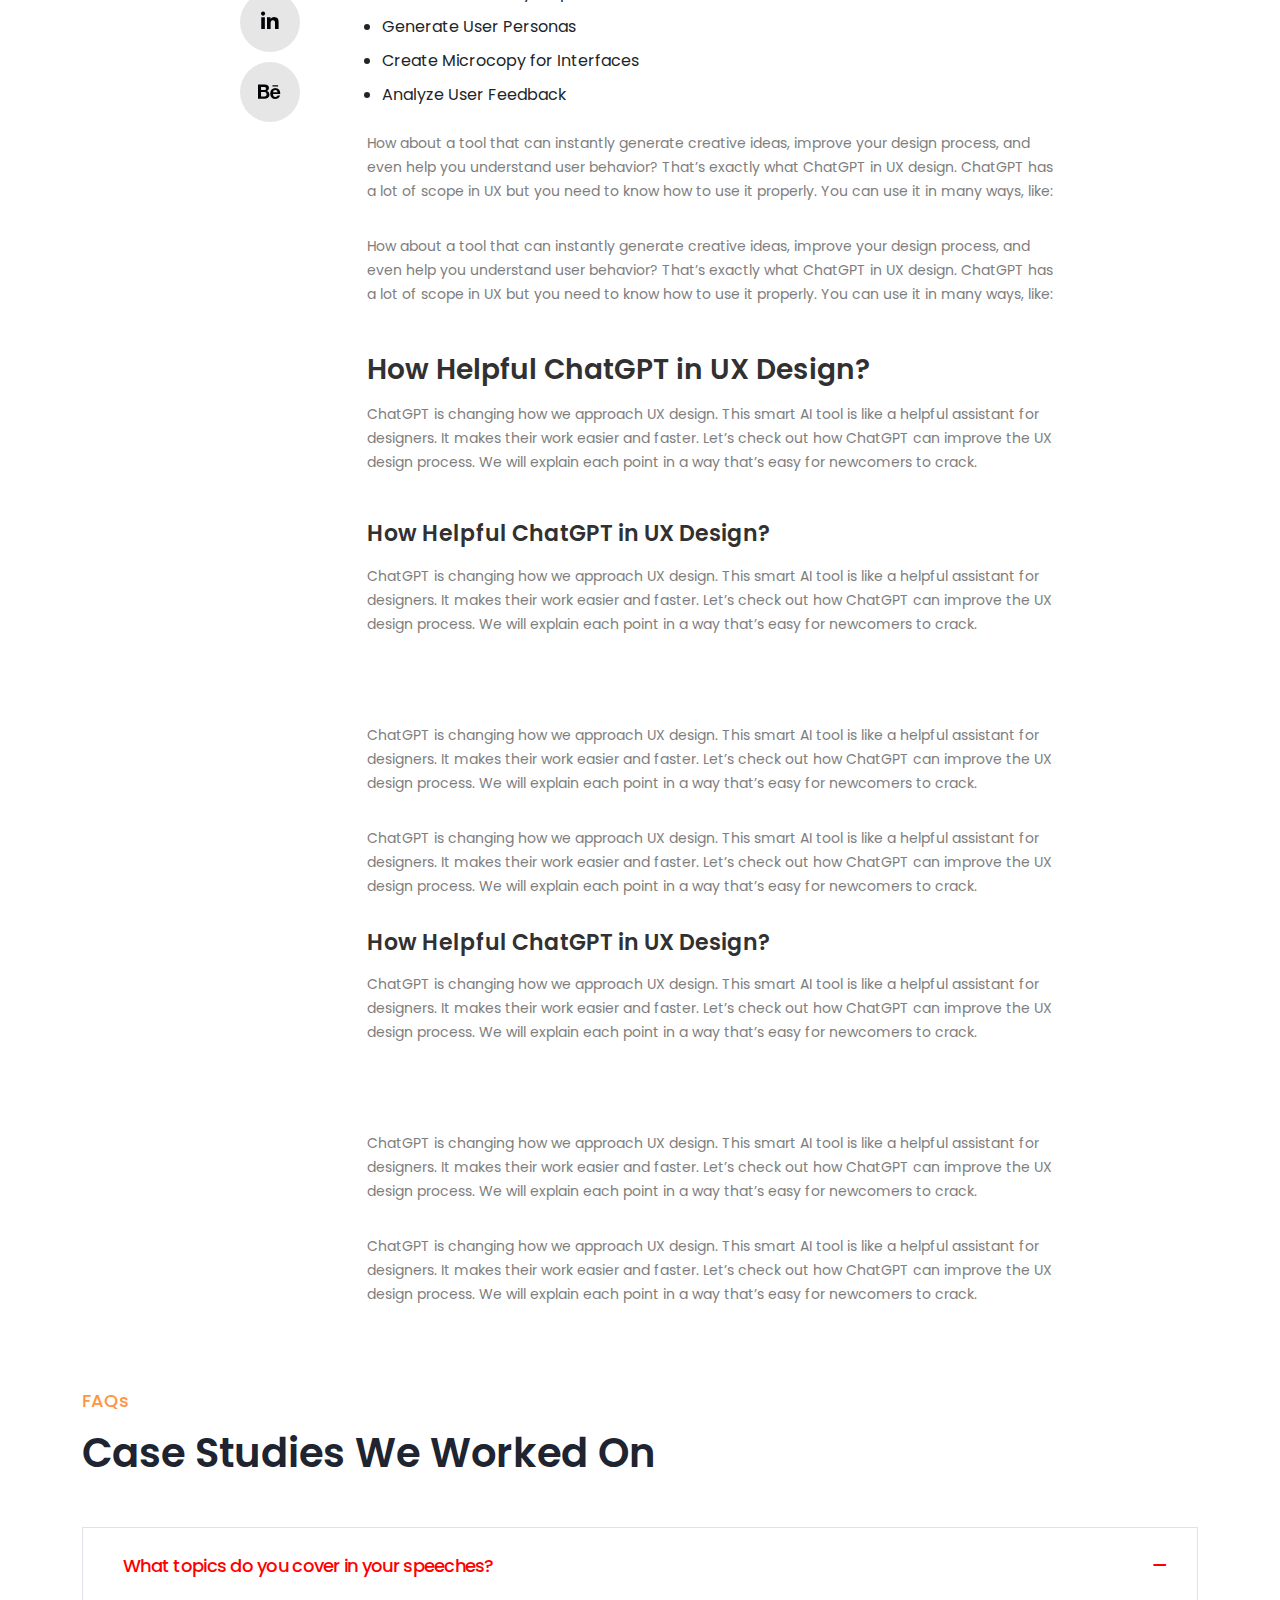
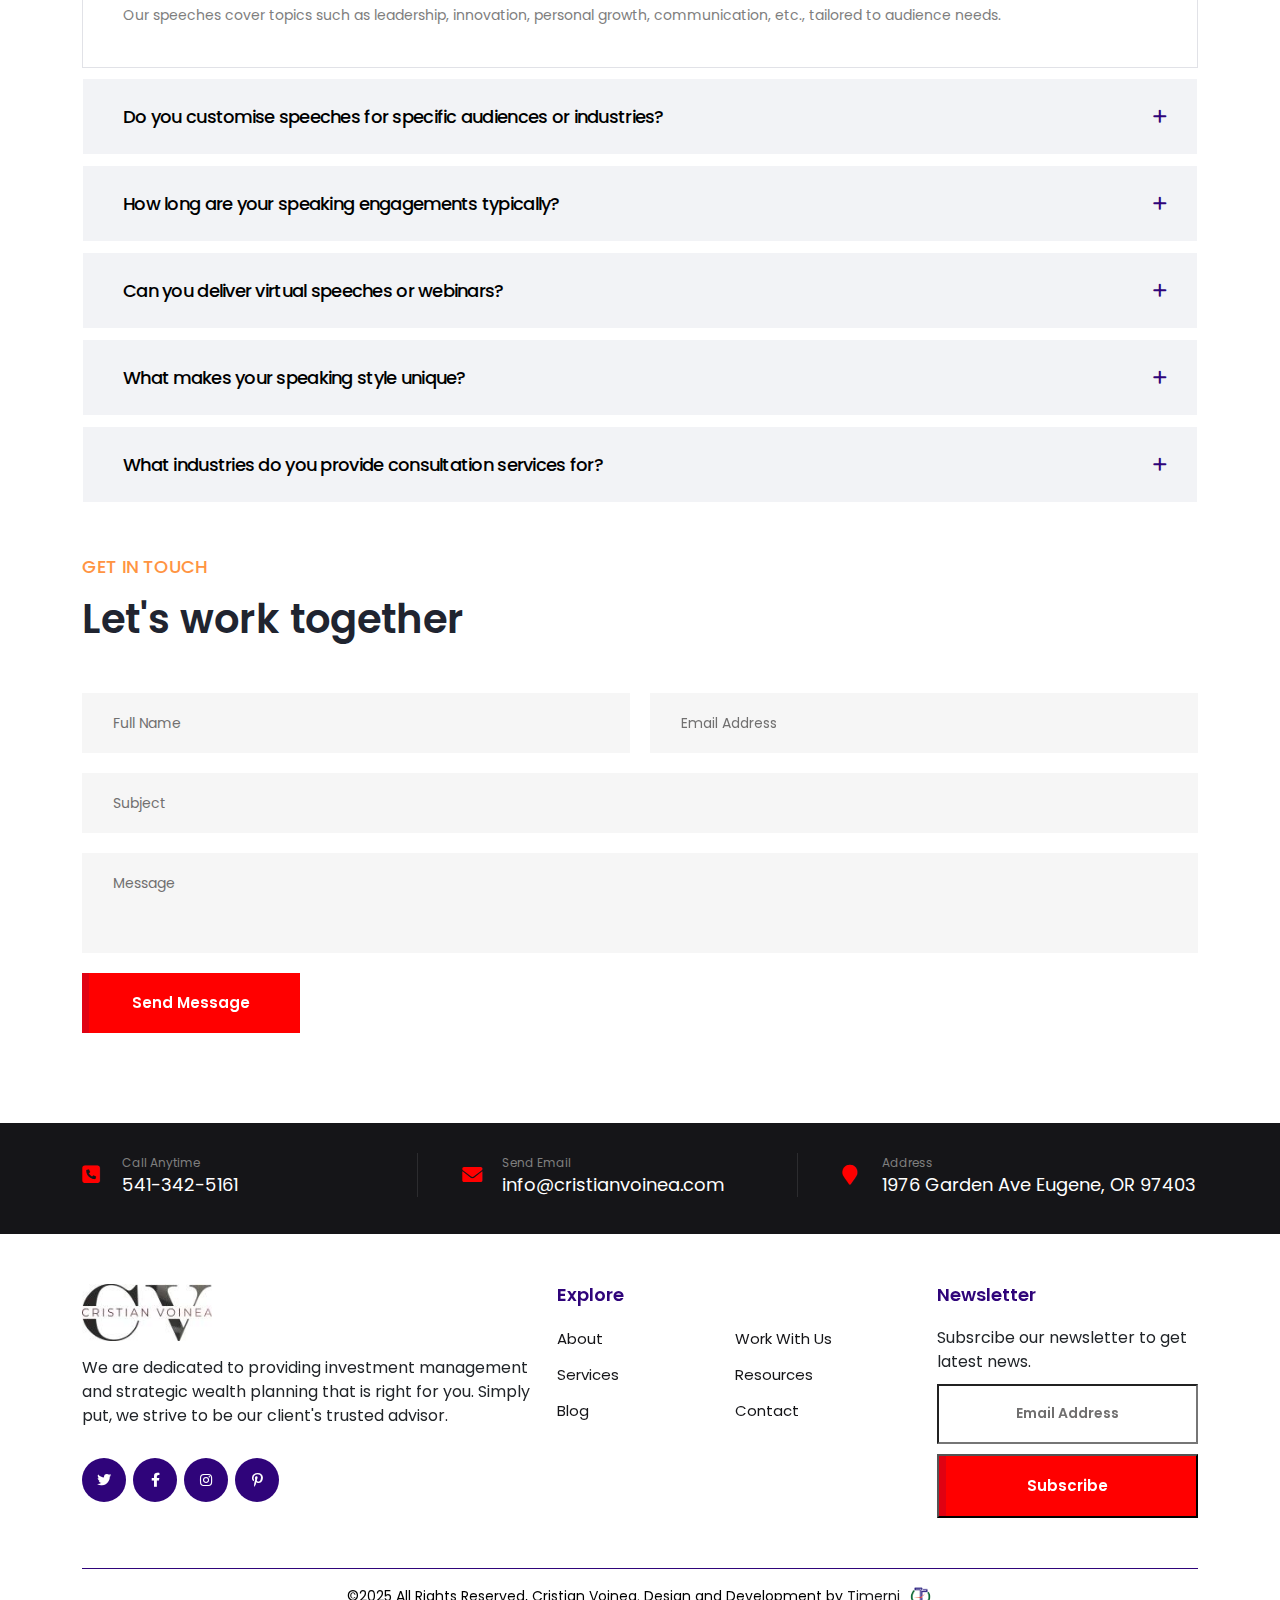
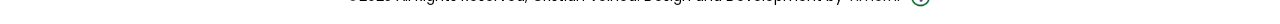
==== commit 9f94266c: "version 1" ====
--- a/blog.html
+++ b/blog.html
@@ -154,7 +154,7 @@
                     <h1 class="title">Aenean Pretium Felis</h1>
                     <ul class="page-breadcrumb">
                         <li><a href="index.html">Home</a></li>
-                        <li>Service Detail
+                        <li>Blog Detail
                         </li>
                     </ul>
                 </div>
--- a/assets/css/style.css
+++ b/assets/css/style.css
@@ -2316,4 +2316,8 @@
 .single-service-content p,
 .single-service-content .service-title{
   color: #fff;
+}
+.single-service-content .service-title{
+  font-size:16px;
+  font-weight: 600;
 }